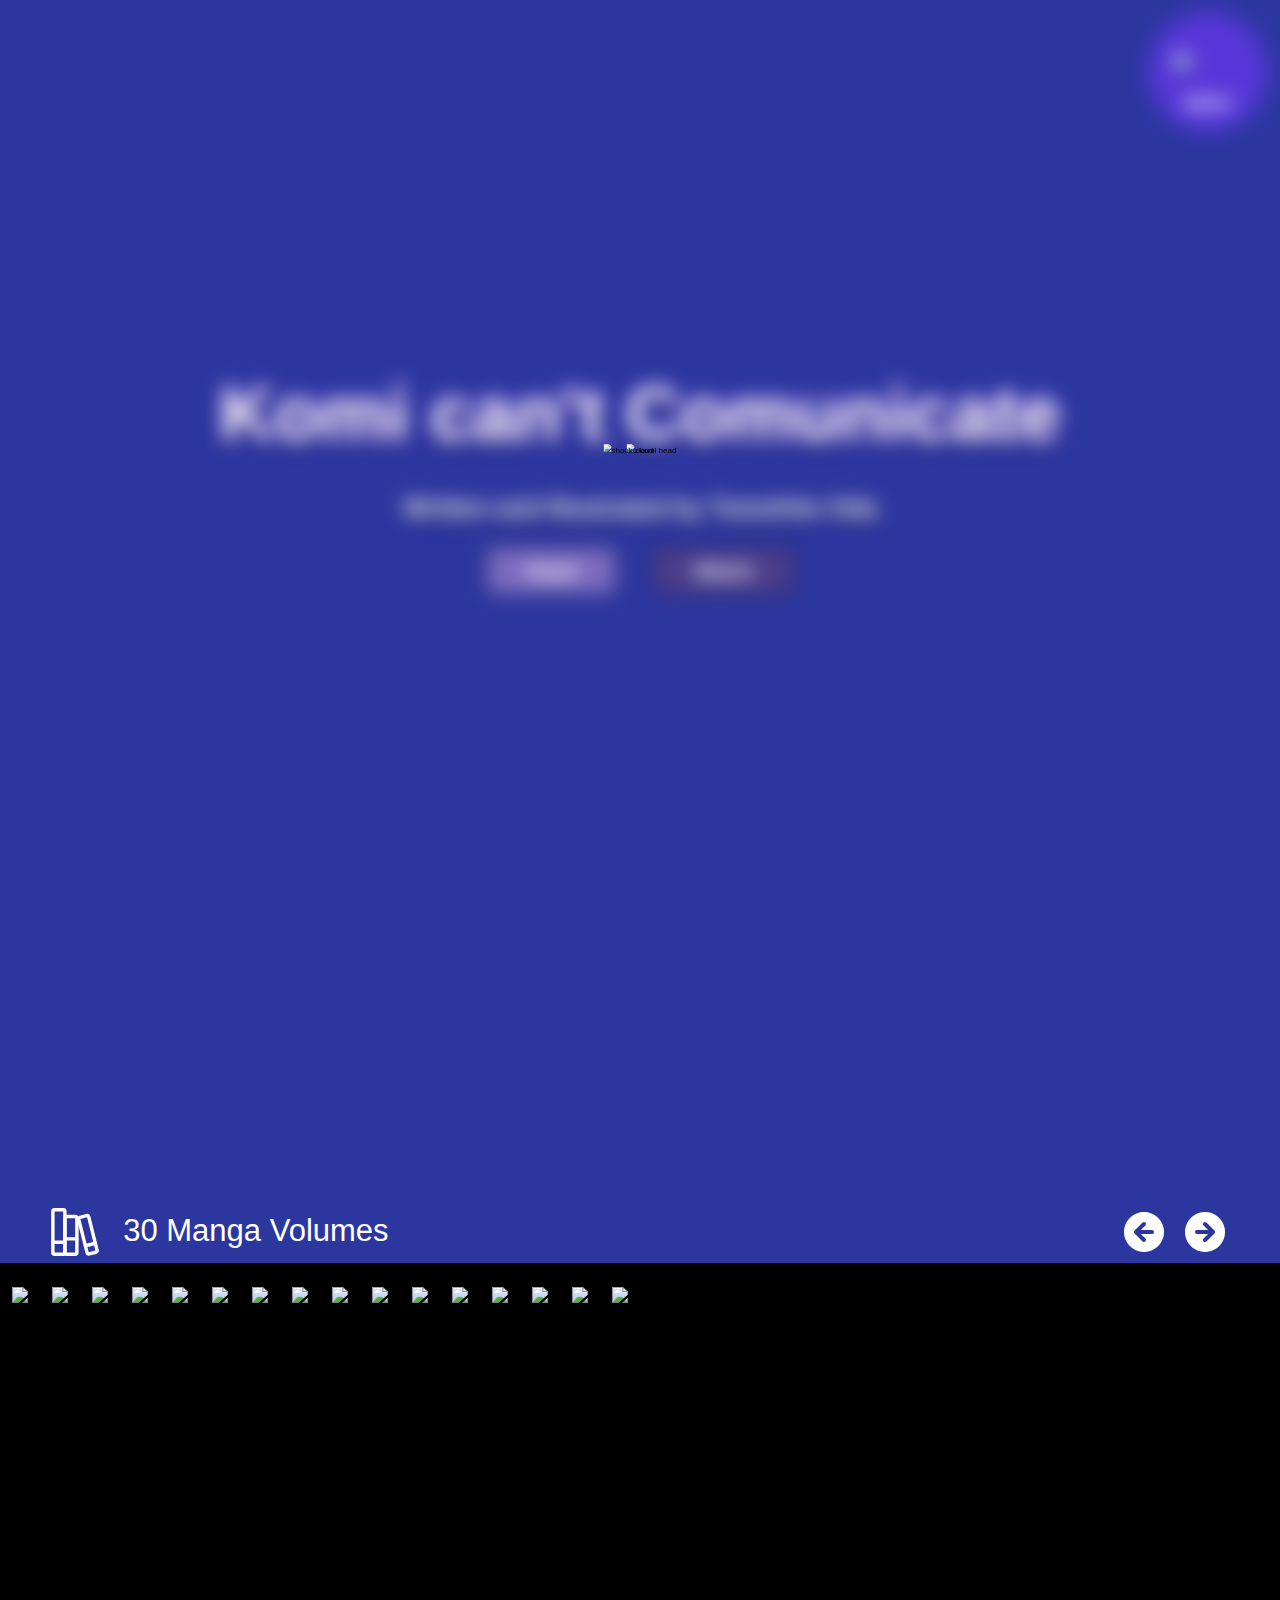
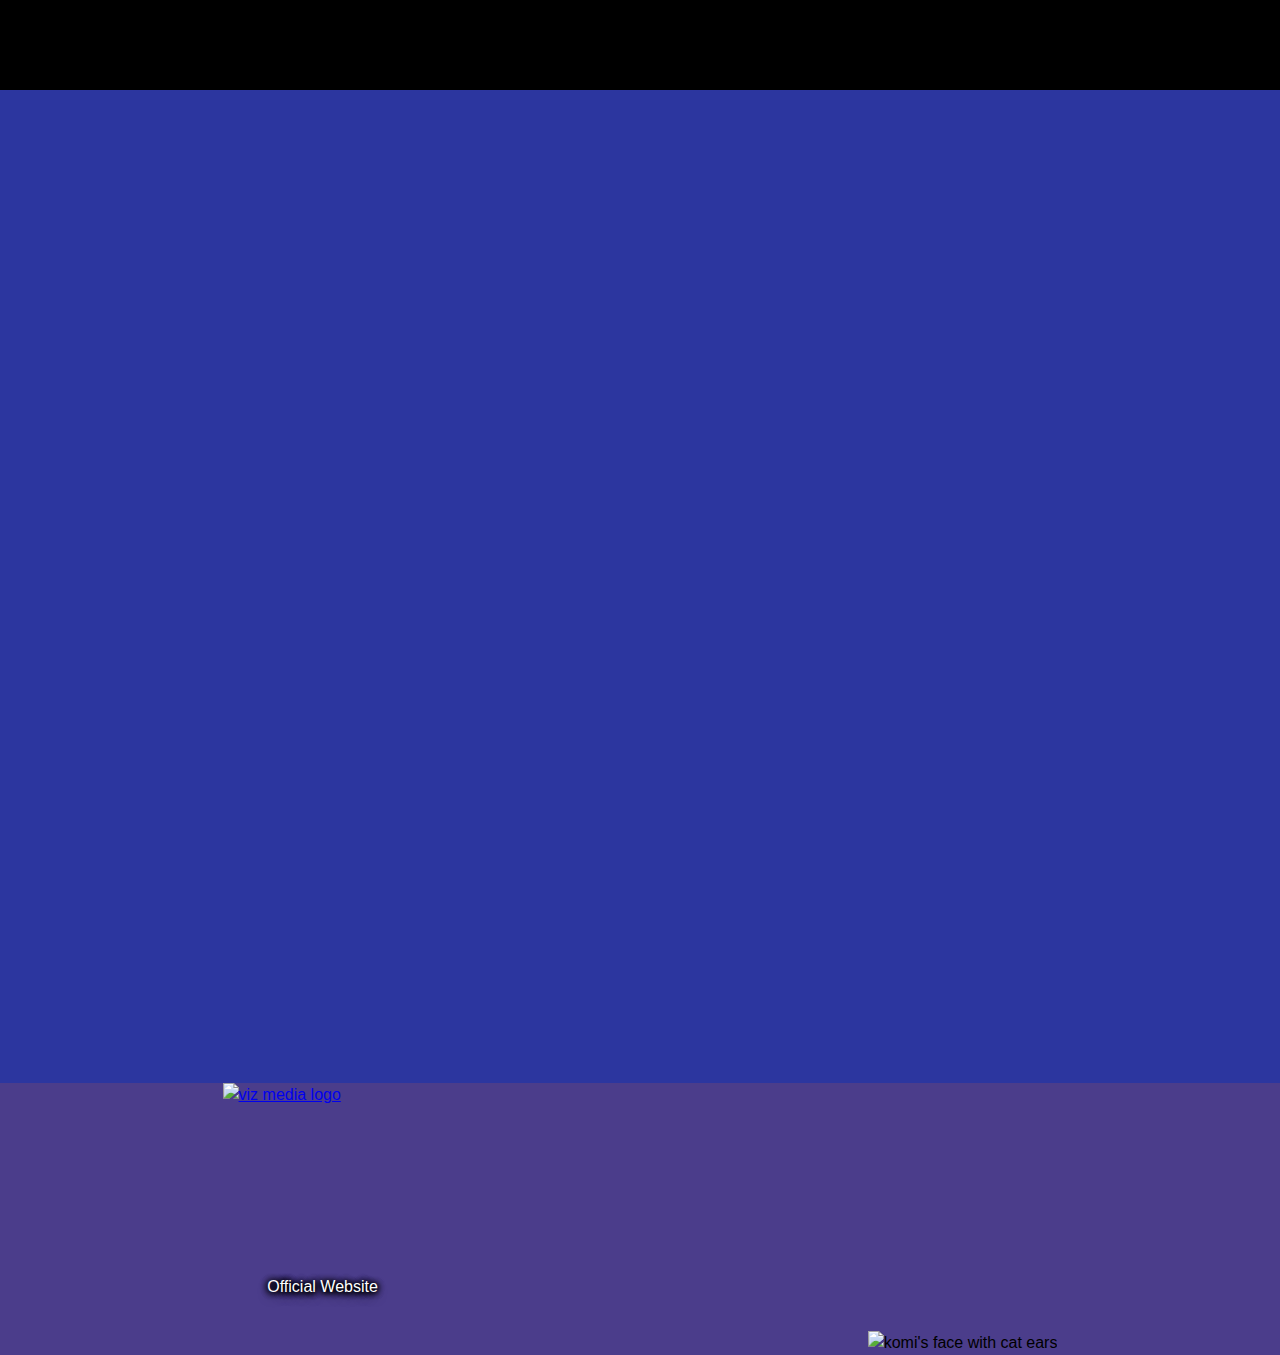
==== index.html @ 03ab451f "Edit files" ====
<!DOCTYPE html><html lang="en"><head><meta charset="UTF-8"><meta name="viewport" content="width=device-width, initial-scale=1.0"><title>Komi Landing Page</title><link rel="stylesheet" href="main.7cc13eba.css"><link href="https://api.fontshare.com/v2/css?f[]=plein@700&f[]=switzer@400&display=swap" rel="stylesheet"><script defer src="nav-menu.e526a01b.js"></script><script defer src="img-carousel.2a112ec5.js"></script><script defer src="video_card.52470e3b.js"></script><script defer src="landing_page.c92befb2.js"></script></head><body> <div class="loader"> <div class="loader__spinner"> <img class="spinner-head" src="komi_cat_ears_head.94c984f8.png" alt="shouko komi head"> <img class="spinner-poof" src="komi_cat_ears_poof.caeef71c.png" alt="cloud"> </div> </div> <header> <nav class="primary-nav"> <button class="nav-btn-icon stacked" aria-label="Menu" aria-controls="primary-navigation"> <div class="komi-face stacked"> <img class="komi-face__poof" src="komi_cat_ears_poof.caeef71c.png"> <img class="komi-face__head" src="komi_cat_ears_head.94c984f8.png"> </div> <p class="ff-accent fw-bold text-neutral-100">MENU</p> <svg xmlns="http://www.w3.org/2000/svg" width="1em" height="1em" viewBox="0 0 256 256"><path fill="currentColor" d="M168.49 104.49L145 128l23.52 23.51a12 12 0 0 1-17 17L128 145l-23.51 23.52a12 12 0 0 1-17-17L111 128l-23.49-23.51a12 12 0 0 1 17-17L128 111l23.51-23.52a12 12 0 0 1 17 17ZM236 128A108 108 0 1 1 128 20a108.12 108.12 0 0 1 108 108Zm-24 0a84 84 0 1 0-84 84a84.09 84.09 0 0 0 84-84Z"></path></svg> </button> <ul id="primary-navigation" class="primary-nav__links"> <li> <a class="ff-accent fs-secondary-heading" href="#">Story</a> </li> <li> <a class="ff-accent fs-secondary-heading" href="#">Characters</a> </li> <li> <a class="ff-accent fs-secondary-heading" href="#">Manga</a> </li> </ul> </nav> </header> <main class="bg-primary-400"> <section aria-label="Hero Section" class="padding-bottom-800"> <div class="hero-section stacked"> <img class="hero-section__bg" src="komi_cant_communicate_CG_visual.74ccc53e.png" alt="Komi can't Communicate Anime Visual"> <div class="hero-section__content"> <h1 class="ff-accent fs-primary-heading fw-bold hero-title text-neutral-100">Komi can't Comunicate</h1> <h3 class="ff-accent fs-third-heading fw-bold hero-subtitle text-neutral-100">Written and Illustrated by Tomohito Oda</h3> <div class="hero-section__cta"> <a class="btn-1_v1 fw-bold" href="https://chapmanganato.com/manga-va953509" target="_blank">Read</a> <a class="btn-1_v2 fw-bold" href="https://aniwatch.to/watch/komi-cant-communicate-17906?ep=83660" target="_blank">Watch</a> </div> </div> </div> </section> <section aria-label="Image Carousel" class="padding-bottom-800"> <div class="img-carousel"> <div class="img-carousel__navigation"> <h2 class="ff-accent fs-secondary-heading left-icon-heading text-neutral-100"> <svg arai-label="Icon of leaning books" style="display:inline;" aria-label="Leaning Books Icon" xmlns="http://www.w3.org/2000/svg" width="1em" height="1em" viewBox="0 0 14 14"><g fill="none" stroke="currentColor" stroke-linecap="round" stroke-linejoin="round"><rect width="3.5" height="13" x=".55" y=".5" rx=".5"></rect><rect width="3.5" height="11" x="4.05" y="2.5" rx=".5"></rect><rect width="3" height="11" x="9.26" y="2.3" rx=".5" transform="rotate(-14.05 10.779 7.795)"></rect><path d="M.55 10h3.5m0-1h3.5m2.5 2l2.88-.72"></path></g></svg> 30 Manga Volumes </h2> <div class="img-carousel__btn-wrapper"> <button class="slide-left-btn"> <svg aria-label="move left" xmlns="http://www.w3.org/2000/svg" width="1em" height="1em" viewBox="0 0 24 24"><g fill="none" stroke-linecap="round" stroke-linejoin="round" stroke-width="1.5"><path fill="currentColor" d="M12 2a10 10 0 0 1 .324 19.995L12 22l-.324-.005A10 10 0 0 1 12 2zm.707 5.293a1 1 0 0 0-1.414 0l-4 4a1.048 1.048 0 0 0-.083.094l-.064.092l-.052.098l-.044.11l-.03.112l-.017.126L7 12l.004.09l.007.058l.025.118l.035.105l.054.113l.043.07l.071.095l.054.058l4 4l.094.083a1 1 0 0 0 1.32-1.497L10.415 13H16l.117-.007A1 1 0 0 0 16 11h-5.586l2.293-2.293l.083-.094a1 1 0 0 0-.083-1.32z"></path></g></svg> </button> <button class="slide-right-btn"> <svg aria-label="move right" xmlns="http://www.w3.org/2000/svg" width="1em" height="1em" viewBox="0 0 24 24"><g fill="none" stroke-linecap="round" stroke-linejoin="round" stroke-width="1.5"><path fill="currentColor" d="m12 2l.324.005a10 10 0 1 1-.648 0L12 2zm.613 5.21a1 1 0 0 0-1.32 1.497L13.584 11H8l-.117.007A1 1 0 0 0 8 13h5.584l-2.291 2.293l-.083.094a1 1 0 0 0 1.497 1.32l4-4l.073-.082l.064-.089l.062-.113l.044-.11l.03-.112l.017-.126L17 12l-.007-.118l-.029-.148l-.035-.105l-.054-.113l-.071-.111a1.008 1.008 0 0 0-.097-.112l-4-4z"></path></g></svg> </button> </div> </div> <div class="img-carousel__track"> <img src="Volume_1.4c6564d5.jpg"> <img src="Volume_2.b190a9dd.jpg"> <img src="Volume_3.4ed3939c.jpg"> <img src="Volume_4.3b1c5c92.jpg"> <img src="Volume_5.56fc3dd8.jpg"> <img src="Volume_6.90c3d5f1.jpg"> <img src="Volume_7.855f28b4.jpg"> <img src="Volume_8.4d3480ac.jpg"> <img src="Volume_9.e1efac79.jpg"> <img src="Volume_10.b249d060.jpg"> <img src="Volume_11.303a6e61.jpg"> <img src="Volume_12.ed5cf94c.jpg"> <img src="Volume_13.f11cd1ee.jpg"> <img src="Volume_14.df233a43.jpg"> <img src="Volume_15.0224e590.jpg"> <img src="Volume_16.5b62abcf.jpg"> </div> </div> </section> <section aria-label="Content and Image" class="padding-bottom-800"> <div class="container content-and-img even-columns"> <img src="manga_panels.ac09091d.png" alt="manga panels"> <div class="content-and-img__content"> <h2 class="ff-accent fs-secondary-heading fw-bold text-neutral-100">A journey to make 100 friends</h2> <p class="text-neutral-100">As Tadano begins his high school career, he discoveres the school beautiful queen Komi. One day, after an encounter with Komi in the classroom, Tadano finds out that despite Komi's cold appearance, she has trouble communicating with other people. After this discovery Tadano embarks on a quest to help achieve Komi's dream of making 100 friends.</p> </div> </div> </section> <section aria-label="Video Popup Cards" class="padding-bottom-800"> <div class="container video-card-wrapper">  <div class="video-card"> <a class="| stacked video-card__card">  <svg class="play-icon" xmlns="http://www.w3.org/2000/svg" viewBox="0 0 16 16"><path fill="currentColor" d="M8 0a8 8 0 1 1 0 16A8 8 0 0 1 8 0ZM1.5 8a6.5 6.5 0 1 0 13 0a6.5 6.5 0 0 0-13 0Zm4.879-2.773l4.264 2.559a.25.25 0 0 1 0 .428l-4.264 2.559A.25.25 0 0 1 6 10.559V5.442a.25.25 0 0 1 .379-.215Z"></path></svg> <img src="komi_trailer_thumbnail.8265d25d.jpg"> </a> <h3 class="ff-accent fs-third-heading fw-bold text-neutral-100">Season 1</h3> <div class="video-card__popup" data-visible="hide"> <div class="popup_wrapper"> <iframe src="https://www.youtube.com/embed/tLdLTSnmnoA?si=MfF5C81jNCK6BV0g&autoplay=1&mute=1" title="YouTube video player" frameborder="0" allow="accelerometer; autoplay; clipboard-write; encrypted-media; gyroscope; picture-in-picture; web-share" allowfullscreen> </iframe>   <button class="video_close_btn"> <svg xmlns="http://www.w3.org/2000/svg" viewBox="0 0 12 12"><path fill="currentColor" d="M2.22 2.22a.749.749 0 0 1 1.06 0L6 4.939L8.72 2.22a.749.749 0 1 1 1.06 1.06L7.061 6L9.78 8.72a.749.749 0 1 1-1.06 1.06L6 7.061L3.28 9.78a.749.749 0 1 1-1.06-1.06L4.939 6L2.22 3.28a.749.749 0 0 1 0-1.06Z"></path></svg> </button> </div> </div> </div> <div class="video-card"> <a class="| stacked video-card__card"> <svg class="play-icon" xmlns="http://www.w3.org/2000/svg" viewBox="0 0 16 16"><path fill="currentColor" d="M8 0a8 8 0 1 1 0 16A8 8 0 0 1 8 0ZM1.5 8a6.5 6.5 0 1 0 13 0a6.5 6.5 0 0 0-13 0Zm4.879-2.773l4.264 2.559a.25.25 0 0 1 0 .428l-4.264 2.559A.25.25 0 0 1 6 10.559V5.442a.25.25 0 0 1 .379-.215Z"></path></svg> <img src="komi_trailer_2_thumbnail.98f7a3a0.jpg"> </a> <h3 class="ff-accent fs-third-heading fw-bold text-neutral-100">Season 2</h3> <div class="video-card__popup" data-visible="hide"> <div class="popup_wrapper"> <iframe src="https://www.youtube.com/embed/7n9JGuR0HrY?si=mzbud2IFEF9Shj_c?&autoplay=1&mute=1" title="YouTube video player" frameborder="0" allow="accelerometer; autoplay; clipboard-write; encrypted-media; gyroscope; picture-in-picture; web-share" allowfullscreen> </iframe> <button class="video_close_btn"> <svg xmlns="http://www.w3.org/2000/svg" viewBox="0 0 12 12"><path fill="currentColor" d="M2.22 2.22a.749.749 0 0 1 1.06 0L6 4.939L8.72 2.22a.749.749 0 1 1 1.06 1.06L7.061 6L9.78 8.72a.749.749 0 1 1-1.06 1.06L6 7.061L3.28 9.78a.749.749 0 1 1-1.06-1.06L4.939 6L2.22 3.28a.749.749 0 0 1 0-1.06Z"></path></svg> </button> </div> </div> </div> </div> </section> <section aria-label="Final Call to Action" class="padding-bottom-800"> <div class="| container final_CTA stacked"> <a class="btn-2 fw-bold text-neutral-900" href="https://chapmanganato.com/manga-va953509" target="_blank">Read</a> <a class="btn-2 fw-bold text-neutral-900" href="https://aniwatch.to/watch/komi-cant-communicate-17906?ep=83660" target="_blank">Watch</a> <img src="Komi-san.wa.Comyushou.desu..600.3530616.ced3597d.jpg"> </div> </section> </main> <footer class="bg-accent-500 primary-footer"> <nav class="footer-nav stacked"> <ul class="footer-nav__links" aria-label="Links to find out more about the anime"> <li> <a href="https://www.viz.com/vizmanga/chapters/komi-cant-communicate" target="_blank" role="button" aria-label="Find out more about the on viz.com"> <img src="viz_logo.cdaa390d.png" alt="viz media logo"> </a> </li> <li> <a href="https://komisan.fandom.com/wiki/Komi-san_wa_Komyushou_Desu_Wiki" target="_blank" role="button" aria-label="Find out more about the anime on Komi can't Communicate wiki"> <img src="komi_wiki_tite_logo.f6406eb6.png" alt=""> </a> </li> <li> <a class="footer-nav__card stacked" href="https://www.komisan-official.com/" target="_blank" role="button" aria-label="Find out more about the on the official website"> <img src="komi_school_window_banner.09a6631c.png" alt=""> <h3>Official Website</h3> </a> </li> </ul> <img class="footer-nav__bg-img" src="komi_cat_ears_half_face.29b8edf2.png" alt="komi's face with cat ears"> </nav> </footer> </body></html>
---- main.7cc13eba.css ----
.bg-accent-300{background-color:#7d6cc1}.bg-accent-400{background-color:#5636d8}.bg-accent-500{background-color:#4b3d8b}.bg-primary-400{background-color:#2c369f}.bg-neutral-100{background-color:#fff}.bg-neutral-900{background-color:#27292b}.text-neutral-100{color:#fff}.text-neutral-900{color:#27292b}.ff-body{font-family:Switzer,sans-serif}.ff-accent{font-family:Plein,sans-serif}body{font-family:Switzer,sans-serif}.fs-primary-heading{font-size:3.062rem}.fs-secondary-heading{font-size:1.562rem}.fs-body-500,.fs-third-heading{font-size:1.25rem}.fs-body-400{font-size:1rem}.fs-body-300{font-size:.812rem}.fw-regular{font-weight:400}.fw-bold{font-weight:700}*,:after,:before{box-sizing:border-box}*{margin:0;padding:0;font:inherit}img,picture,svg,video{display:block;max-width:100%}ol,ul{list-style:none}button{cursor:pointer}html{color-scheme:dark light}body,html{position:relative;min-height:100vh;line-height:1.5}.btn-1_v1{color:#fff;font-size:1.25rem;background-color:#7d6cc1;padding-block:8px;padding-inline:40px;border-radius:8px;border:1px solid #000;text-decoration:none;z-index:1;transition:background-color .2s ease-in}.btn-1_v1:hover{background-color:#5636d8}.btn-1_v2{color:#fff;font-size:1.25rem;background-color:#4b3d8b;padding-block:8px;padding-inline:40px;border-radius:8px;border:1px solid #000;text-decoration:none;z-index:1;transition:background-color .2s ease-in}.btn-1_v2:hover{background-color:#5636d8}.btn-2{background-color:#fff;font-size:clamp(.812rem,4vw,1.25rem);padding-block:clamp(4px,2vw,8px);padding-inline:clamp(18px,6vw,36px);transition:background-color .2s ease-in,color .2s ease-in;text-decoration:none;border-radius:8px;border:1px solid #000}.btn-2:hover{background-color:#27292b;color:#fff}.hero-section{background-color:#2c369f;height:clamp(648px,100vw,1080px);overflow:hidden}.hero-section__bg{align-self:start;z-index:0;transform-origin:top center;transform:translateY(-32px);scale:1.83}.hero-section__content{display:flex;flex-direction:column;align-self:end;align-items:center;text-align:center;row-gap:19px;margin-bottom:128px;z-index:1}.hero-section__content .hero-title{font-size:3.062rem;text-shadow:0 4.74px 10px rgba(0,0,0,.5),-1px 0 6px #5636d8,0 1px 6px #5636d8,1px 0 6px #5636d8,0 1px 6px #5636d8;z-index:1;padding-inline:20px}.hero-section__content .hero-subtitle{font-size:1rem;text-shadow:0 4.74px 10px rgba(0,0,0,.5),-1px 0 6px #2c369f,0 1px 6px #2c369f,1px 0 6px #2c369f,0 1px 6px #2c369f;z-index:1}.hero-section__content .hero-section__cta{display:flex;gap:36px}@media (min-width:32.25em){.hero-section__bg{scale:1.4;transform:translateY(-160px)}.hero-section__content{align-self:center}.hero-section__content .hero-title{font-size:4.75rem}.hero-section__content .hero-subtitle{font-size:1.562rem}}@media (min-width:55.6875em){.hero-section__bg{scale:1.7;transform:translateY(-160px)}}.nav-btn-icon{background-color:#5636d8;border:none;position:fixed;top:0;right:0;margin-top:12px;margin-right:12px;width:96px;height:96px;transition:scale .2s ease-in,background-color .2s ease-in;overflow:hidden;border-radius:50%;z-index:3}.nav-btn-icon svg{position:relative;color:#fff;width:50%;height:50%;bottom:13px;opacity:0;transition:opacity .2s ease-in}.nav-btn-icon p{position:relative;top:27px;font-size:.812rem}.nav-btn-icon:hover{scale:1.1;cursor:pointer}.nav-btn-icon:hover .komi-face{left:3px}.nav-btn-icon:hover .komi-face__head{rotate:.5deg}.nav-btn-icon:hover .komi-face__poof{opacity:1;left:-31px}.komi-face{position:relative;left:0;width:inherit;height:inherit;opacity:1;transition:left .2s ease-in,opacity .2s ease-in}.komi-face__poof{position:relative;top:-9px;left:0;width:13%;opacity:0;transition:left .2s ease-in,opacity .2s ease-out}.komi-face__head{position:relative;top:-12px;rotate:-5deg;width:55%;transition:rotate .2s ease-in}@media (min-width:50em){.nav-btn-icon{width:120px;height:120px}.nav-btn-icon p{top:32px;font-size:1rem}.komi-face__poof{top:-3px}.komi-face__head{rotate:-5deg;transition:scale .2s ease-in;transition:rotate .2s ease-in}.nav-btn-icon:hover .komi-face{left:3px}.nav-btn-icon:hover .komi-face__poof{left:-39px}.nav-btn-icon:hover .komi-face__head{scale:1.05}}body:before{content:"";background-color:#000;position:absolute;width:100%;height:100%;opacity:var(--overlay_opacity,0);z-index:var(--overlay_z-index,-2);transition:opacity .2s ease-in,z-index .2s ease-in}.primary-nav{--menu_mode:"mobile";position:fixed;background-image:url(komi_camera_wallpaper.09493529.jpg);background-position:bottom;background-size:cover;width:70%;height:100%;top:0;right:-70%;z-index:2;transition:right .2s ease-out}.primary-nav:after{content:"";background-color:#000;position:absolute;width:100%;height:100%;opacity:.4}.primary-nav__links{display:grid;grid-template-columns:1fr;grid-template-rows:.3fr repeat(2,max-content);row-gap:20px;justify-items:flex-end;position:absolute;right:0;width:80%;height:100%}.primary-nav__links>li:first-child{align-self:flex-end}.primary-nav__links a{color:#fff;font-size:1.938rem;text-decoration:none;transition:opacity .2s ease-in}.primary-nav__links a:hover{opacity:.7}.primary-nav__links li{margin-right:64px;z-index:2}.primary-nav__links li:after{display:block;content:"";background-color:#fff;position:relative;height:5px;width:100%;top:-5px;z-index:3;transform-origin:center;transform:scaleX(var(--underline-width,0));transition:transform .2s ease-in}@media (min-width:50em){.primary-nav{--menu_mode:"desktop";background-position:0;background-size:cover}.primary-nav__links a{font-size:3.062rem}.primary-nav__links li{margin-right:168px}}.div-test{background-image:url(komi_camera_wallpaper.09493529.jpg);background-color:#fff;width:500px;height:500px}.left-icon-heading{display:inline-flex;column-gap:clamp(4px,5vw,24px);font-size:1.938rem;margin-left:clamp(1px,4vw,64px)}.left-icon-heading svg{font-size:48px}.img-carousel{width:100%}.img-carousel__navigation .slide-left-btn,.img-carousel__navigation .slide-right-btn{display:none}.img-carousel__track{display:flex;background-color:#000;aspect-ratio:1;overflow-x:auto;scroll-snap-type:x mandatory;scroll-behavior:smooth}.img-carousel__track img:last-child{padding-right:24px}.img-carousel__track img{padding-left:24px;padding-block:24px;scroll-snap-align:start}.img-carousel__track img:first-child{padding-left:12px}@media (min-width:37.9375em){.img-carousel__track{aspect-ratio:3}.img-carousel__btn-wrapper{margin-right:clamp(1px,4vw,64px)}.img-carousel__navigation{display:flex;justify-content:space-between}.img-carousel__navigation .slide-left-btn,.img-carousel__navigation .slide-right-btn{display:inline;color:#fff;background:none;font-size:48px;border:none;transition:opacity .2s ease-in}.img-carousel__navigation .slide-left-btn:hover,.img-carousel__navigation .slide-right-btn:hover{cursor:pointer;opacity:.8}.img-carousel__navigation .slide-right-btn{margin-left:8px}.img-carousel__navigation .slide-left-btn:focus,.img-carousel__navigation .slide-right-btn:focus{stroke:#ba55d3}}.content-and-img{row-gap:24px;opacity:0;transition:opacity 2s linear}.content-and-img__content h2{font-size:clamp(1rem,6vw,1.562rem);margin-bottom:16px;text-align:center}@media (min-width:464px){.content-and-img{align-items:center;justify-items:center}.content-and-img__content{order:1;margin-left:clamp(1px,6vw,96px)}.content-and-img__content h2{font-size:clamp(2.438rem,5vw,3.062rem)}.content-and-img__content p{font-size:clamp(1rem,2vw,1.25rem)}.content-and-img img{order:2;width:min(80%,360px)}}@keyframes fadeinSlideUp{0%{transform:translateY(20px)}to{transform:translateY(0)}}.video-card-wrapper{display:grid;grid-template-columns:repeat(auto-fit,minmax(250px,1fr));grid-row-gap:24px;grid-column-gap:24px}.video-card{display:flex;flex-direction:column;align-items:center;position:relative;opacity:0;transition:opacity 2s linear}.video-card .play-icon{color:#fff;width:10%;z-index:1}.video-card .play-icon:hover{cursor:pointer}.video-card .video-card__card{position:relative}.video-card .video-card__card:before{content:"";background-color:#000;position:absolute;width:100%;height:100%;opacity:.2;transition:opacity .2s ease-in}.video-card .video-card__card:hover:before{cursor:pointer;opacity:.4}.video-card__popup[data-visible=hide],.video-card__popup[data-visible=hide]>*{display:none}.video-card__popup[data-visible=show],.video-card__popup[data-visible=show] iframe{display:inline}.video-card__popup .popup_wrapper{position:fixed;aspect-ratio:16/9;width:100%;top:50%;left:50%;transform:translate(-50%,-50%);z-index:3}.video-card__popup iframe{width:100%;height:100%}.video-card__popup .video_close_btn{color:#fff;border:none;background-color:transparent;position:absolute;width:32px;top:-32px;right:2px;opacity:.7;transition:opacity .2s ease-in;z-index:5}.video-card__popup .video_close_btn:hover{opacity:1}@media (min-width:564px){.video-card-wrapper .video-card:first-child{margin-left:24px}.video-card-wrapper .video-card:last-child{margin-right:24px}.video-card__popup .popup_wrapper{width:80%}.video-card__popup .video_close_btn{width:clamp(19px,10vw,32px);top:-clamp(19px,10vw,32px);right:0;transform:translateX(32px)}}@keyframes right_slide_in{0%{transform:translateX(-80px)}to{transform:translateX(0)}}@keyframes left_slide_in{0%{transform:translateX(80px)}to{transform:translateX(0)}}.footer-nav .footer-nav__bg-img{align-self:flex-end}.footer-nav .footer-nav__links{display:flex;flex-direction:column;row-gap:16px;column-gap:16px}.footer-nav .footer-nav__links li{width:200px;aspect-ratio:5/2;position:relative}.footer-nav .footer-nav__links li a img{width:100%;object-fit:fill}.footer-nav .footer-nav__links li a:before{content:"";background-color:#000;position:absolute;width:100%;height:100%;opacity:0;transition:opacity .2s ease-in}.footer-nav .footer-nav__links li:hover a:before{cursor:pointer;opacity:.2}.footer-nav .footer-nav__links .footer-nav__card{color:#fff;text-decoration:none;text-shadow:0 4.74px 10px rgba(0,0,0,.5),-1px 0 6px #000,0 1px 6px #000,1px 0 6px #000,0 1px 6px #000}@media (min-width:50em){.footer-nav{display:flex!important;justify-content:space-around}.footer-nav .footer-nav__links{max-height:400px;flex-wrap:wrap}}.container{width:min(1200px,100% - 40px);margin-inline:auto}.padding-bottom-800{padding-bottom:128px}.even-columns,.stacked{display:grid}.stacked{place-items:center}.stacked>*{grid-column:1/-1;grid-row:1/-1}@media (min-width:464px){.even-columns{grid-auto-flow:column;grid-auto-columns:1fr}}.final_CTA{opacity:0;transition:opacity 1s ease-in}.final_CTA a.btn-2:first-child{transform:translateX(-14px) translateY(10px);rotate:-7deg}.final_CTA a.btn-2:nth-child(2){transform:translateX(-14px) translateY(90px);rotate:-7deg}@media (min-width:34.5625em){.final_CTA a.btn-2:first-child{transform:translateX(-20px) translateY(10px)}.final_CTA a.btn-2:nth-child(2){transform:translateX(-24px) translateY(170px)}}@keyframes scaleUpReveal{0%{transform:scale(.99)}to{transform:scale(1)}}.loader{display:flex;align-items:center;justify-content:center;position:fixed;top:0;left:0;width:100vw;height:100dvh;background-color:transparent;backdrop-filter:blur(10px);opacity:var(--loader-opaicty,1);transition:opacity .2s ease-in;z-index:4}.loader__spinner{display:grid;place-items:center;position:relative;scale:.5}.loader__spinner>*{grid-column:1/-1;grid-row:1/-1}.loader__spinner .spinner-head{order:1;animation:head_nod_up 1.0001s ease-out infinite}.loader__spinner .spinner-poof{order:-1;animation:poof_out 1s ease-out infinite}@keyframes poof_out{0%{opacity:0;transform:translateX(0) translateY(30px)}to{opacity:1;transform:translateX(-240px) translateY(30px)}}@keyframes head_nod_up{0%{rotate:0deg}to{rotate:1deg}}
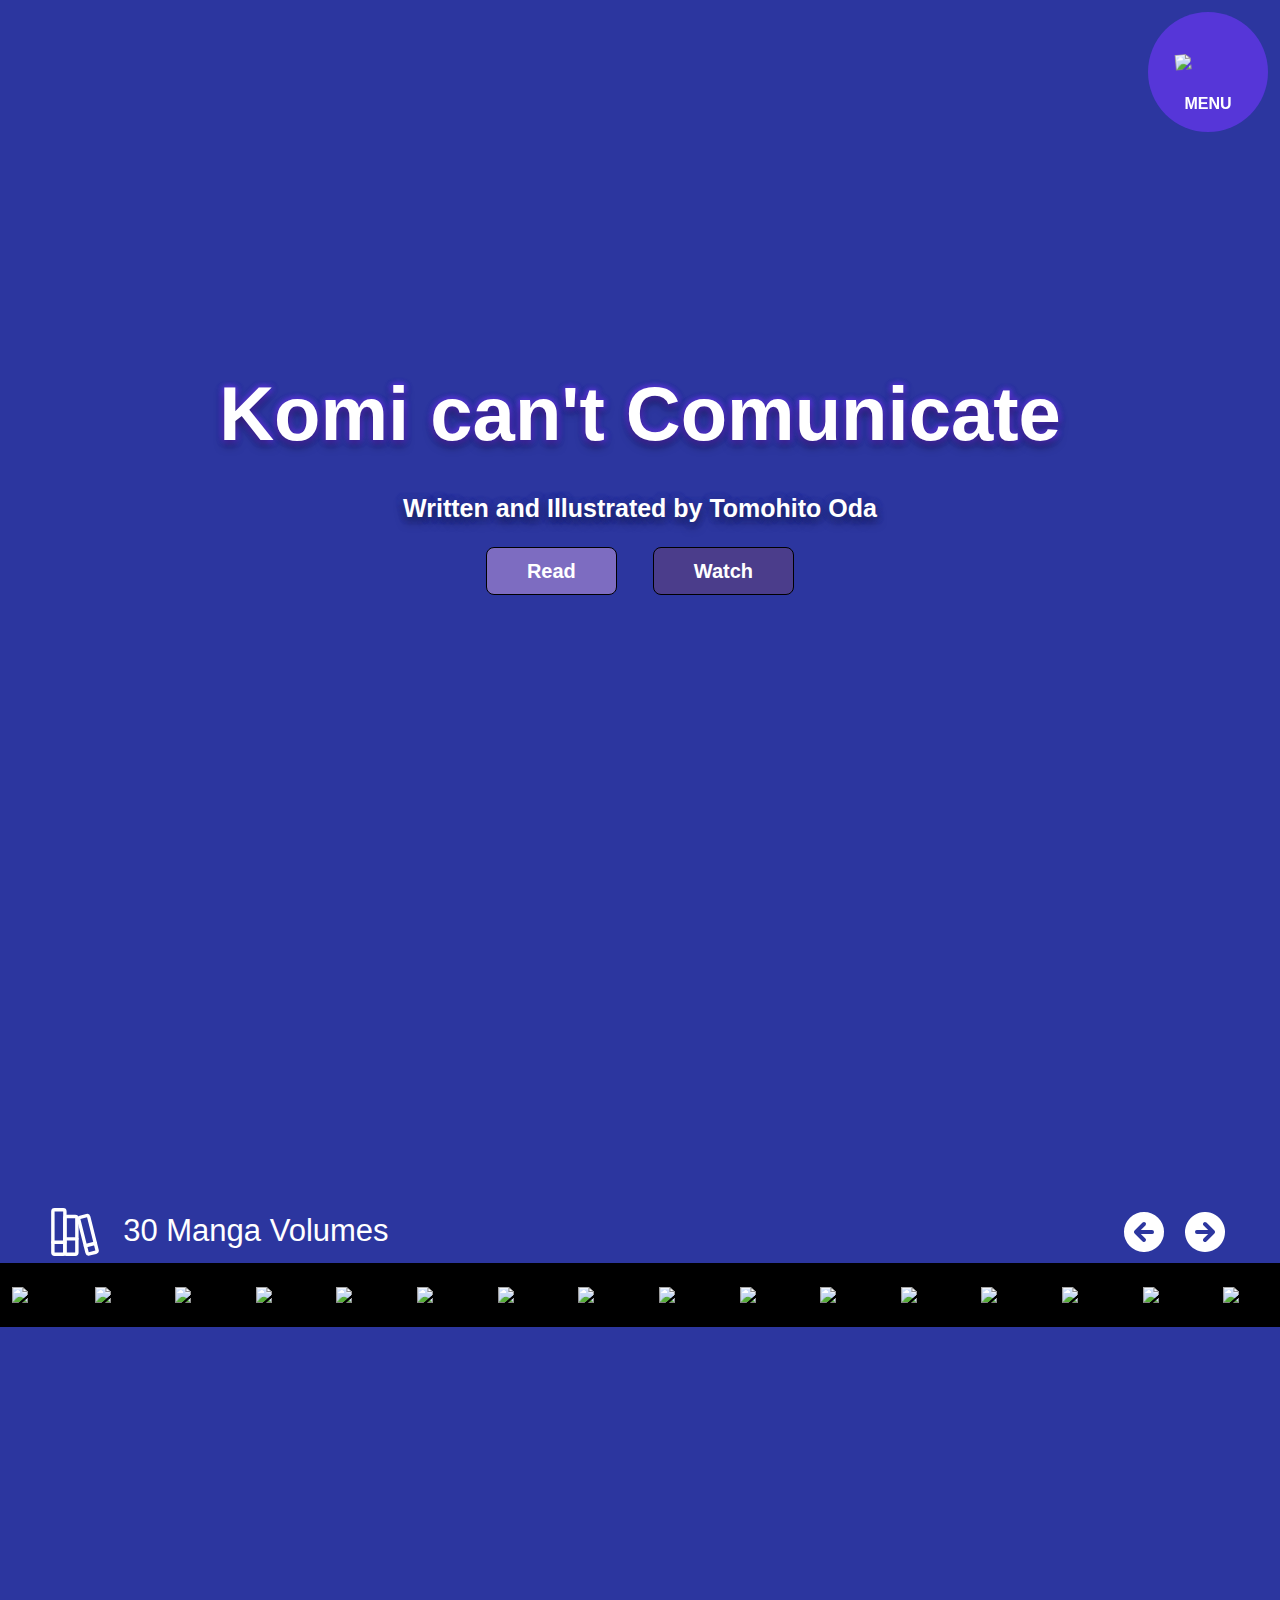
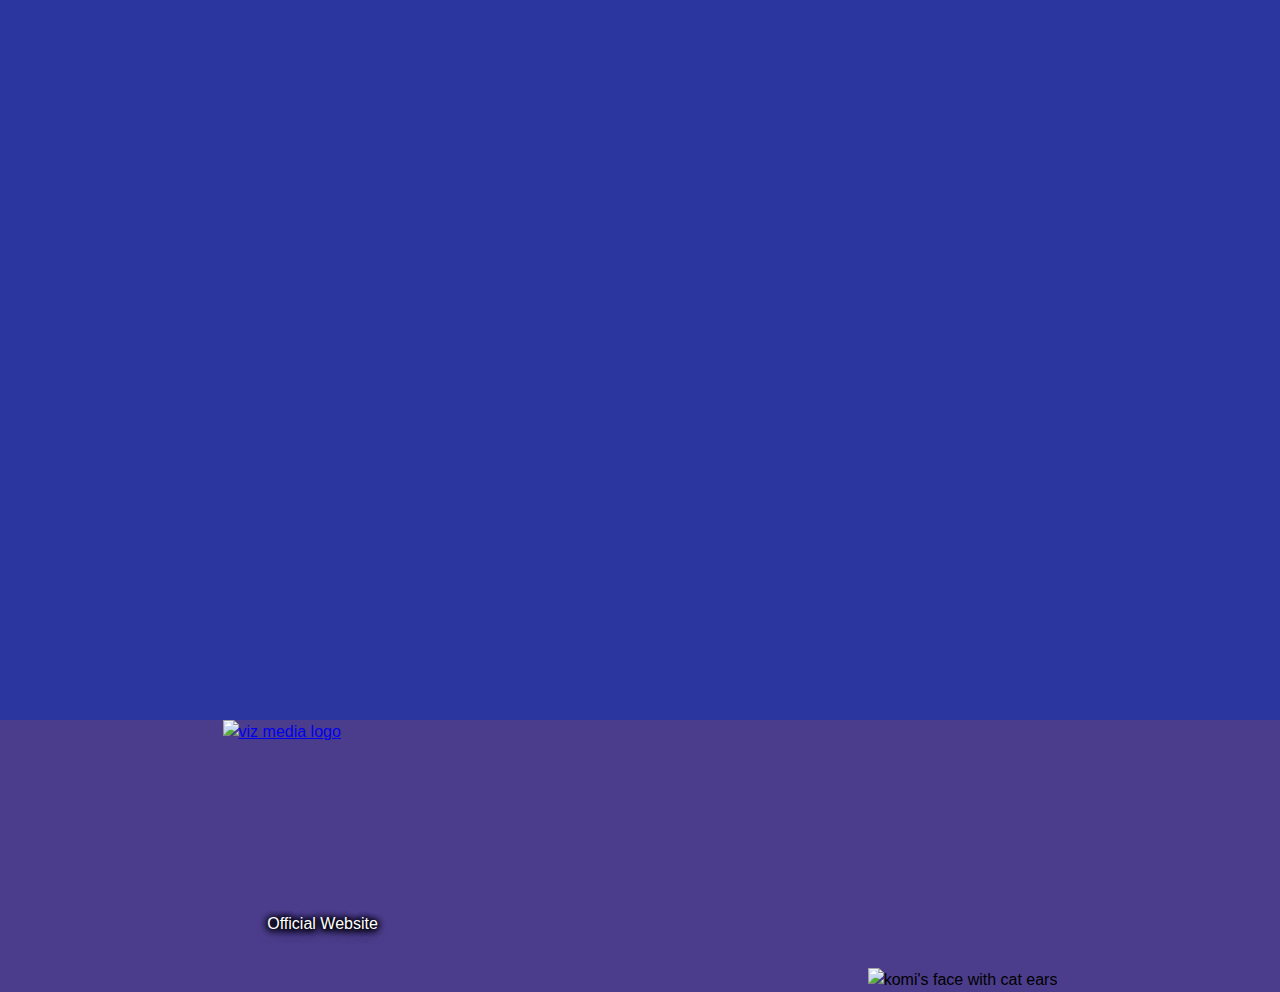
==== commit 997480f9: "Feb 29, 2024 production files" ====
--- a/index.html
+++ b/index.html
@@ -1 +1 @@
-<!DOCTYPE html><html lang="en"><head><meta charset="UTF-8"><meta name="viewport" content="width=device-width, initial-scale=1.0"><title>Komi Landing Page</title><link rel="stylesheet" href="main.7cc13eba.css"><link href="https://api.fontshare.com/v2/css?f[]=plein@700&f[]=switzer@400&display=swap" rel="stylesheet"><script defer src="nav-menu.e526a01b.js"></script><script defer src="img-carousel.2a112ec5.js"></script><script defer src="video_card.52470e3b.js"></script><script defer src="landing_page.c92befb2.js"></script></head><body> <div class="loader"> <div class="loader__spinner"> <img class="spinner-head" src="komi_cat_ears_head.94c984f8.png" alt="shouko komi head"> <img class="spinner-poof" src="komi_cat_ears_poof.caeef71c.png" alt="cloud"> </div> </div> <header> <nav class="primary-nav"> <button class="nav-btn-icon stacked" aria-label="Menu" aria-controls="primary-navigation"> <div class="komi-face stacked"> <img class="komi-face__poof" src="komi_cat_ears_poof.caeef71c.png"> <img class="komi-face__head" src="komi_cat_ears_head.94c984f8.png"> </div> <p class="ff-accent fw-bold text-neutral-100">MENU</p> <svg xmlns="http://www.w3.org/2000/svg" width="1em" height="1em" viewBox="0 0 256 256"><path fill="currentColor" d="M168.49 104.49L145 128l23.52 23.51a12 12 0 0 1-17 17L128 145l-23.51 23.52a12 12 0 0 1-17-17L111 128l-23.49-23.51a12 12 0 0 1 17-17L128 111l23.51-23.52a12 12 0 0 1 17 17ZM236 128A108 108 0 1 1 128 20a108.12 108.12 0 0 1 108 108Zm-24 0a84 84 0 1 0-84 84a84.09 84.09 0 0 0 84-84Z"></path></svg> </button> <ul id="primary-navigation" class="primary-nav__links"> <li> <a class="ff-accent fs-secondary-heading" href="#">Story</a> </li> <li> <a class="ff-accent fs-secondary-heading" href="#">Characters</a> </li> <li> <a class="ff-accent fs-secondary-heading" href="#">Manga</a> </li> </ul> </nav> </header> <main class="bg-primary-400"> <section aria-label="Hero Section" class="padding-bottom-800"> <div class="hero-section stacked"> <img class="hero-section__bg" src="komi_cant_communicate_CG_visual.74ccc53e.png" alt="Komi can't Communicate Anime Visual"> <div class="hero-section__content"> <h1 class="ff-accent fs-primary-heading fw-bold hero-title text-neutral-100">Komi can't Comunicate</h1> <h3 class="ff-accent fs-third-heading fw-bold hero-subtitle text-neutral-100">Written and Illustrated by Tomohito Oda</h3> <div class="hero-section__cta"> <a class="btn-1_v1 fw-bold" href="https://chapmanganato.com/manga-va953509" target="_blank">Read</a> <a class="btn-1_v2 fw-bold" href="https://aniwatch.to/watch/komi-cant-communicate-17906?ep=83660" target="_blank">Watch</a> </div> </div> </div> </section> <section aria-label="Image Carousel" class="padding-bottom-800"> <div class="img-carousel"> <div class="img-carousel__navigation"> <h2 class="ff-accent fs-secondary-heading left-icon-heading text-neutral-100"> <svg arai-label="Icon of leaning books" style="display:inline;" aria-label="Leaning Books Icon" xmlns="http://www.w3.org/2000/svg" width="1em" height="1em" viewBox="0 0 14 14"><g fill="none" stroke="currentColor" stroke-linecap="round" stroke-linejoin="round"><rect width="3.5" height="13" x=".55" y=".5" rx=".5"></rect><rect width="3.5" height="11" x="4.05" y="2.5" rx=".5"></rect><rect width="3" height="11" x="9.26" y="2.3" rx=".5" transform="rotate(-14.05 10.779 7.795)"></rect><path d="M.55 10h3.5m0-1h3.5m2.5 2l2.88-.72"></path></g></svg> 30 Manga Volumes </h2> <div class="img-carousel__btn-wrapper"> <button class="slide-left-btn"> <svg aria-label="move left" xmlns="http://www.w3.org/2000/svg" width="1em" height="1em" viewBox="0 0 24 24"><g fill="none" stroke-linecap="round" stroke-linejoin="round" stroke-width="1.5"><path fill="currentColor" d="M12 2a10 10 0 0 1 .324 19.995L12 22l-.324-.005A10 10 0 0 1 12 2zm.707 5.293a1 1 0 0 0-1.414 0l-4 4a1.048 1.048 0 0 0-.083.094l-.064.092l-.052.098l-.044.11l-.03.112l-.017.126L7 12l.004.09l.007.058l.025.118l.035.105l.054.113l.043.07l.071.095l.054.058l4 4l.094.083a1 1 0 0 0 1.32-1.497L10.415 13H16l.117-.007A1 1 0 0 0 16 11h-5.586l2.293-2.293l.083-.094a1 1 0 0 0-.083-1.32z"></path></g></svg> </button> <button class="slide-right-btn"> <svg aria-label="move right" xmlns="http://www.w3.org/2000/svg" width="1em" height="1em" viewBox="0 0 24 24"><g fill="none" stroke-linecap="round" stroke-linejoin="round" stroke-width="1.5"><path fill="currentColor" d="m12 2l.324.005a10 10 0 1 1-.648 0L12 2zm.613 5.21a1 1 0 0 0-1.32 1.497L13.584 11H8l-.117.007A1 1 0 0 0 8 13h5.584l-2.291 2.293l-.083.094a1 1 0 0 0 1.497 1.32l4-4l.073-.082l.064-.089l.062-.113l.044-.11l.03-.112l.017-.126L17 12l-.007-.118l-.029-.148l-.035-.105l-.054-.113l-.071-.111a1.008 1.008 0 0 0-.097-.112l-4-4z"></path></g></svg> </button> </div> </div> <div class="img-carousel__track"> <img src="Volume_1.4c6564d5.jpg"> <img src="Volume_2.b190a9dd.jpg"> <img src="Volume_3.4ed3939c.jpg"> <img src="Volume_4.3b1c5c92.jpg"> <img src="Volume_5.56fc3dd8.jpg"> <img src="Volume_6.90c3d5f1.jpg"> <img src="Volume_7.855f28b4.jpg"> <img src="Volume_8.4d3480ac.jpg"> <img src="Volume_9.e1efac79.jpg"> <img src="Volume_10.b249d060.jpg"> <img src="Volume_11.303a6e61.jpg"> <img src="Volume_12.ed5cf94c.jpg"> <img src="Volume_13.f11cd1ee.jpg"> <img src="Volume_14.df233a43.jpg"> <img src="Volume_15.0224e590.jpg"> <img src="Volume_16.5b62abcf.jpg"> </div> </div> </section> <section aria-label="Content and Image" class="padding-bottom-800"> <div class="container content-and-img even-columns"> <img src="manga_panels.ac09091d.png" alt="manga panels"> <div class="content-and-img__content"> <h2 class="ff-accent fs-secondary-heading fw-bold text-neutral-100">A journey to make 100 friends</h2> <p class="text-neutral-100">As Tadano begins his high school career, he discoveres the school beautiful queen Komi. One day, after an encounter with Komi in the classroom, Tadano finds out that despite Komi's cold appearance, she has trouble communicating with other people. After this discovery Tadano embarks on a quest to help achieve Komi's dream of making 100 friends.</p> </div> </div> </section> <section aria-label="Video Popup Cards" class="padding-bottom-800"> <div class="container video-card-wrapper">  <div class="video-card"> <a class="| stacked video-card__card">  <svg class="play-icon" xmlns="http://www.w3.org/2000/svg" viewBox="0 0 16 16"><path fill="currentColor" d="M8 0a8 8 0 1 1 0 16A8 8 0 0 1 8 0ZM1.5 8a6.5 6.5 0 1 0 13 0a6.5 6.5 0 0 0-13 0Zm4.879-2.773l4.264 2.559a.25.25 0 0 1 0 .428l-4.264 2.559A.25.25 0 0 1 6 10.559V5.442a.25.25 0 0 1 .379-.215Z"></path></svg> <img src="komi_trailer_thumbnail.8265d25d.jpg"> </a> <h3 class="ff-accent fs-third-heading fw-bold text-neutral-100">Season 1</h3> <div class="video-card__popup" data-visible="hide"> <div class="popup_wrapper"> <iframe src="https://www.youtube.com/embed/tLdLTSnmnoA?si=MfF5C81jNCK6BV0g&autoplay=1&mute=1" title="YouTube video player" frameborder="0" allow="accelerometer; autoplay; clipboard-write; encrypted-media; gyroscope; picture-in-picture; web-share" allowfullscreen> </iframe>   <button class="video_close_btn"> <svg xmlns="http://www.w3.org/2000/svg" viewBox="0 0 12 12"><path fill="currentColor" d="M2.22 2.22a.749.749 0 0 1 1.06 0L6 4.939L8.72 2.22a.749.749 0 1 1 1.06 1.06L7.061 6L9.78 8.72a.749.749 0 1 1-1.06 1.06L6 7.061L3.28 9.78a.749.749 0 1 1-1.06-1.06L4.939 6L2.22 3.28a.749.749 0 0 1 0-1.06Z"></path></svg> </button> </div> </div> </div> <div class="video-card"> <a class="| stacked video-card__card"> <svg class="play-icon" xmlns="http://www.w3.org/2000/svg" viewBox="0 0 16 16"><path fill="currentColor" d="M8 0a8 8 0 1 1 0 16A8 8 0 0 1 8 0ZM1.5 8a6.5 6.5 0 1 0 13 0a6.5 6.5 0 0 0-13 0Zm4.879-2.773l4.264 2.559a.25.25 0 0 1 0 .428l-4.264 2.559A.25.25 0 0 1 6 10.559V5.442a.25.25 0 0 1 .379-.215Z"></path></svg> <img src="komi_trailer_2_thumbnail.98f7a3a0.jpg"> </a> <h3 class="ff-accent fs-third-heading fw-bold text-neutral-100">Season 2</h3> <div class="video-card__popup" data-visible="hide"> <div class="popup_wrapper"> <iframe src="https://www.youtube.com/embed/7n9JGuR0HrY?si=mzbud2IFEF9Shj_c?&autoplay=1&mute=1" title="YouTube video player" frameborder="0" allow="accelerometer; autoplay; clipboard-write; encrypted-media; gyroscope; picture-in-picture; web-share" allowfullscreen> </iframe> <button class="video_close_btn"> <svg xmlns="http://www.w3.org/2000/svg" viewBox="0 0 12 12"><path fill="currentColor" d="M2.22 2.22a.749.749 0 0 1 1.06 0L6 4.939L8.72 2.22a.749.749 0 1 1 1.06 1.06L7.061 6L9.78 8.72a.749.749 0 1 1-1.06 1.06L6 7.061L3.28 9.78a.749.749 0 1 1-1.06-1.06L4.939 6L2.22 3.28a.749.749 0 0 1 0-1.06Z"></path></svg> </button> </div> </div> </div> </div> </section> <section aria-label="Final Call to Action" class="padding-bottom-800"> <div class="| container final_CTA stacked"> <a class="btn-2 fw-bold text-neutral-900" href="https://chapmanganato.com/manga-va953509" target="_blank">Read</a> <a class="btn-2 fw-bold text-neutral-900" href="https://aniwatch.to/watch/komi-cant-communicate-17906?ep=83660" target="_blank">Watch</a> <img src="Komi-san.wa.Comyushou.desu..600.3530616.ced3597d.jpg"> </div> </section> </main> <footer class="bg-accent-500 primary-footer"> <nav class="footer-nav stacked"> <ul class="footer-nav__links" aria-label="Links to find out more about the anime"> <li> <a href="https://www.viz.com/vizmanga/chapters/komi-cant-communicate" target="_blank" role="button" aria-label="Find out more about the on viz.com"> <img src="viz_logo.cdaa390d.png" alt="viz media logo"> </a> </li> <li> <a href="https://komisan.fandom.com/wiki/Komi-san_wa_Komyushou_Desu_Wiki" target="_blank" role="button" aria-label="Find out more about the anime on Komi can't Communicate wiki"> <img src="komi_wiki_tite_logo.f6406eb6.png" alt=""> </a> </li> <li> <a class="footer-nav__card stacked" href="https://www.komisan-official.com/" target="_blank" role="button" aria-label="Find out more about the on the official website"> <img src="komi_school_window_banner.09a6631c.png" alt=""> <h3>Official Website</h3> </a> </li> </ul> <img class="footer-nav__bg-img" src="komi_cat_ears_half_face.29b8edf2.png" alt="komi's face with cat ears"> </nav> </footer> </body></html>+<!DOCTYPE html><html lang="en"><head><meta charset="UTF-8"><meta name="viewport" content="width=device-width, initial-scale=1.0"><title>Komi Landing Page</title><link rel="stylesheet" href="src.a0b3c3d8.css"><link href="https://api.fontshare.com/v2/css?f[]=plein@700&f[]=switzer@400&display=swap" rel="stylesheet"><script defer src="_nav-menu.8675727c.js"></script><script defer src="_img-carousel.b301d90b.js"></script><script defer src="_video_card.19334b77.js"></script><script defer src="_landing_page.c92befb2.js"></script></head><body> <div class="loader"> <div class="loader__spinner"> <img class="spinner-head" src="komi_cat_ears_head.94c984f8.png" alt="shouko komi head"> <img class="spinner-poof" src="komi_cat_ears_poof.caeef71c.png" alt="cloud"> </div> </div> <header> <nav class="primary-nav"> <button class="nav-btn-icon stacked" aria-label="Menu" aria-controls="primary-navigation"> <div class="komi-face stacked"> <img class="komi-face__poof" src="komi_cat_ears_poof.caeef71c.png"> <img class="komi-face__head" src="komi_cat_ears_head.94c984f8.png"> </div> <p class="ff-accent fw-bold text-neutral-100">MENU</p> <svg xmlns="http://www.w3.org/2000/svg" width="1em" height="1em" viewBox="0 0 256 256"><path fill="currentColor" d="M168.49 104.49L145 128l23.52 23.51a12 12 0 0 1-17 17L128 145l-23.51 23.52a12 12 0 0 1-17-17L111 128l-23.49-23.51a12 12 0 0 1 17-17L128 111l23.51-23.52a12 12 0 0 1 17 17ZM236 128A108 108 0 1 1 128 20a108.12 108.12 0 0 1 108 108Zm-24 0a84 84 0 1 0-84 84a84.09 84.09 0 0 0 84-84Z"></path></svg> </button> <ul id="primary-navigation" class="primary-nav__links"> <li> <a class="ff-accent fs-secondary-heading" href="pages\Story_Synopsis\story_synopsis.html">Story</a> </li> <li> <a class="ff-accent fs-secondary-heading" href="pages\Character_Gallery\characters.html">Characters</a> </li> <li> <a class="ff-accent fs-secondary-heading" href="pages\Anime_Reviews\anime_reviews.html">Anime Reviews</a> </li> </ul> </nav> </header> <main class="bg-primary-400"> <section aria-label="Hero Section" class="padding-bottom-800"> <div class="hero-section stacked"> <img class="hero-section__bg" src="komi_cant_communicate_CG_visual.74ccc53e.png" alt="Komi can't Communicate Anime Visual"> <div class="hero-section__content"> <h1 class="ff-accent fs-primary-heading fw-bold hero-title text-neutral-100">Komi can't Comunicate</h1> <h3 class="ff-accent fs-third-heading fw-bold hero-subtitle text-neutral-100">Written and Illustrated by Tomohito Oda</h3> <div class="hero-section__cta"> <a class="btn-1_v1 fw-bold" href="https://chapmanganato.com/manga-va953509" target="_blank">Read</a> <a class="btn-1_v2 fw-bold" href="https://aniwatch.to/watch/komi-cant-communicate-17906?ep=83660" target="_blank">Watch</a> </div> </div> </div> </section> <section aria-label="Image Carousel" class="padding-bottom-800"> <div class="img-carousel"> <div class="img-carousel__navigation"> <h2 class="ff-accent fs-secondary-heading left-icon-heading text-neutral-100"> <svg arai-label="Icon of leaning books" style="display:inline;" aria-label="Leaning Books Icon" xmlns="http://www.w3.org/2000/svg" width="1em" height="1em" viewBox="0 0 14 14"><g fill="none" stroke="currentColor" stroke-linecap="round" stroke-linejoin="round"><rect width="3.5" height="13" x=".55" y=".5" rx=".5"></rect><rect width="3.5" height="11" x="4.05" y="2.5" rx=".5"></rect><rect width="3" height="11" x="9.26" y="2.3" rx=".5" transform="rotate(-14.05 10.779 7.795)"></rect><path d="M.55 10h3.5m0-1h3.5m2.5 2l2.88-.72"></path></g></svg> 30 Manga Volumes </h2> <div class="img-carousel__btn-wrapper"> <button class="slide-left-btn"> <svg aria-label="move left" xmlns="http://www.w3.org/2000/svg" width="1em" height="1em" viewBox="0 0 24 24"><g fill="none" stroke-linecap="round" stroke-linejoin="round" stroke-width="1.5"><path fill="currentColor" d="M12 2a10 10 0 0 1 .324 19.995L12 22l-.324-.005A10 10 0 0 1 12 2zm.707 5.293a1 1 0 0 0-1.414 0l-4 4a1.048 1.048 0 0 0-.083.094l-.064.092l-.052.098l-.044.11l-.03.112l-.017.126L7 12l.004.09l.007.058l.025.118l.035.105l.054.113l.043.07l.071.095l.054.058l4 4l.094.083a1 1 0 0 0 1.32-1.497L10.415 13H16l.117-.007A1 1 0 0 0 16 11h-5.586l2.293-2.293l.083-.094a1 1 0 0 0-.083-1.32z"></path></g></svg> </button> <button class="slide-right-btn"> <svg aria-label="move right" xmlns="http://www.w3.org/2000/svg" width="1em" height="1em" viewBox="0 0 24 24"><g fill="none" stroke-linecap="round" stroke-linejoin="round" stroke-width="1.5"><path fill="currentColor" d="m12 2l.324.005a10 10 0 1 1-.648 0L12 2zm.613 5.21a1 1 0 0 0-1.32 1.497L13.584 11H8l-.117.007A1 1 0 0 0 8 13h5.584l-2.291 2.293l-.083.094a1 1 0 0 0 1.497 1.32l4-4l.073-.082l.064-.089l.062-.113l.044-.11l.03-.112l.017-.126L17 12l-.007-.118l-.029-.148l-.035-.105l-.054-.113l-.071-.111a1.008 1.008 0 0 0-.097-.112l-4-4z"></path></g></svg> </button> </div> </div> <div class="img-carousel__track"> <img src="Volume_1.4c6564d5.jpg"> <img src="Volume_2.b190a9dd.jpg"> <img src="Volume_3.4ed3939c.jpg"> <img src="Volume_4.3b1c5c92.jpg"> <img src="Volume_5.56fc3dd8.jpg"> <img src="Volume_6.90c3d5f1.jpg"> <img src="Volume_7.855f28b4.jpg"> <img src="Volume_8.4d3480ac.jpg"> <img src="Volume_9.e1efac79.jpg"> <img src="Volume_10.b249d060.jpg"> <img src="Volume_11.303a6e61.jpg"> <img src="Volume_12.ed5cf94c.jpg"> <img src="Volume_13.f11cd1ee.jpg"> <img src="Volume_14.df233a43.jpg"> <img src="Volume_15.0224e590.jpg"> <img src="Volume_16.5b62abcf.jpg"> </div> </div> </section> <section aria-label="Content and Image" class="padding-bottom-800"> <div class="container content-and-img even-columns"> <img src="manga_panels.ac09091d.png" alt="manga panels"> <div class="content-and-img__content"> <h2 class="ff-accent fs-secondary-heading fw-bold text-neutral-100">A journey to make 100 friends</h2> <p class="text-neutral-100">As Tadano begins his high school career, he discoveres the school beautiful queen Komi. One day, after an encounter with Komi in the classroom, Tadano finds out that despite Komi's cold appearance, she has trouble communicating with other people. After this discovery Tadano embarks on a quest to help achieve Komi's dream of making 100 friends.</p> </div> </div> </section> <section aria-label="Video Popup Cards" class="padding-bottom-800"> <div class="container video-card-wrapper">  <div class="video-card"> <a class="| stacked video-card__card">  <svg class="play-icon" xmlns="http://www.w3.org/2000/svg" viewBox="0 0 16 16"><path fill="currentColor" d="M8 0a8 8 0 1 1 0 16A8 8 0 0 1 8 0ZM1.5 8a6.5 6.5 0 1 0 13 0a6.5 6.5 0 0 0-13 0Zm4.879-2.773l4.264 2.559a.25.25 0 0 1 0 .428l-4.264 2.559A.25.25 0 0 1 6 10.559V5.442a.25.25 0 0 1 .379-.215Z"></path></svg> <img src="komi_trailer_thumbnail.8265d25d.jpg"> </a> <h3 class="ff-accent fs-third-heading fw-bold text-neutral-100">Season 1</h3> <div class="video-card__popup" data-visible="hide"> <div class="popup_wrapper"> <iframe src="https://www.youtube.com/embed/tLdLTSnmnoA?si=MfF5C81jNCK6BV0g&autoplay=1&mute=1;start=0" title="YouTube video player" frameborder="0" allow="accelerometer; autoplay; clipboard-write; encrypted-media; gyroscope; picture-in-picture; web-share" allowfullscreen> </iframe>   <button class="video_close_btn"> <svg xmlns="http://www.w3.org/2000/svg" viewBox="0 0 12 12"><path fill="currentColor" d="M2.22 2.22a.749.749 0 0 1 1.06 0L6 4.939L8.72 2.22a.749.749 0 1 1 1.06 1.06L7.061 6L9.78 8.72a.749.749 0 1 1-1.06 1.06L6 7.061L3.28 9.78a.749.749 0 1 1-1.06-1.06L4.939 6L2.22 3.28a.749.749 0 0 1 0-1.06Z"></path></svg> </button> </div> </div> </div> <div class="video-card"> <a class="| stacked video-card__card"> <svg class="play-icon" xmlns="http://www.w3.org/2000/svg" viewBox="0 0 16 16"><path fill="currentColor" d="M8 0a8 8 0 1 1 0 16A8 8 0 0 1 8 0ZM1.5 8a6.5 6.5 0 1 0 13 0a6.5 6.5 0 0 0-13 0Zm4.879-2.773l4.264 2.559a.25.25 0 0 1 0 .428l-4.264 2.559A.25.25 0 0 1 6 10.559V5.442a.25.25 0 0 1 .379-.215Z"></path></svg> <img src="komi_trailer_2_thumbnail.98f7a3a0.jpg"> </a> <h3 class="ff-accent fs-third-heading fw-bold text-neutral-100">Season 2</h3> <div class="video-card__popup" data-visible="hide"> <div class="popup_wrapper"> <iframe src="https://www.youtube.com/embed/7n9JGuR0HrY?si=mzbud2IFEF9Shj_c?&autoplay=1&mute=1;start=0" title="YouTube video player" frameborder="0" allow="accelerometer; autoplay; clipboard-write; encrypted-media; gyroscope; picture-in-picture; web-share" allowfullscreen> </iframe> <button class="video_close_btn"> <svg xmlns="http://www.w3.org/2000/svg" viewBox="0 0 12 12"><path fill="currentColor" d="M2.22 2.22a.749.749 0 0 1 1.06 0L6 4.939L8.72 2.22a.749.749 0 1 1 1.06 1.06L7.061 6L9.78 8.72a.749.749 0 1 1-1.06 1.06L6 7.061L3.28 9.78a.749.749 0 1 1-1.06-1.06L4.939 6L2.22 3.28a.749.749 0 0 1 0-1.06Z"></path></svg> </button> </div> </div> </div> </div> </section> <section aria-label="Final Call to Action" class="padding-bottom-800"> <div class="| container final_CTA stacked"> <a class="btn-2 fw-bold text-neutral-900" href="https://chapmanganato.com/manga-va953509" target="_blank">Read</a> <a class="btn-2 fw-bold text-neutral-900" href="https://aniwatch.to/watch/komi-cant-communicate-17906?ep=83660" target="_blank">Watch</a> <img src="Komi-san.wa.Comyushou.desu..600.3530616.ced3597d.jpg"> </div> </section> </main> <footer class="bg-accent-500 primary-footer"> <nav class="footer-nav stacked"> <ul class="footer-nav__links" aria-label="Links to find out more about the anime"> <li> <a href="https://www.viz.com/vizmanga/chapters/komi-cant-communicate" target="_blank" role="button" aria-label="Find out more about the on viz.com"> <img src="viz_logo.cdaa390d.png" alt="viz media logo"> </a> </li> <li> <a href="https://komisan.fandom.com/wiki/Komi-san_wa_Komyushou_Desu_Wiki" target="_blank" role="button" aria-label="Find out more about the anime on Komi can't Communicate wiki"> <img src="komi_wiki_tite_logo.f6406eb6.png" alt=""> </a> </li> <li> <a class="footer-nav__card stacked" href="https://www.komisan-official.com/" target="_blank" role="button" aria-label="Find out more about the on the official website"> <img src="komi_school_window_banner.09a6631c.png" alt=""> <h3>Official Website</h3> </a> </li> </ul> <img class="footer-nav__bg-img" src="komi_cat_ears_half_face.29b8edf2.png" alt="komi's face with cat ears"> </nav> </footer> </body></html>--- a/src.a0b3c3d8.css
+++ b/src.a0b3c3d8.css
@@ -0,0 +1 @@
+.bg-accent-300{background-color:#7d6cc1}.bg-accent-400{background-color:#5636d8}.bg-accent-500{background-color:#4b3d8b}.bg-primary-400{background-color:#2c369f}.bg-neutral-100{background-color:#fff}.bg-neutral-900{background-color:#27292b}.text-neutral-100{color:#fff}.text-neutral-900{color:#27292b}.ff-body{font-family:Switzer,sans-serif}.ff-accent{font-family:Plein,sans-serif}body{font-family:Switzer,sans-serif}.fs-primary-heading{font-size:3.062rem}.fs-secondary-heading{font-size:1.562rem}.fs-body-500,.fs-third-heading{font-size:1.25rem}.fs-body-400{font-size:1rem}.fs-body-300{font-size:.812rem}.fw-regular{font-weight:400}.fw-bold{font-weight:700}*,:after,:before{box-sizing:border-box}*{margin:0;padding:0;font:inherit}img,picture,svg,video{display:block;max-width:100%}ol,ul{list-style:none}button{cursor:pointer}html{color-scheme:dark light}body,html{position:relative;min-height:100vh;line-height:1.5}.container{width:min(1200px,100% - 40px);margin-inline:auto}.padding-bottom-800{padding-bottom:128px}.even-columns{display:grid}.middle-of-screen{display:flex;justify-content:center;align-items:center}.stacked{display:grid;place-items:center}.stacked>*{grid-column:1/-1;grid-row:1/-1}@media (min-width:464px){.even-columns{grid-auto-flow:column;grid-auto-columns:1fr}}.btn-1_v1{color:#fff;font-size:1.25rem;background-color:#7d6cc1;padding-block:8px;padding-inline:40px;border-radius:8px;border:1px solid #000;text-decoration:none;z-index:1;transition:background-color .2s ease-in}.btn-1_v1:hover{background-color:#5636d8}.btn-1_v2{color:#fff;font-size:1.25rem;background-color:#4b3d8b;padding-block:8px;padding-inline:40px;border-radius:8px;border:1px solid #000;text-decoration:none;z-index:1;transition:background-color .2s ease-in}.btn-1_v2:hover{background-color:#5636d8}.btn-2{background-color:#fff;font-size:clamp(.812rem,4vw,1.25rem);padding-block:clamp(4px,2vw,8px);padding-inline:clamp(18px,6vw,36px);transition:background-color .2s ease-in,color .2s ease-in;text-decoration:none;border-radius:8px;border:1px solid #000}.btn-2:hover{background-color:#27292b;color:#fff}.hero-section{background-color:#2c369f;height:clamp(648px,100vw,1080px);overflow:hidden}.hero-section__bg{align-self:start;z-index:0;transform-origin:top center;transform:translateY(-32px);scale:1.83}.hero-section__content{display:flex;flex-direction:column;align-self:end;align-items:center;text-align:center;row-gap:19px;margin-bottom:128px;z-index:0}.hero-section__content .hero-title{font-size:3.062rem;text-shadow:0 4.74px 10px rgba(0,0,0,.5),-1px 0 6px #5636d8,0 1px 6px #5636d8,1px 0 6px #5636d8,0 1px 6px #5636d8;padding-inline:20px}.hero-section__content .hero-subtitle{font-size:1rem;text-shadow:0 4.74px 10px rgba(0,0,0,.5),-1px 0 6px #2c369f,0 1px 6px #2c369f,1px 0 6px #2c369f,0 1px 6px #2c369f}.hero-section__content .hero-section__cta{display:flex;gap:36px}@media (min-width:32.25em){.hero-section__bg{scale:1.4;transform:translateY(-160px)}.hero-section__content{align-self:center}.hero-section__content .hero-title{font-size:4.75rem}.hero-section__content .hero-subtitle{font-size:1.562rem}}@media (min-width:55.6875em){.hero-section__bg{scale:1.7;transform:translateY(-160px)}}.nav-btn-icon{background-color:#5636d8;border:none;position:fixed;top:0;right:0;margin-top:12px;margin-right:12px;width:96px;height:96px;transition:scale .2s ease-in,background-color .2s ease-in;overflow:hidden;border-radius:50%;z-index:1}.nav-btn-icon svg{position:relative;color:#fff;width:50%;height:50%;bottom:13px;opacity:0;transition:opacity .2s ease-in}.nav-btn-icon p{position:relative;top:27px;font-size:.812rem}.nav-btn-icon:hover{scale:1.1;cursor:pointer}.nav-btn-icon:hover .komi-face{left:3px}.nav-btn-icon:hover .komi-face__head{rotate:.5deg}.nav-btn-icon:hover .komi-face__poof{opacity:1;left:-31px}.komi-face{position:relative;left:0;width:inherit;height:inherit;opacity:1;transition:left .2s ease-in,opacity .2s ease-in}.komi-face__poof{position:relative;top:-9px;left:0;width:13%;opacity:0;transition:left .2s ease-in,opacity .2s ease-out}.komi-face__head{position:relative;top:-12px;rotate:-5deg;width:55%;transition:rotate .2s ease-in}@media (min-width:50em){.nav-btn-icon{width:120px;height:120px}.nav-btn-icon p{top:32px;font-size:1rem}.komi-face__poof{top:-3px}.komi-face__head{rotate:-5deg;transition:scale .2s ease-in;transition:rotate .2s ease-in}.nav-btn-icon:hover .komi-face{left:3px}.nav-btn-icon:hover .komi-face__poof{left:-39px}.nav-btn-icon:hover .komi-face__head{scale:1.05}}.primary-nav{--menu_mode:"mobile";position:fixed;background-image:url(komi_camera_wallpaper.09493529.jpg);background-position:bottom;background-size:cover;width:70%;height:100%;top:0;right:-70%;z-index:2;transition:right .2s ease-out}.primary-nav:after{content:"";background-color:#000;position:absolute;width:100%;height:100%;opacity:.4;transition:opacity .2s ease-in}.primary-nav__links{display:grid;grid-template-columns:1fr;grid-template-rows:.3fr repeat(2,max-content);row-gap:20px;justify-items:flex-start;position:absolute;right:0;width:80%;height:100%}.primary-nav__links>li:first-child{align-self:flex-end}.primary-nav__links a{color:#fff;font-size:1.938rem;text-decoration:none;transition:opacity .2s ease-in}.primary-nav__links a:hover{opacity:.7}.primary-nav__links li{margin-right:64px;z-index:2}.primary-nav__links li:after{display:none;content:""}@media (min-width:50em){.primary-nav{--menu_mode:"desktop";background-position:0;background-size:cover}.primary-nav__links a{font-size:3.062rem}.primary-nav__links li{margin-right:168px}.primary-nav__links li:after{display:block;content:"";background-color:#fff;position:relative;height:5px;width:100%;top:-5px;z-index:3;transform-origin:center;transform:scaleX(var(--underline-width,0));transition:transform .2s ease-in}}@media (min-width:925px){.primary-nav__links{justify-items:flex-end}}.left-icon-heading{display:inline-flex;column-gap:clamp(4px,5vw,24px);font-size:1.938rem;margin-left:clamp(1px,4vw,64px)}.left-icon-heading svg{font-size:48px}.img-carousel{width:100vw}.img-carousel__navigation .slide-left-btn,.img-carousel__navigation .slide-right-btn{display:none}.img-carousel__track{display:flex;background-color:#000;overflow-x:auto;scroll-snap-type:x mandatory;scroll-behavior:smooth}.img-carousel__track img:last-child{padding-right:24px}.img-carousel__track img{max-width:90%;padding-block:24px;padding-inline:24px;scroll-snap-align:start}.img-carousel__track img:first-child{padding-left:12px}@media (min-width:37.9375em){.img-carousel__track img{aspect-ratio:0;width:20vw;max-width:20%}.img-carousel__btn-wrapper{margin-right:clamp(1px,4vw,64px)}.img-carousel__navigation{display:flex;justify-content:space-between;max-width:1360px;margin-inline:auto}.img-carousel__navigation .slide-left-btn,.img-carousel__navigation .slide-right-btn{display:inline;color:#fff;background:none;font-size:48px;border:none;transition:opacity .2s ease-in}.img-carousel__navigation .slide-left-btn:hover,.img-carousel__navigation .slide-right-btn:hover{cursor:pointer;opacity:.8}.img-carousel__navigation .slide-right-btn{margin-left:8px}.img-carousel__navigation .slide-left-btn:focus,.img-carousel__navigation .slide-right-btn:focus{stroke:#ba55d3}}.content-and-img{row-gap:24px;opacity:0;transition:opacity 2s linear}.content-and-img__content h2{font-size:clamp(1rem,6vw,1.562rem);margin-bottom:16px;text-align:center}@media (min-width:464px){.content-and-img{align-items:center;justify-items:center}.content-and-img__content{order:1;margin-left:clamp(1px,6vw,96px)}.content-and-img__content h2{font-size:clamp(2.438rem,5vw,3.062rem)}.content-and-img__content p{font-size:clamp(1rem,2vw,1.25rem)}.content-and-img img{order:2;width:min(80%,360px)}}@keyframes fadeinSlideUp{0%{transform:translateY(20px)}to{transform:translateY(0)}}.video-card-wrapper{display:grid;grid-template-columns:repeat(auto-fit,minmax(250px,1fr));grid-row-gap:24px;grid-column-gap:24px}.video-card{display:flex;flex-direction:column;align-items:center;position:relative;opacity:0;transition:opacity 2s linear}.video-card .play-icon{color:#fff;width:10%;z-index:0}.video-card .play-icon:hover{cursor:pointer}.video-card .video-card__card{position:relative}.video-card .video-card__card:before{content:"";background-color:#000;position:absolute;width:100%;height:100%;opacity:.2;transition:opacity .2s ease-in}.video-card .video-card__card:hover:before{cursor:pointer;opacity:.4}.video-card__popup[data-visible=hide],.video-card__popup[data-visible=hide]>*{display:none}.video-card__popup[data-visible=show],.video-card__popup[data-visible=show] iframe{display:inline}.video-card__popup .popup_wrapper{position:fixed;aspect-ratio:16/9;width:100%;top:50%;left:50%;transform:translate(-50%,-50%);z-index:3}.video-card__popup iframe{width:100%;height:100%}.video-card__popup .video_close_btn{color:#fff;border:none;background-color:transparent;position:absolute;width:32px;top:-32px;right:2px;opacity:.7;transition:opacity .2s ease-in;z-index:5}.video-card__popup .video_close_btn:hover{opacity:1}@media (min-width:564px){.video-card-wrapper .video-card:first-child{margin-left:24px}.video-card-wrapper .video-card:last-child{margin-right:24px}.video-card__popup .popup_wrapper{width:80%}.video-card__popup .video_close_btn{width:clamp(19px,10vw,32px);top:-clamp(19px,10vw,32px);right:0;transform:translateX(32px)}}@keyframes right_slide_in{0%{transform:translateX(-80px)}to{transform:translateX(0)}}@keyframes left_slide_in{0%{transform:translateX(80px)}to{transform:translateX(0)}}.footer-nav{max-width:1341px;margin-inline:auto}.footer-nav .footer-nav__bg-img{align-self:flex-end}.footer-nav .footer-nav__links{display:flex;flex-direction:column;row-gap:16px;column-gap:16px}.footer-nav .footer-nav__links li{width:200px;aspect-ratio:5/2;position:relative}.footer-nav .footer-nav__links li a img{width:100%;object-fit:fill}.footer-nav .footer-nav__links li a:before{content:"";background-color:#000;position:absolute;width:100%;height:100%;opacity:0;transition:opacity .2s ease-in}.footer-nav .footer-nav__links li:hover a:before{cursor:pointer;opacity:.2}.footer-nav .footer-nav__links .footer-nav__card{color:#fff;text-decoration:none;text-shadow:0 4.74px 10px rgba(0,0,0,.5),-1px 0 6px #000,0 1px 6px #000,1px 0 6px #000,0 1px 6px #000}@media (min-width:50em){.footer-nav{display:flex!important;justify-content:space-around}.footer-nav .footer-nav__links{max-height:400px;flex-wrap:wrap}}.final_CTA{opacity:0;transition:opacity 1s ease-in}.final_CTA a.btn-2:first-child{transform:translateX(-14px) translateY(10px);rotate:-7deg}.final_CTA a.btn-2:nth-child(2){transform:translateX(-14px) translateY(90px);rotate:-7deg}@media (min-width:34.5625em){.final_CTA a.btn-2:first-child{transform:translateX(-20px) translateY(10px)}.final_CTA a.btn-2:nth-child(2){transform:translateX(-24px) translateY(170px)}}@keyframes scaleUpReveal{0%{transform:scale(.99)}to{transform:scale(1)}}body{display:flex;flex-direction:column}body:before{content:"";background-color:#000;position:absolute;width:100%;height:100%;opacity:var(--overlay_opacity,0);z-index:var(--overlay_z-index,-2);transition:opacity .2s ease-in,z-index .2s ease-in}.loader{display:flex;align-items:center;justify-content:center;position:fixed;top:0;left:0;width:100vw;height:100dvh;background-color:transparent;-webkit-backdrop-filter:blur(10px);backdrop-filter:blur(10px);opacity:var(--loader-opaicty,1);transition:opacity .2s ease-in;z-index:4}.loader__spinner{display:grid;place-items:center;position:relative;width:50vw}.loader__spinner>*{grid-column:1/-1;grid-row:1/-1}.loader__spinner .spinner-head{order:1;animation:head_nod_up 1.0001s ease-out infinite}.loader__spinner .spinner-poof{order:-1;animation:poof_out 1s ease-out infinite}@media (min-width:50em){.loader__spinner{width:20vw}}@keyframes poof_out{0%{opacity:0;transform:translateX(0) translateY(30px)}to{opacity:1;transform:translateX(-240px) translateY(30px)}}@keyframes head_nod_up{0%{rotate:0deg}to{rotate:1deg}}.pfp-card-gallery{display:grid;grid-template-columns:repeat(auto-fit,minmax(max(160px,(100% - 32px)/5),1fr));grid-gap:8px;width:95dvw;margin-block:8px}.pfp-card-gallery>*{aspect-ratio:1/1}.pfp-card{background-color:#4b3d8b;display:flex;flex-direction:column;align-items:center;row-gap:8px;height:100%;transition:background-color .15s ease-out;z-index:1}.pfp-card:hover{cursor:pointer}.pfp-card:hover .pfp-card__pic img{scale:1.05}.pfp-card:hover{background-color:#7d6cc1}.pfp-card__pic{width:80%;height:90%;margin-top:8px;border-radius:8px;overflow:hidden}.pfp-card__pic img{object-fit:cover;width:100%;height:100%;transition:scale .15s ease-out}.pfp-card__name{color:#fff;font-size:clamp(1rem,2vw,1.562rem);margin-bottom:8px}.pfp-card__info-card{background-color:#7d6cc1;display:flex;justify-content:center;position:fixed;top:50dvh;left:50%;width:100%;height:465px;z-index:2;transform:translate(-50%,-50%);transition:opacity .2s ease-in;opacity:0}.pfp-card__info-card[data-visible=hide]{display:none}.pfp-card__info-card[data-visble=show]{display:block}.pfp-card__info-card .pfp-card__info-card__wrapper{display:flex;flex-direction:column;align-items:center;row-gap:1rem;width:90%;max-width:1304px}.pfp-card__info-card .pfp-card__info-card__wrapper .info-card__close-btn{color:#fff;background-color:transparent;position:fixed;width:40px;top:-40px;right:4px;opacity:.7;border:none;transition:opacity .2s ease-in;z-index:3}.pfp-card__info-card .pfp-card__info-card__wrapper .info-card__close-btn svg{color:#fff;width:100%;height:100%}.pfp-card__info-card .pfp-card__info-card__wrapper .info-card__close-btn:hover{opacity:1}.pfp-card__info-card .pfp-card__info-card__wrapper .info-card__header{display:flex;column-gap:8px;width:100%;height:32%;margin-top:1rem}.pfp-card__info-card .pfp-card__info-card__wrapper .info-card__header>div.info-card__header_pfp{flex-grow:1;flex-shrink:1;flex-basis:50%}.pfp-card__info-card .pfp-card__info-card__wrapper .info-card__header>div.info-card__header_pfp img{width:100%;height:100%;object-fit:cover;border-radius:6px}.pfp-card__info-card .pfp-card__info-card__wrapper .info-card__header>div.info-card__header_content{flex-grow:1;flex-shrink:1;flex-basis:70%;position:relative;display:flex;flex-direction:column;row-gap:4px;overflow-y:auto}.pfp-card__info-card .pfp-card__info-card__wrapper .info-card__header>div.info-card__header_content h1{color:#fff;flex-grow:0;font-size:clamp(1rem,3vw,1.938rem)}.pfp-card__info-card .pfp-card__info-card__wrapper .info-card__header>div.info-card__header_content .info-card__header_list-viewbox{flex-grow:3;overflow-y:scroll}.pfp-card__info-card .pfp-card__info-card__wrapper .info-card__header>div.info-card__header_content .info-card__header_list-viewbox:before{content:"";box-shadow:inset 0 30px 30px -24px #fff;width:100%;height:32px;position:absolute;transition:opacity .2s ease-in;opacity:.6;z-index:1;opacity:var(--top-scroll-shadow-opacity,.6)}.pfp-card__info-card .pfp-card__info-card__wrapper .info-card__header>div.info-card__header_content .info-card__header_list-viewbox:after{content:"";box-shadow:inset 0 -30px 30px -24px #fff;width:100%;height:32px;position:absolute;transition:opacity .2s ease-in;opacity:.6;z-index:1;opacity:var(--bottom-scroll-shadow-opacity,.6);bottom:0}.pfp-card__info-card .pfp-card__info-card__wrapper .info-card__header>div.info-card__header_content .info-card__header_list-viewbox ul.info-card__header_list{flex-grow:1;font-size:clamp(.812rem,2vw,1rem);list-style-type:none}.pfp-card__info-card .pfp-card__info-card__wrapper .info-card__header>div.info-card__header_content .info-card__header_list-viewbox ul.info-card__header_list li{color:#fff;position:relative;padding-left:12px}.pfp-card__info-card .pfp-card__info-card__wrapper .info-card__header>div.info-card__header_content .info-card__header_list-viewbox ul.info-card__header_list li:before{content:"";background-color:#fff;position:absolute;width:5px;height:5px;top:0;transform:translateY(100%) translateX(-8px);border-radius:50px}.pfp-card__info-card .pfp-card__info-card__wrapper .info-card__pictures{display:grid;grid-template-columns:repeat(auto-fit,minmax(120px,1fr));column-gap:46px;row-gap:24px;width:95%;height:58%;overflow-y:auto}.pfp-card__info-card .pfp-card__info-card__wrapper .info-card__pictures>li{position:relative;width:100%;height:100px;object-fit:contain}.pfp-card__info-card .pfp-card__info-card__wrapper .info-card__pictures>li:before{content:"";background-color:#000;position:absolute;width:100%;height:100%;opacity:.1;transition:opacity .2s ease-in}.pfp-card__info-card .pfp-card__info-card__wrapper .info-card__pictures>li:hover:before{cursor:pointer;content:"";background-color:#000;position:absolute;width:100%;height:100%;opacity:.4;transition:opacity .2s ease-in}.pfp-card__info-card .pfp-card__info-card__wrapper .info-card__pictures>li img{width:100%;height:100%;object-fit:contain}.pfp-card__info-card .info-card__picture-slider{background-color:#7d6cc1;display:grid;place-items:center;position:absolute;width:100%;height:100%;top:0;z-index:3;transition:opacity .2s ease-in;opacity:0}.pfp-card__info-card .info-card__picture-slider[data-visible=hide]{display:none}.pfp-card__info-card .info-card__picture-slider[data-visble=show]{display:block}.pfp-card__info-card .info-card__picture-slider .picture-slider__close-btn{background-color:transparent;position:absolute;width:40px;top:4px;right:4px;border:none}.pfp-card__info-card .info-card__picture-slider .picture-slider__close-btn svg{color:#fff;width:100%;height:100%}.pfp-card__info-card .info-card__picture-slider .picture-slider__close-btn:hover{opacity:1}.pfp-card__info-card .info-card__picture-slider .picture-slider__container{display:flex;flex-direction:column;align-items:center;justify-content:center;row-gap:16px;width:100vw;max-width:1300px;height:90%}.pfp-card__info-card .info-card__picture-slider .picture-slider__container .picture-slider__view-box{background-color:rgba(0,0,0,.2);max-width:90%;min-height:70%;max-height:352px;aspect-ratio:16/9}.pfp-card__info-card .info-card__picture-slider .picture-slider__container .picture-slider__view-box img{width:100%;height:100%;object-fit:scale-down}.pfp-card__info-card .info-card__picture-slider .picture-slider__container .picture-slider__nav{position:relative;width:75%;max-width:526px;height:91px;height:clamp(64px,10vw,91px)}.pfp-card__info-card .info-card__picture-slider .picture-slider__container .picture-slider__nav .picture-slider__nav-track-container{height:100%}.pfp-card__info-card .info-card__picture-slider .picture-slider__container .picture-slider__nav .picture-slider__nav-track-container .picture-slider__nav-track{background-color:#2c369f;display:flex;height:100%;padding-block:6px;overflow-x:auto;scroll-behavior:smooth;scroll-snap-type:x mandatory}.pfp-card__info-card .info-card__picture-slider .picture-slider__container .picture-slider__nav .picture-slider__nav-track-container .picture-slider__nav-track .picture-slider__nav-item{background-color:transparent;flex-shrink:0;position:relative;max-width:20%;width:20vw;height:100%;padding-inline:6px;aspect-ratio:16/9;scroll-snap-align:end}.pfp-card__info-card .info-card__picture-slider .picture-slider__container .picture-slider__nav .picture-slider__nav-track-container .picture-slider__nav-track .picture-slider__nav-item img{width:100%;height:100%;object-fit:contain}.pfp-card__info-card .info-card__picture-slider .picture-slider__container .picture-slider__nav .picture-slider__nav-track-container .picture-slider__nav-track .picture-slider__nav-item:before{content:"";background-color:#000;position:absolute;width:100%;height:100%;opacity:0;transition:opacity .2s ease-in;left:0}.pfp-card__info-card .info-card__picture-slider .picture-slider__container .picture-slider__nav .picture-slider__nav-track-container .picture-slider__nav-track .picture-slider__nav-item:hover:before{cursor:pointer;content:"";background-color:#000;position:absolute;width:100%;height:100%;opacity:.3;transition:opacity .2s ease-in}.pfp-card__info-card .info-card__picture-slider .picture-slider__container .picture-slider__nav .picture-slider__nav-track-container .picture-slider__nav-track .picture-slider__nav-item.active{border:1px solid #fff}.pfp-card__info-card .info-card__picture-slider .picture-slider__container .picture-slider__nav .picture-slider__nav-left-btn,.pfp-card__info-card .info-card__picture-slider .picture-slider__container .picture-slider__nav .picture-slider__nav-right-btn{display:grid;place-items:center;background-color:transparent;color:#fff;position:absolute;border:none;opacity:.9}.pfp-card__info-card .info-card__picture-slider .picture-slider__container .picture-slider__nav .picture-slider__nav-left-btn svg,.pfp-card__info-card .info-card__picture-slider .picture-slider__container .picture-slider__nav .picture-slider__nav-right-btn svg{width:32px;height:32px}.pfp-card__info-card .info-card__picture-slider .picture-slider__container .picture-slider__nav .picture-slider__nav-left-btn{top:50%;transform:translateX(calc(-100% - 4px)) translateY(-50%)}.pfp-card__info-card .info-card__picture-slider .picture-slider__container .picture-slider__nav .picture-slider__nav-right-btn{top:50%;right:0;transform:translateX(calc(100% + 4px)) translateY(-50%)}@media (min-width:29rem){.pfp-card__info-card{height:600px}.pfp-card__info-card .pfp-card__info-card__wrapper .info-card__header{height:40%}.pfp-card__info-card .pfp-card__info-card__wrapper .info-card__header>div.info-card__header_pfp{flex-basis:30%}.pfp-card__info-card .pfp-card__info-card__wrapper .info-card__pictures{height:60%}}@media (min-width:930px){.pfp-card__info-card{height:560px}.pfp-card__info-card .pfp-card__info-card__wrapper .info-card__header{height:40%}.pfp-card__info-card .pfp-card__info-card__wrapper .info-card__header>div.info-card__header_pfp{flex-basis:15%}.pfp-card__info-card .pfp-card__info-card__wrapper .info-card__pictures{column-gap:46px;row-gap:16px;padding-inline:2rem;height:55%}.pfp-card__info-card .info-card__picture-slider .picture-slider__container .picture-slider__view-box{margin-top:8px;height:75%}}@media (min-width:1000px){.pfp-card__name{font-size:2vw}}@keyframes btn_press_animation{0%{opacity:.9}20%{opacity:.2}to{opacity:.9}}.splScrn-container,.splScrn-container .splScrn-group{display:flex;flex-direction:column;row-gap:24px}.splScrn-container .splScrn-group{transition:opacity .2s ease-in}.splScrn-container .splScrn-group__img{height:100dvh;opacity:1}.splScrn-container .splScrn-group__img img{object-fit:cover;object-position:center;width:100%;height:100%}.splScrn-container .splScrn-group__content-wrap{grid-column-start:2;width:100vw;transition:opacity .2s ease-in}.splScrn-container .splScrn-group__content-wrap .splScrn-group__content{display:flex;flex-direction:column;row-gap:16px;margin-inline:16px}.splScrn-container .splScrn-group__content-wrap .splScrn-group__content h1{color:#fff;font-size:1.562rem}.splScrn-container .splScrn-group__content-wrap .splScrn-group__content p{color:#fff;font-size:1rem}@media (min-width:39.5em){.splScrn-container .splScrn-group{display:grid;grid-template-columns:50vw 50vw}.splScrn-container .splScrn-group__img{position:fixed;top:0;height:100dvh;width:50vw;transition:opacity .2s ease-in}.splScrn-container .splScrn-group__content-wrap{width:50vw;min-height:100dvh;height:fit-content;width:100%}.splScrn-container .splScrn-group__content-wrap .splScrn-group__content{row-gap:16px;margin-block:64px;margin-inline:clamp(32px,5vw,64px)}.splScrn-container .splScrn-group__content-wrap .splScrn-group__content h1{font-size:clamp(1.562rem,3vw,2.438rem)}.splScrn-container .splScrn-group__content-wrap .splScrn-group__content p{font-size:clamp(1.25rem,2vw,1.562rem)}}@media (min-width:1426px){body{display:flex;justify-content:center}.splScrn-container .splScrn-group__img{max-width:40vw;right:50%}.splScrn-container .splScrn-group__content-wrap{max-width:100ch}.splScrn-container .splScrn-group__content-wrap .splScrn-group__content h1{font-size:clamp(2.438rem,3vw,3.812rem)}.splScrn-container .splScrn-group__content-wrap .splScrn-group__content p{font-size:clamp(1.938rem,2vw,2.438rem)}}.review_wrapper{row-gap:16px;width:95vw;margin-inline:auto;margin-block:16px}.review,.review_wrapper{display:flex;flex-direction:column}.review{background-color:#000;position:relative}.review__header{display:flex;align-items:center;column-gap:16px;margin-inline:16px;margin-block:16px;z-index:0}.review__header .review__username{color:#fff;font-size:clamp(1.25rem,3vw,1.938rem)}.review__header .review__pfp{background-color:#000;width:clamp(48px,6vw,56px);height:clamp(48px,6vw,56px);border-radius:30px;border:1px solid #fff;overflow:hidden;object-fit:cover}.review__header .review__pfp .pfp__img{color:#fff;width:100%;height:100%}.review__content{display:grid;transition:grid-template-rows .25s ease-out}.review__content p{color:#fff;font-size:1rem;margin-inline:16px;padding-bottom:16px;overflow:hidden}.review__collapse-btn{color:#fff;display:flex;align-items:center;align-self:start;margin-left:16px;margin-block:16px;border:none;background:none}.review__collapse-btn[data-btn-state=expand] .collapse__icon{rotate:180deg}.review__collapse-btn .collapse__icon{font-size:24px}@media (min-width:726px){.review_wrapper{row-gap:32px;width:85vw}.review__header{column-gap:16px;margin-inline:16px;margin-block:16px}.review__content p{font-size:1rem;margin-inline:16px;padding-bottom:16px}.review__collapse-btn{margin-left:16px;margin-block:16px}.review__collapse-btn .collapse__icon{font-size:24px}}@media (min-width:888px){.review_wrapper{row-gap:32px;width:80vw;max-width:1334px}.review__header{column-gap:16px;margin-inline:16px;margin-block:16px}.review__content p{font-size:1.25rem;margin-inline:16px;padding-bottom:16px}.review__collapse-btn{margin-left:16px;margin-block:16px}.review__collapse-btn .collapse__icon{font-size:24px}}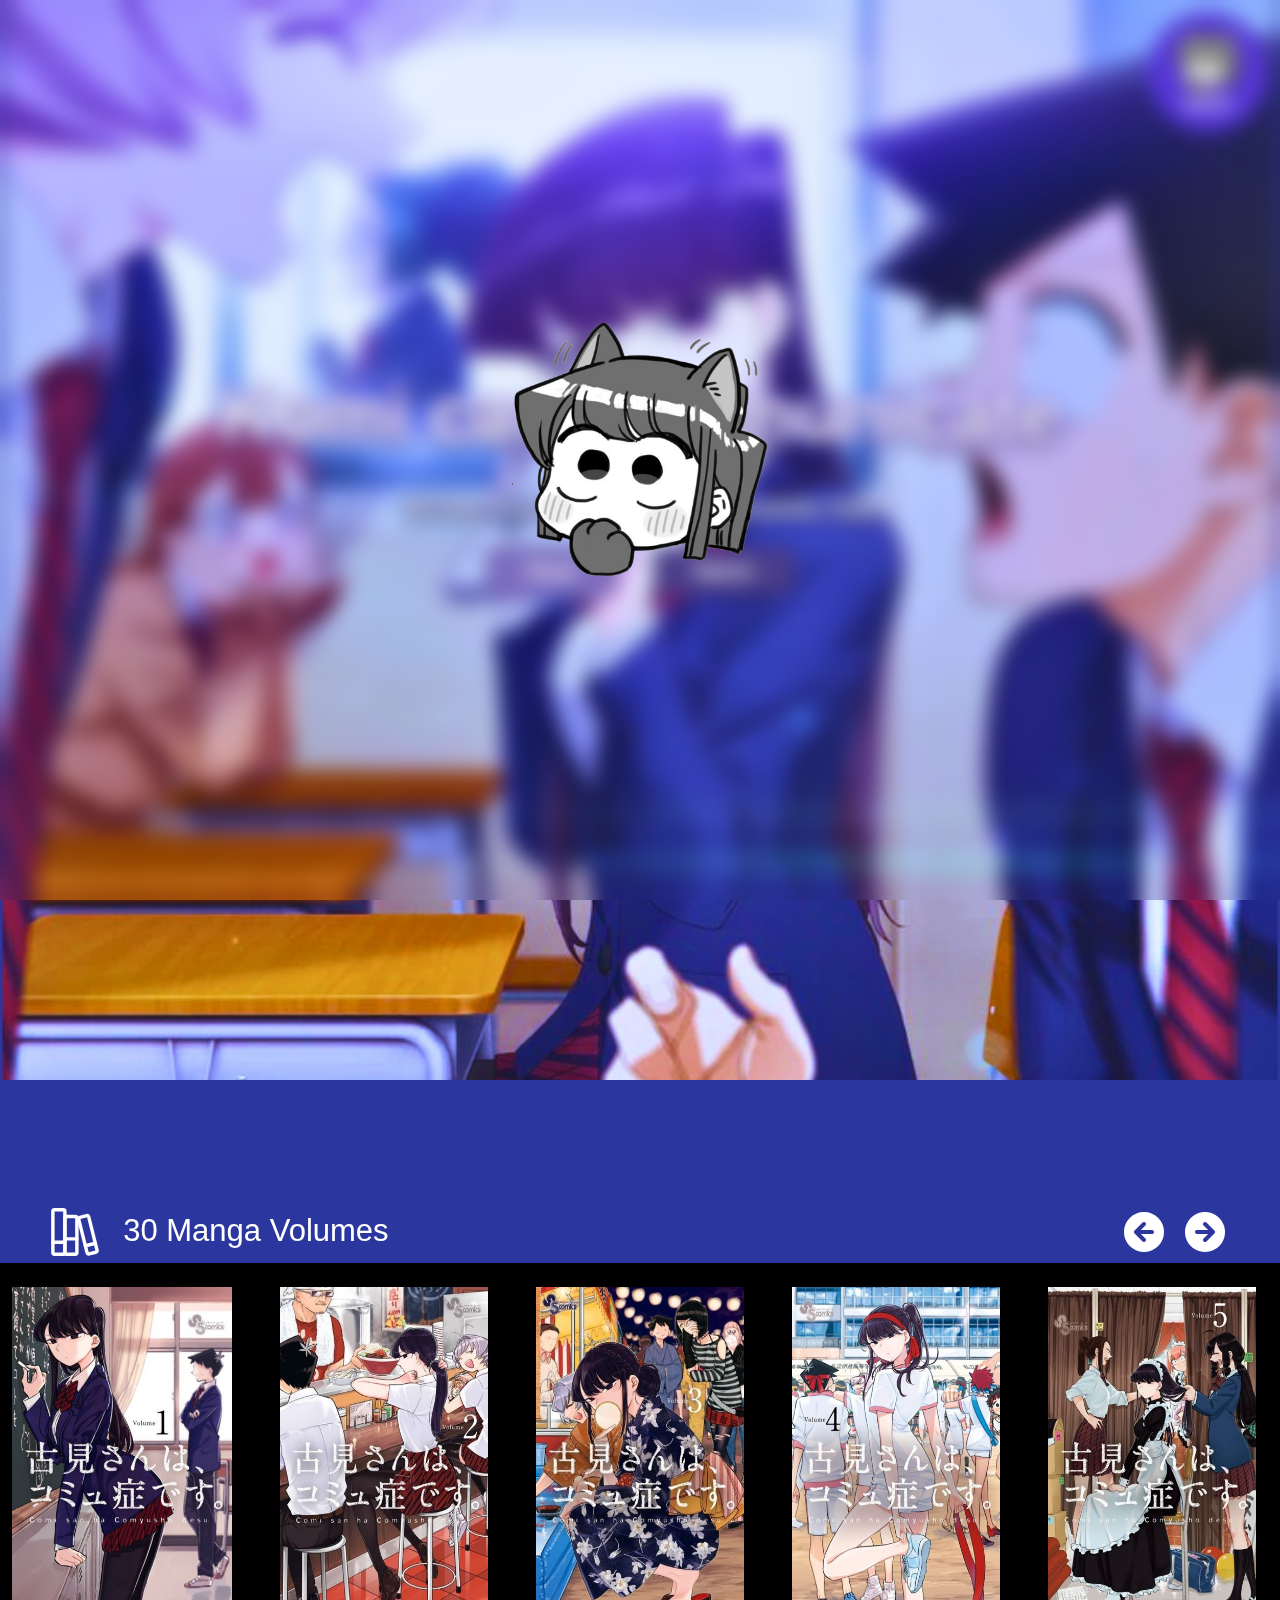
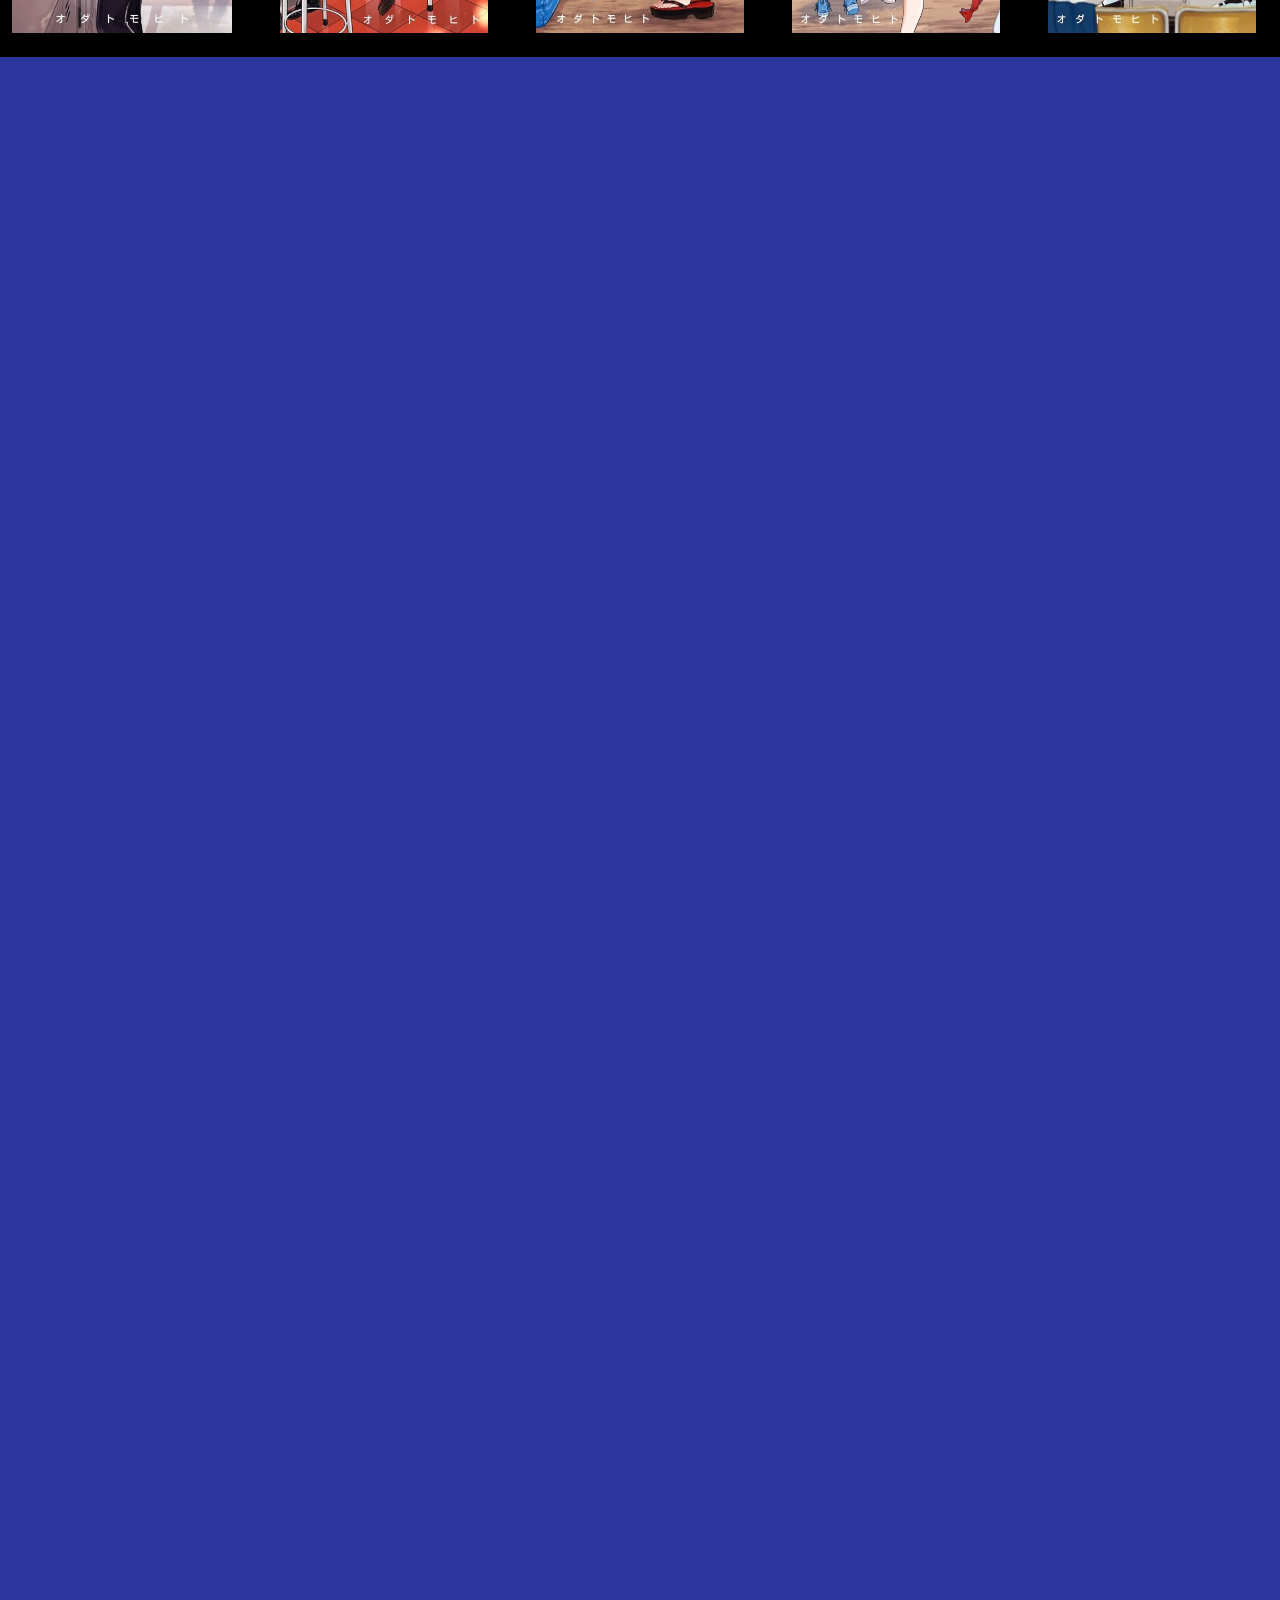
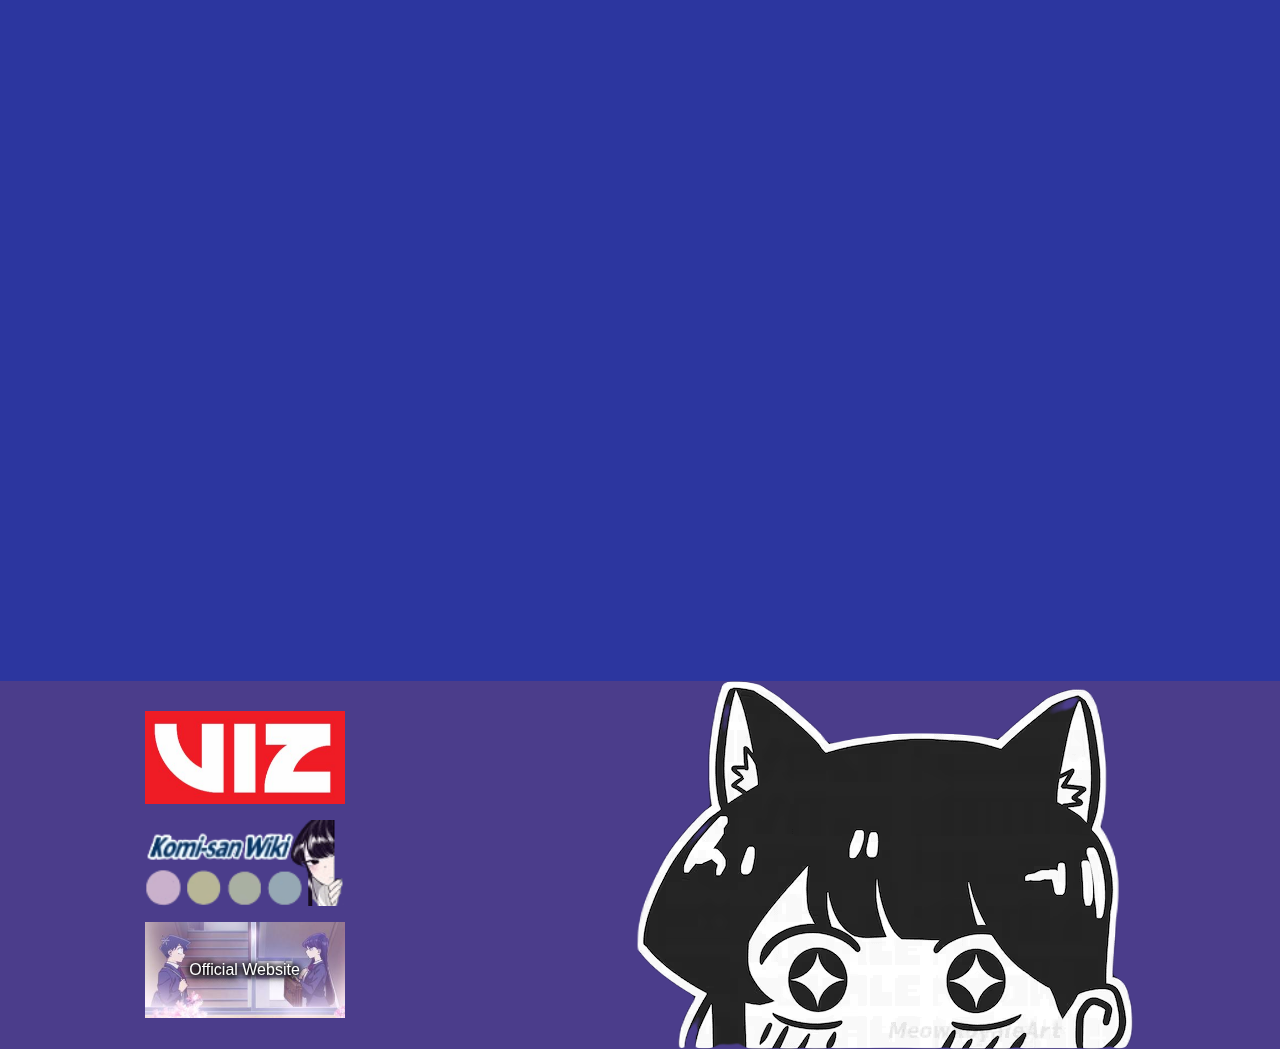
==== commit a282abd2: "Update index.html" ====
--- a/index.html
+++ b/index.html
@@ -1 +1 @@
-<!DOCTYPE html><html lang="en"><head><meta charset="UTF-8"><meta name="viewport" content="width=device-width, initial-scale=1.0"><title>Komi Landing Page</title><link rel="stylesheet" href="src.a0b3c3d8.css"><link href="https://api.fontshare.com/v2/css?f[]=plein@700&f[]=switzer@400&display=swap" rel="stylesheet"><script defer src="_nav-menu.8675727c.js"></script><script defer src="_img-carousel.b301d90b.js"></script><script defer src="_video_card.19334b77.js"></script><script defer src="_landing_page.c92befb2.js"></script></head><body> <div class="loader"> <div class="loader__spinner"> <img class="spinner-head" src="komi_cat_ears_head.94c984f8.png" alt="shouko komi head"> <img class="spinner-poof" src="komi_cat_ears_poof.caeef71c.png" alt="cloud"> </div> </div> <header> <nav class="primary-nav"> <button class="nav-btn-icon stacked" aria-label="Menu" aria-controls="primary-navigation"> <div class="komi-face stacked"> <img class="komi-face__poof" src="komi_cat_ears_poof.caeef71c.png"> <img class="komi-face__head" src="komi_cat_ears_head.94c984f8.png"> </div> <p class="ff-accent fw-bold text-neutral-100">MENU</p> <svg xmlns="http://www.w3.org/2000/svg" width="1em" height="1em" viewBox="0 0 256 256"><path fill="currentColor" d="M168.49 104.49L145 128l23.52 23.51a12 12 0 0 1-17 17L128 145l-23.51 23.52a12 12 0 0 1-17-17L111 128l-23.49-23.51a12 12 0 0 1 17-17L128 111l23.51-23.52a12 12 0 0 1 17 17ZM236 128A108 108 0 1 1 128 20a108.12 108.12 0 0 1 108 108Zm-24 0a84 84 0 1 0-84 84a84.09 84.09 0 0 0 84-84Z"></path></svg> </button> <ul id="primary-navigation" class="primary-nav__links"> <li> <a class="ff-accent fs-secondary-heading" href="pages\Story_Synopsis\story_synopsis.html">Story</a> </li> <li> <a class="ff-accent fs-secondary-heading" href="pages\Character_Gallery\characters.html">Characters</a> </li> <li> <a class="ff-accent fs-secondary-heading" href="pages\Anime_Reviews\anime_reviews.html">Anime Reviews</a> </li> </ul> </nav> </header> <main class="bg-primary-400"> <section aria-label="Hero Section" class="padding-bottom-800"> <div class="hero-section stacked"> <img class="hero-section__bg" src="komi_cant_communicate_CG_visual.74ccc53e.png" alt="Komi can't Communicate Anime Visual"> <div class="hero-section__content"> <h1 class="ff-accent fs-primary-heading fw-bold hero-title text-neutral-100">Komi can't Comunicate</h1> <h3 class="ff-accent fs-third-heading fw-bold hero-subtitle text-neutral-100">Written and Illustrated by Tomohito Oda</h3> <div class="hero-section__cta"> <a class="btn-1_v1 fw-bold" href="https://chapmanganato.com/manga-va953509" target="_blank">Read</a> <a class="btn-1_v2 fw-bold" href="https://aniwatch.to/watch/komi-cant-communicate-17906?ep=83660" target="_blank">Watch</a> </div> </div> </div> </section> <section aria-label="Image Carousel" class="padding-bottom-800"> <div class="img-carousel"> <div class="img-carousel__navigation"> <h2 class="ff-accent fs-secondary-heading left-icon-heading text-neutral-100"> <svg arai-label="Icon of leaning books" style="display:inline;" aria-label="Leaning Books Icon" xmlns="http://www.w3.org/2000/svg" width="1em" height="1em" viewBox="0 0 14 14"><g fill="none" stroke="currentColor" stroke-linecap="round" stroke-linejoin="round"><rect width="3.5" height="13" x=".55" y=".5" rx=".5"></rect><rect width="3.5" height="11" x="4.05" y="2.5" rx=".5"></rect><rect width="3" height="11" x="9.26" y="2.3" rx=".5" transform="rotate(-14.05 10.779 7.795)"></rect><path d="M.55 10h3.5m0-1h3.5m2.5 2l2.88-.72"></path></g></svg> 30 Manga Volumes </h2> <div class="img-carousel__btn-wrapper"> <button class="slide-left-btn"> <svg aria-label="move left" xmlns="http://www.w3.org/2000/svg" width="1em" height="1em" viewBox="0 0 24 24"><g fill="none" stroke-linecap="round" stroke-linejoin="round" stroke-width="1.5"><path fill="currentColor" d="M12 2a10 10 0 0 1 .324 19.995L12 22l-.324-.005A10 10 0 0 1 12 2zm.707 5.293a1 1 0 0 0-1.414 0l-4 4a1.048 1.048 0 0 0-.083.094l-.064.092l-.052.098l-.044.11l-.03.112l-.017.126L7 12l.004.09l.007.058l.025.118l.035.105l.054.113l.043.07l.071.095l.054.058l4 4l.094.083a1 1 0 0 0 1.32-1.497L10.415 13H16l.117-.007A1 1 0 0 0 16 11h-5.586l2.293-2.293l.083-.094a1 1 0 0 0-.083-1.32z"></path></g></svg> </button> <button class="slide-right-btn"> <svg aria-label="move right" xmlns="http://www.w3.org/2000/svg" width="1em" height="1em" viewBox="0 0 24 24"><g fill="none" stroke-linecap="round" stroke-linejoin="round" stroke-width="1.5"><path fill="currentColor" d="m12 2l.324.005a10 10 0 1 1-.648 0L12 2zm.613 5.21a1 1 0 0 0-1.32 1.497L13.584 11H8l-.117.007A1 1 0 0 0 8 13h5.584l-2.291 2.293l-.083.094a1 1 0 0 0 1.497 1.32l4-4l.073-.082l.064-.089l.062-.113l.044-.11l.03-.112l.017-.126L17 12l-.007-.118l-.029-.148l-.035-.105l-.054-.113l-.071-.111a1.008 1.008 0 0 0-.097-.112l-4-4z"></path></g></svg> </button> </div> </div> <div class="img-carousel__track"> <img src="Volume_1.4c6564d5.jpg"> <img src="Volume_2.b190a9dd.jpg"> <img src="Volume_3.4ed3939c.jpg"> <img src="Volume_4.3b1c5c92.jpg"> <img src="Volume_5.56fc3dd8.jpg"> <img src="Volume_6.90c3d5f1.jpg"> <img src="Volume_7.855f28b4.jpg"> <img src="Volume_8.4d3480ac.jpg"> <img src="Volume_9.e1efac79.jpg"> <img src="Volume_10.b249d060.jpg"> <img src="Volume_11.303a6e61.jpg"> <img src="Volume_12.ed5cf94c.jpg"> <img src="Volume_13.f11cd1ee.jpg"> <img src="Volume_14.df233a43.jpg"> <img src="Volume_15.0224e590.jpg"> <img src="Volume_16.5b62abcf.jpg"> </div> </div> </section> <section aria-label="Content and Image" class="padding-bottom-800"> <div class="container content-and-img even-columns"> <img src="manga_panels.ac09091d.png" alt="manga panels"> <div class="content-and-img__content"> <h2 class="ff-accent fs-secondary-heading fw-bold text-neutral-100">A journey to make 100 friends</h2> <p class="text-neutral-100">As Tadano begins his high school career, he discoveres the school beautiful queen Komi. One day, after an encounter with Komi in the classroom, Tadano finds out that despite Komi's cold appearance, she has trouble communicating with other people. After this discovery Tadano embarks on a quest to help achieve Komi's dream of making 100 friends.</p> </div> </div> </section> <section aria-label="Video Popup Cards" class="padding-bottom-800"> <div class="container video-card-wrapper">  <div class="video-card"> <a class="| stacked video-card__card">  <svg class="play-icon" xmlns="http://www.w3.org/2000/svg" viewBox="0 0 16 16"><path fill="currentColor" d="M8 0a8 8 0 1 1 0 16A8 8 0 0 1 8 0ZM1.5 8a6.5 6.5 0 1 0 13 0a6.5 6.5 0 0 0-13 0Zm4.879-2.773l4.264 2.559a.25.25 0 0 1 0 .428l-4.264 2.559A.25.25 0 0 1 6 10.559V5.442a.25.25 0 0 1 .379-.215Z"></path></svg> <img src="komi_trailer_thumbnail.8265d25d.jpg"> </a> <h3 class="ff-accent fs-third-heading fw-bold text-neutral-100">Season 1</h3> <div class="video-card__popup" data-visible="hide"> <div class="popup_wrapper"> <iframe src="https://www.youtube.com/embed/tLdLTSnmnoA?si=MfF5C81jNCK6BV0g&autoplay=1&mute=1;start=0" title="YouTube video player" frameborder="0" allow="accelerometer; autoplay; clipboard-write; encrypted-media; gyroscope; picture-in-picture; web-share" allowfullscreen> </iframe>   <button class="video_close_btn"> <svg xmlns="http://www.w3.org/2000/svg" viewBox="0 0 12 12"><path fill="currentColor" d="M2.22 2.22a.749.749 0 0 1 1.06 0L6 4.939L8.72 2.22a.749.749 0 1 1 1.06 1.06L7.061 6L9.78 8.72a.749.749 0 1 1-1.06 1.06L6 7.061L3.28 9.78a.749.749 0 1 1-1.06-1.06L4.939 6L2.22 3.28a.749.749 0 0 1 0-1.06Z"></path></svg> </button> </div> </div> </div> <div class="video-card"> <a class="| stacked video-card__card"> <svg class="play-icon" xmlns="http://www.w3.org/2000/svg" viewBox="0 0 16 16"><path fill="currentColor" d="M8 0a8 8 0 1 1 0 16A8 8 0 0 1 8 0ZM1.5 8a6.5 6.5 0 1 0 13 0a6.5 6.5 0 0 0-13 0Zm4.879-2.773l4.264 2.559a.25.25 0 0 1 0 .428l-4.264 2.559A.25.25 0 0 1 6 10.559V5.442a.25.25 0 0 1 .379-.215Z"></path></svg> <img src="komi_trailer_2_thumbnail.98f7a3a0.jpg"> </a> <h3 class="ff-accent fs-third-heading fw-bold text-neutral-100">Season 2</h3> <div class="video-card__popup" data-visible="hide"> <div class="popup_wrapper"> <iframe src="https://www.youtube.com/embed/7n9JGuR0HrY?si=mzbud2IFEF9Shj_c?&autoplay=1&mute=1;start=0" title="YouTube video player" frameborder="0" allow="accelerometer; autoplay; clipboard-write; encrypted-media; gyroscope; picture-in-picture; web-share" allowfullscreen> </iframe> <button class="video_close_btn"> <svg xmlns="http://www.w3.org/2000/svg" viewBox="0 0 12 12"><path fill="currentColor" d="M2.22 2.22a.749.749 0 0 1 1.06 0L6 4.939L8.72 2.22a.749.749 0 1 1 1.06 1.06L7.061 6L9.78 8.72a.749.749 0 1 1-1.06 1.06L6 7.061L3.28 9.78a.749.749 0 1 1-1.06-1.06L4.939 6L2.22 3.28a.749.749 0 0 1 0-1.06Z"></path></svg> </button> </div> </div> </div> </div> </section> <section aria-label="Final Call to Action" class="padding-bottom-800"> <div class="| container final_CTA stacked"> <a class="btn-2 fw-bold text-neutral-900" href="https://chapmanganato.com/manga-va953509" target="_blank">Read</a> <a class="btn-2 fw-bold text-neutral-900" href="https://aniwatch.to/watch/komi-cant-communicate-17906?ep=83660" target="_blank">Watch</a> <img src="Komi-san.wa.Comyushou.desu..600.3530616.ced3597d.jpg"> </div> </section> </main> <footer class="bg-accent-500 primary-footer"> <nav class="footer-nav stacked"> <ul class="footer-nav__links" aria-label="Links to find out more about the anime"> <li> <a href="https://www.viz.com/vizmanga/chapters/komi-cant-communicate" target="_blank" role="button" aria-label="Find out more about the on viz.com"> <img src="viz_logo.cdaa390d.png" alt="viz media logo"> </a> </li> <li> <a href="https://komisan.fandom.com/wiki/Komi-san_wa_Komyushou_Desu_Wiki" target="_blank" role="button" aria-label="Find out more about the anime on Komi can't Communicate wiki"> <img src="komi_wiki_tite_logo.f6406eb6.png" alt=""> </a> </li> <li> <a class="footer-nav__card stacked" href="https://www.komisan-official.com/" target="_blank" role="button" aria-label="Find out more about the on the official website"> <img src="komi_school_window_banner.09a6631c.png" alt=""> <h3>Official Website</h3> </a> </li> </ul> <img class="footer-nav__bg-img" src="komi_cat_ears_half_face.29b8edf2.png" alt="komi's face with cat ears"> </nav> </footer> </body></html>+<!DOCTYPE html><html lang="en"><head><meta charset="UTF-8"><meta name="viewport" content="width=device-width, initial-scale=1.0"><title>Komi Landing Page</title><link rel="stylesheet" href="src.a0b3c3d8.css"><link href="https://api.fontshare.com/v2/css?f[]=plein@700&f[]=switzer@400&display=swap" rel="stylesheet"><script defer src="_nav-menu.8675727c.js"></script><script defer src="_img-carousel.b301d90b.js"></script><script defer src="_video_card.19334b77.js"></script><script defer src="landing_page.js"></script></head><body> <div class="loader"> <div class="loader__spinner"> <img class="spinner-head" src="komi_cat_ears_head.94c984f8.png" alt="shouko komi head"> <img class="spinner-poof" src="komi_cat_ears_poof.caeef71c.png" alt="cloud"> </div> </div> <header> <nav class="primary-nav"> <button class="nav-btn-icon stacked" aria-label="Menu" aria-controls="primary-navigation"> <div class="komi-face stacked"> <img class="komi-face__poof" src="komi_cat_ears_poof.caeef71c.png"> <img class="komi-face__head" src="komi_cat_ears_head.94c984f8.png"> </div> <p class="ff-accent fw-bold text-neutral-100">MENU</p> <svg xmlns="http://www.w3.org/2000/svg" width="1em" height="1em" viewBox="0 0 256 256"><path fill="currentColor" d="M168.49 104.49L145 128l23.52 23.51a12 12 0 0 1-17 17L128 145l-23.51 23.52a12 12 0 0 1-17-17L111 128l-23.49-23.51a12 12 0 0 1 17-17L128 111l23.51-23.52a12 12 0 0 1 17 17ZM236 128A108 108 0 1 1 128 20a108.12 108.12 0 0 1 108 108Zm-24 0a84 84 0 1 0-84 84a84.09 84.09 0 0 0 84-84Z"></path></svg> </button> <ul id="primary-navigation" class="primary-nav__links"> <li> <a class="ff-accent fs-secondary-heading" href="pages\Story_Synopsis\story_synopsis.html">Story</a> </li> <li> <a class="ff-accent fs-secondary-heading" href="pages\Character_Gallery\characters.html">Characters</a> </li> <li> <a class="ff-accent fs-secondary-heading" href="pages\Anime_Reviews\anime_reviews.html">Anime Reviews</a> </li> </ul> </nav> </header> <main class="bg-primary-400"> <section aria-label="Hero Section" class="padding-bottom-800"> <div class="hero-section stacked"> <img class="hero-section__bg" src="komi_cant_communicate_CG_visual.74ccc53e.png" alt="Komi can't Communicate Anime Visual"> <div class="hero-section__content"> <h1 class="ff-accent fs-primary-heading fw-bold hero-title text-neutral-100">Komi can't Comunicate</h1> <h3 class="ff-accent fs-third-heading fw-bold hero-subtitle text-neutral-100">Written and Illustrated by Tomohito Oda</h3> <div class="hero-section__cta"> <a class="btn-1_v1 fw-bold" href="https://chapmanganato.com/manga-va953509" target="_blank">Read</a> <a class="btn-1_v2 fw-bold" href="https://aniwatch.to/watch/komi-cant-communicate-17906?ep=83660" target="_blank">Watch</a> </div> </div> </div> </section> <section aria-label="Image Carousel" class="padding-bottom-800"> <div class="img-carousel"> <div class="img-carousel__navigation"> <h2 class="ff-accent fs-secondary-heading left-icon-heading text-neutral-100"> <svg arai-label="Icon of leaning books" style="display:inline;" aria-label="Leaning Books Icon" xmlns="http://www.w3.org/2000/svg" width="1em" height="1em" viewBox="0 0 14 14"><g fill="none" stroke="currentColor" stroke-linecap="round" stroke-linejoin="round"><rect width="3.5" height="13" x=".55" y=".5" rx=".5"></rect><rect width="3.5" height="11" x="4.05" y="2.5" rx=".5"></rect><rect width="3" height="11" x="9.26" y="2.3" rx=".5" transform="rotate(-14.05 10.779 7.795)"></rect><path d="M.55 10h3.5m0-1h3.5m2.5 2l2.88-.72"></path></g></svg> 30 Manga Volumes </h2> <div class="img-carousel__btn-wrapper"> <button class="slide-left-btn"> <svg aria-label="move left" xmlns="http://www.w3.org/2000/svg" width="1em" height="1em" viewBox="0 0 24 24"><g fill="none" stroke-linecap="round" stroke-linejoin="round" stroke-width="1.5"><path fill="currentColor" d="M12 2a10 10 0 0 1 .324 19.995L12 22l-.324-.005A10 10 0 0 1 12 2zm.707 5.293a1 1 0 0 0-1.414 0l-4 4a1.048 1.048 0 0 0-.083.094l-.064.092l-.052.098l-.044.11l-.03.112l-.017.126L7 12l.004.09l.007.058l.025.118l.035.105l.054.113l.043.07l.071.095l.054.058l4 4l.094.083a1 1 0 0 0 1.32-1.497L10.415 13H16l.117-.007A1 1 0 0 0 16 11h-5.586l2.293-2.293l.083-.094a1 1 0 0 0-.083-1.32z"></path></g></svg> </button> <button class="slide-right-btn"> <svg aria-label="move right" xmlns="http://www.w3.org/2000/svg" width="1em" height="1em" viewBox="0 0 24 24"><g fill="none" stroke-linecap="round" stroke-linejoin="round" stroke-width="1.5"><path fill="currentColor" d="m12 2l.324.005a10 10 0 1 1-.648 0L12 2zm.613 5.21a1 1 0 0 0-1.32 1.497L13.584 11H8l-.117.007A1 1 0 0 0 8 13h5.584l-2.291 2.293l-.083.094a1 1 0 0 0 1.497 1.32l4-4l.073-.082l.064-.089l.062-.113l.044-.11l.03-.112l.017-.126L17 12l-.007-.118l-.029-.148l-.035-.105l-.054-.113l-.071-.111a1.008 1.008 0 0 0-.097-.112l-4-4z"></path></g></svg> </button> </div> </div> <div class="img-carousel__track"> <img src="Volume_1.4c6564d5.jpg"> <img src="Volume_2.b190a9dd.jpg"> <img src="Volume_3.4ed3939c.jpg"> <img src="Volume_4.3b1c5c92.jpg"> <img src="Volume_5.56fc3dd8.jpg"> <img src="Volume_6.90c3d5f1.jpg"> <img src="Volume_7.855f28b4.jpg"> <img src="Volume_8.4d3480ac.jpg"> <img src="Volume_9.e1efac79.jpg"> <img src="Volume_10.b249d060.jpg"> <img src="Volume_11.303a6e61.jpg"> <img src="Volume_12.ed5cf94c.jpg"> <img src="Volume_13.f11cd1ee.jpg"> <img src="Volume_14.df233a43.jpg"> <img src="Volume_15.0224e590.jpg"> <img src="Volume_16.5b62abcf.jpg"> </div> </div> </section> <section aria-label="Content and Image" class="padding-bottom-800"> <div class="container content-and-img even-columns"> <img src="manga_panels.ac09091d.png" alt="manga panels"> <div class="content-and-img__content"> <h2 class="ff-accent fs-secondary-heading fw-bold text-neutral-100">A journey to make 100 friends</h2> <p class="text-neutral-100">As Tadano begins his high school career, he discoveres the school beautiful queen Komi. One day, after an encounter with Komi in the classroom, Tadano finds out that despite Komi's cold appearance, she has trouble communicating with other people. After this discovery Tadano embarks on a quest to help achieve Komi's dream of making 100 friends.</p> </div> </div> </section> <section aria-label="Video Popup Cards" class="padding-bottom-800"> <div class="container video-card-wrapper">  <div class="video-card"> <a class="| stacked video-card__card">  <svg class="play-icon" xmlns="http://www.w3.org/2000/svg" viewBox="0 0 16 16"><path fill="currentColor" d="M8 0a8 8 0 1 1 0 16A8 8 0 0 1 8 0ZM1.5 8a6.5 6.5 0 1 0 13 0a6.5 6.5 0 0 0-13 0Zm4.879-2.773l4.264 2.559a.25.25 0 0 1 0 .428l-4.264 2.559A.25.25 0 0 1 6 10.559V5.442a.25.25 0 0 1 .379-.215Z"></path></svg> <img src="komi_trailer_thumbnail.8265d25d.jpg"> </a> <h3 class="ff-accent fs-third-heading fw-bold text-neutral-100">Season 1</h3> <div class="video-card__popup" data-visible="hide"> <div class="popup_wrapper"> <iframe src="https://www.youtube.com/embed/tLdLTSnmnoA?si=MfF5C81jNCK6BV0g&autoplay=1&mute=1;start=0" title="YouTube video player" frameborder="0" allow="accelerometer; autoplay; clipboard-write; encrypted-media; gyroscope; picture-in-picture; web-share" allowfullscreen> </iframe>   <button class="video_close_btn"> <svg xmlns="http://www.w3.org/2000/svg" viewBox="0 0 12 12"><path fill="currentColor" d="M2.22 2.22a.749.749 0 0 1 1.06 0L6 4.939L8.72 2.22a.749.749 0 1 1 1.06 1.06L7.061 6L9.78 8.72a.749.749 0 1 1-1.06 1.06L6 7.061L3.28 9.78a.749.749 0 1 1-1.06-1.06L4.939 6L2.22 3.28a.749.749 0 0 1 0-1.06Z"></path></svg> </button> </div> </div> </div> <div class="video-card"> <a class="| stacked video-card__card"> <svg class="play-icon" xmlns="http://www.w3.org/2000/svg" viewBox="0 0 16 16"><path fill="currentColor" d="M8 0a8 8 0 1 1 0 16A8 8 0 0 1 8 0ZM1.5 8a6.5 6.5 0 1 0 13 0a6.5 6.5 0 0 0-13 0Zm4.879-2.773l4.264 2.559a.25.25 0 0 1 0 .428l-4.264 2.559A.25.25 0 0 1 6 10.559V5.442a.25.25 0 0 1 .379-.215Z"></path></svg> <img src="komi_trailer_2_thumbnail.98f7a3a0.jpg"> </a> <h3 class="ff-accent fs-third-heading fw-bold text-neutral-100">Season 2</h3> <div class="video-card__popup" data-visible="hide"> <div class="popup_wrapper"> <iframe src="https://www.youtube.com/embed/7n9JGuR0HrY?si=mzbud2IFEF9Shj_c?&autoplay=1&mute=1;start=0" title="YouTube video player" frameborder="0" allow="accelerometer; autoplay; clipboard-write; encrypted-media; gyroscope; picture-in-picture; web-share" allowfullscreen> </iframe> <button class="video_close_btn"> <svg xmlns="http://www.w3.org/2000/svg" viewBox="0 0 12 12"><path fill="currentColor" d="M2.22 2.22a.749.749 0 0 1 1.06 0L6 4.939L8.72 2.22a.749.749 0 1 1 1.06 1.06L7.061 6L9.78 8.72a.749.749 0 1 1-1.06 1.06L6 7.061L3.28 9.78a.749.749 0 1 1-1.06-1.06L4.939 6L2.22 3.28a.749.749 0 0 1 0-1.06Z"></path></svg> </button> </div> </div> </div> </div> </section> <section aria-label="Final Call to Action" class="padding-bottom-800"> <div class="| container final_CTA stacked"> <a class="btn-2 fw-bold text-neutral-900" href="https://chapmanganato.com/manga-va953509" target="_blank">Read</a> <a class="btn-2 fw-bold text-neutral-900" href="https://aniwatch.to/watch/komi-cant-communicate-17906?ep=83660" target="_blank">Watch</a> <img src="Komi-san.wa.Comyushou.desu..600.3530616.ced3597d.jpg"> </div> </section> </main> <footer class="bg-accent-500 primary-footer"> <nav class="footer-nav stacked"> <ul class="footer-nav__links" aria-label="Links to find out more about the anime"> <li> <a href="https://www.viz.com/vizmanga/chapters/komi-cant-communicate" target="_blank" role="button" aria-label="Find out more about the on viz.com"> <img src="viz_logo.cdaa390d.png" alt="viz media logo"> </a> </li> <li> <a href="https://komisan.fandom.com/wiki/Komi-san_wa_Komyushou_Desu_Wiki" target="_blank" role="button" aria-label="Find out more about the anime on Komi can't Communicate wiki"> <img src="komi_wiki_tite_logo.f6406eb6.png" alt=""> </a> </li> <li> <a class="footer-nav__card stacked" href="https://www.komisan-official.com/" target="_blank" role="button" aria-label="Find out more about the on the official website"> <img src="komi_school_window_banner.09a6631c.png" alt=""> <h3>Official Website</h3> </a> </li> </ul> <img class="footer-nav__bg-img" src="komi_cat_ears_half_face.29b8edf2.png" alt="komi's face with cat ears"> </nav> </footer> </body></html>
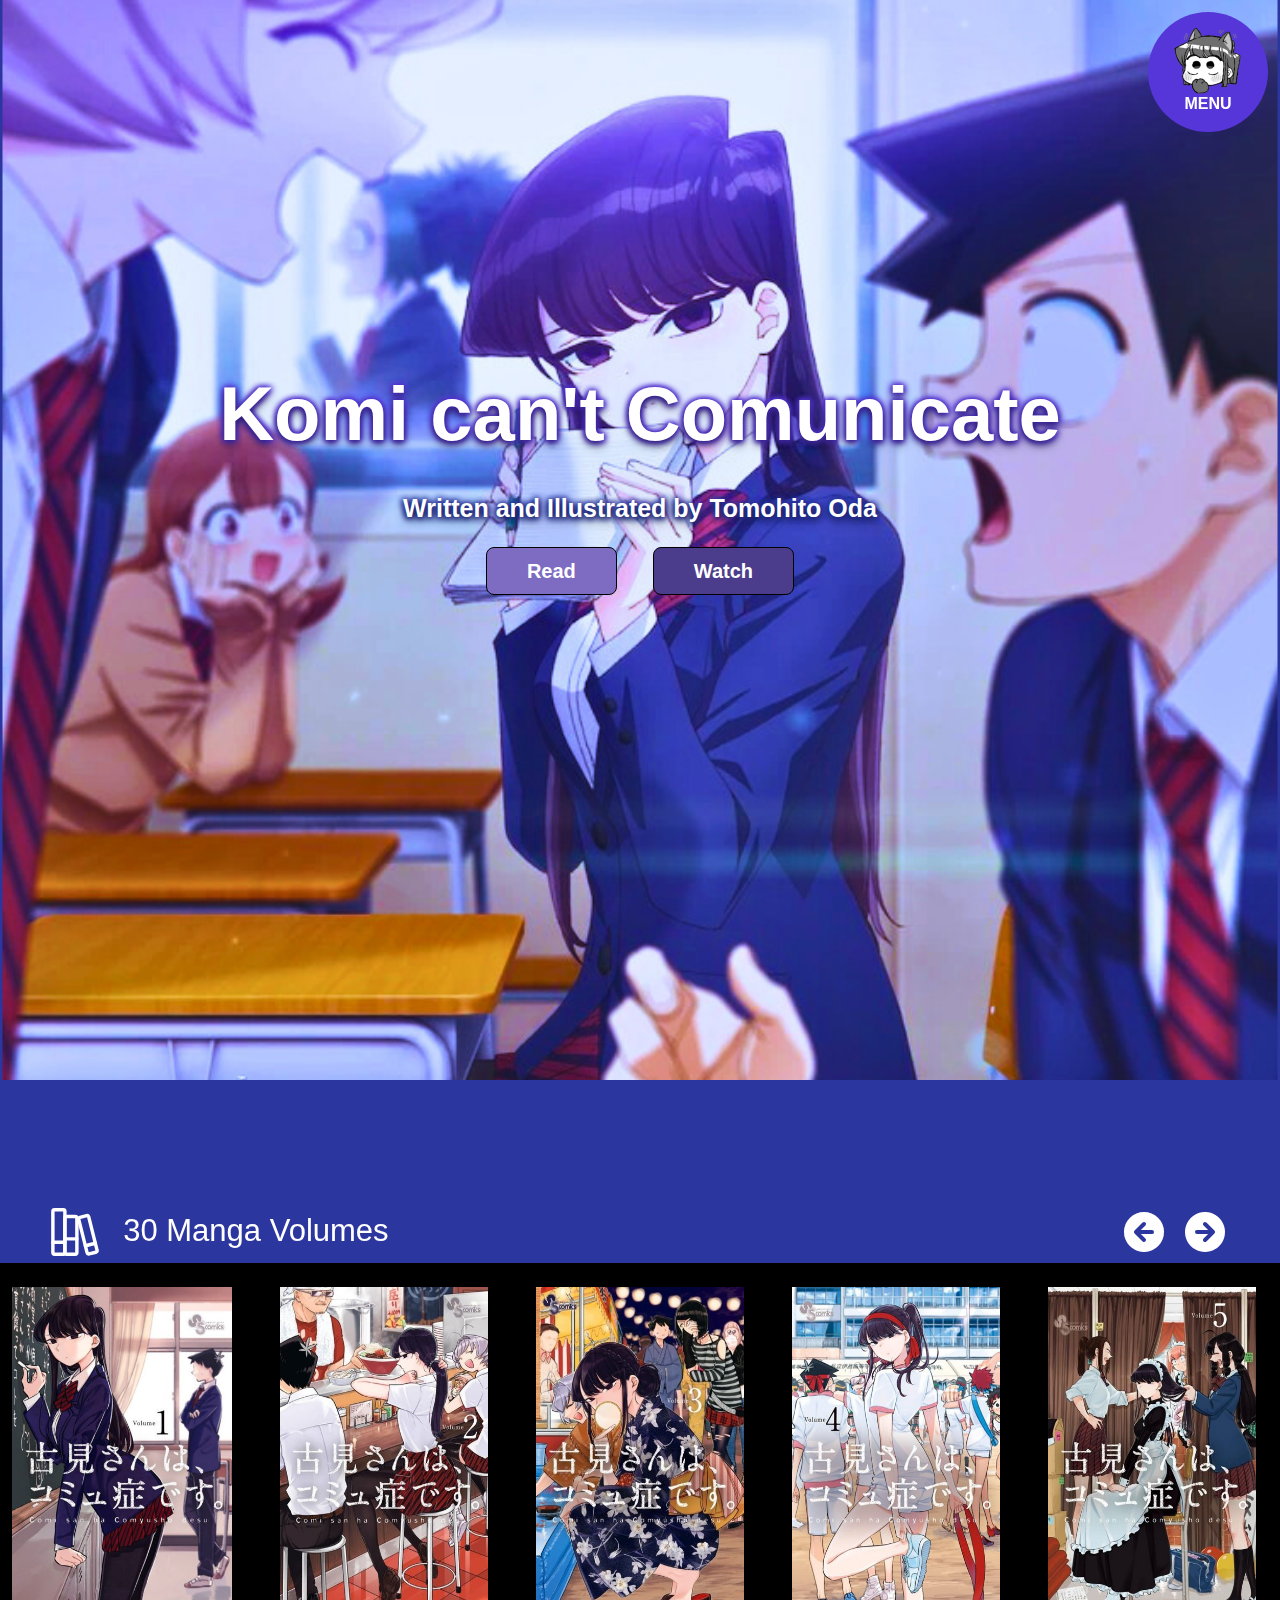
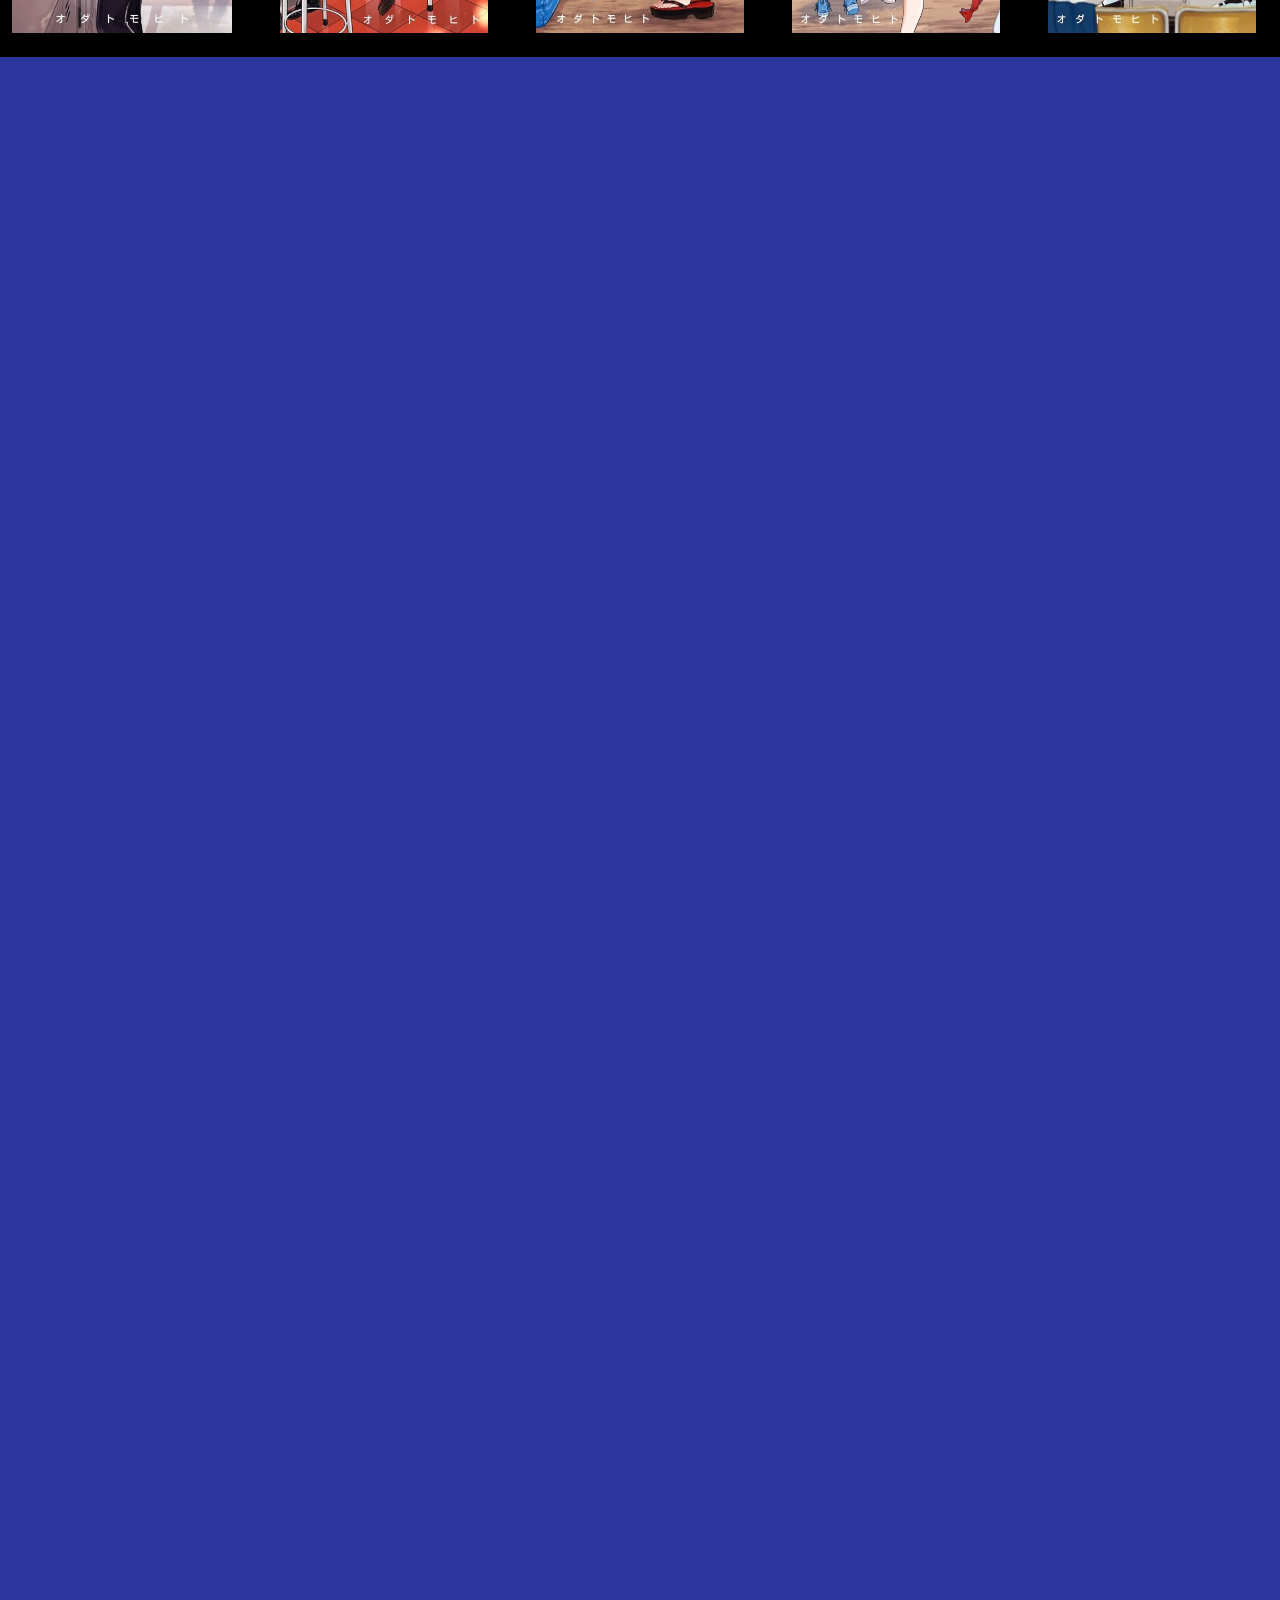
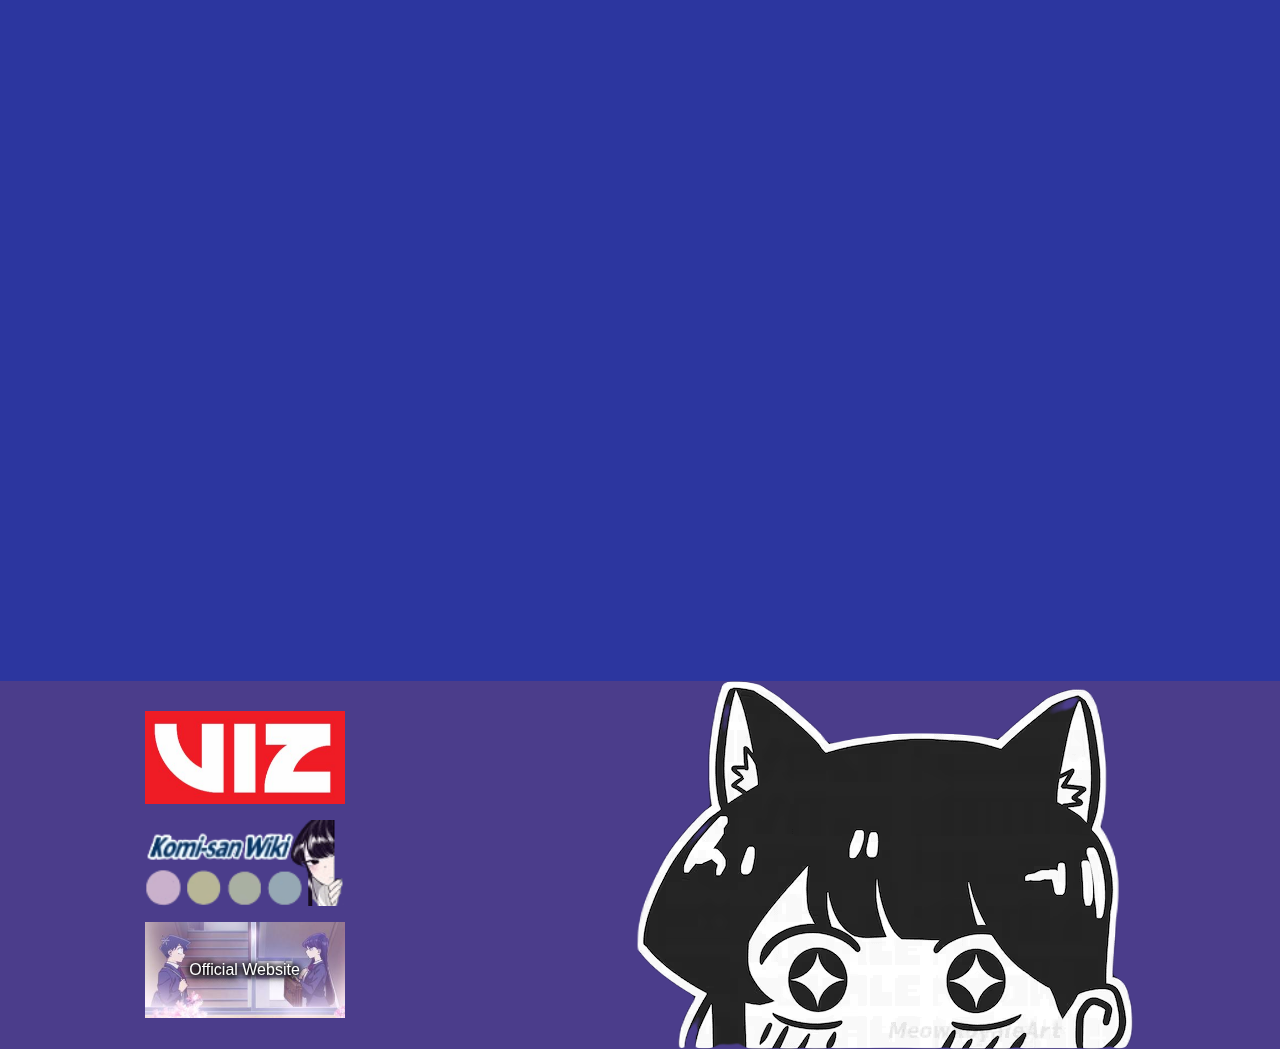
==== commit 4c595ec0: "Update index.html" ====
--- a/index.html
+++ b/index.html
@@ -1 +1 @@
-<!DOCTYPE html><html lang="en"><head><meta charset="UTF-8"><meta name="viewport" content="width=device-width, initial-scale=1.0"><title>Komi Landing Page</title><link rel="stylesheet" href="src.a0b3c3d8.css"><link href="https://api.fontshare.com/v2/css?f[]=plein@700&f[]=switzer@400&display=swap" rel="stylesheet"><script defer src="_nav-menu.8675727c.js"></script><script defer src="_img-carousel.b301d90b.js"></script><script defer src="_video_card.19334b77.js"></script><script defer src="landing_page.js"></script></head><body> <div class="loader"> <div class="loader__spinner"> <img class="spinner-head" src="komi_cat_ears_head.94c984f8.png" alt="shouko komi head"> <img class="spinner-poof" src="komi_cat_ears_poof.caeef71c.png" alt="cloud"> </div> </div> <header> <nav class="primary-nav"> <button class="nav-btn-icon stacked" aria-label="Menu" aria-controls="primary-navigation"> <div class="komi-face stacked"> <img class="komi-face__poof" src="komi_cat_ears_poof.caeef71c.png"> <img class="komi-face__head" src="komi_cat_ears_head.94c984f8.png"> </div> <p class="ff-accent fw-bold text-neutral-100">MENU</p> <svg xmlns="http://www.w3.org/2000/svg" width="1em" height="1em" viewBox="0 0 256 256"><path fill="currentColor" d="M168.49 104.49L145 128l23.52 23.51a12 12 0 0 1-17 17L128 145l-23.51 23.52a12 12 0 0 1-17-17L111 128l-23.49-23.51a12 12 0 0 1 17-17L128 111l23.51-23.52a12 12 0 0 1 17 17ZM236 128A108 108 0 1 1 128 20a108.12 108.12 0 0 1 108 108Zm-24 0a84 84 0 1 0-84 84a84.09 84.09 0 0 0 84-84Z"></path></svg> </button> <ul id="primary-navigation" class="primary-nav__links"> <li> <a class="ff-accent fs-secondary-heading" href="pages\Story_Synopsis\story_synopsis.html">Story</a> </li> <li> <a class="ff-accent fs-secondary-heading" href="pages\Character_Gallery\characters.html">Characters</a> </li> <li> <a class="ff-accent fs-secondary-heading" href="pages\Anime_Reviews\anime_reviews.html">Anime Reviews</a> </li> </ul> </nav> </header> <main class="bg-primary-400"> <section aria-label="Hero Section" class="padding-bottom-800"> <div class="hero-section stacked"> <img class="hero-section__bg" src="komi_cant_communicate_CG_visual.74ccc53e.png" alt="Komi can't Communicate Anime Visual"> <div class="hero-section__content"> <h1 class="ff-accent fs-primary-heading fw-bold hero-title text-neutral-100">Komi can't Comunicate</h1> <h3 class="ff-accent fs-third-heading fw-bold hero-subtitle text-neutral-100">Written and Illustrated by Tomohito Oda</h3> <div class="hero-section__cta"> <a class="btn-1_v1 fw-bold" href="https://chapmanganato.com/manga-va953509" target="_blank">Read</a> <a class="btn-1_v2 fw-bold" href="https://aniwatch.to/watch/komi-cant-communicate-17906?ep=83660" target="_blank">Watch</a> </div> </div> </div> </section> <section aria-label="Image Carousel" class="padding-bottom-800"> <div class="img-carousel"> <div class="img-carousel__navigation"> <h2 class="ff-accent fs-secondary-heading left-icon-heading text-neutral-100"> <svg arai-label="Icon of leaning books" style="display:inline;" aria-label="Leaning Books Icon" xmlns="http://www.w3.org/2000/svg" width="1em" height="1em" viewBox="0 0 14 14"><g fill="none" stroke="currentColor" stroke-linecap="round" stroke-linejoin="round"><rect width="3.5" height="13" x=".55" y=".5" rx=".5"></rect><rect width="3.5" height="11" x="4.05" y="2.5" rx=".5"></rect><rect width="3" height="11" x="9.26" y="2.3" rx=".5" transform="rotate(-14.05 10.779 7.795)"></rect><path d="M.55 10h3.5m0-1h3.5m2.5 2l2.88-.72"></path></g></svg> 30 Manga Volumes </h2> <div class="img-carousel__btn-wrapper"> <button class="slide-left-btn"> <svg aria-label="move left" xmlns="http://www.w3.org/2000/svg" width="1em" height="1em" viewBox="0 0 24 24"><g fill="none" stroke-linecap="round" stroke-linejoin="round" stroke-width="1.5"><path fill="currentColor" d="M12 2a10 10 0 0 1 .324 19.995L12 22l-.324-.005A10 10 0 0 1 12 2zm.707 5.293a1 1 0 0 0-1.414 0l-4 4a1.048 1.048 0 0 0-.083.094l-.064.092l-.052.098l-.044.11l-.03.112l-.017.126L7 12l.004.09l.007.058l.025.118l.035.105l.054.113l.043.07l.071.095l.054.058l4 4l.094.083a1 1 0 0 0 1.32-1.497L10.415 13H16l.117-.007A1 1 0 0 0 16 11h-5.586l2.293-2.293l.083-.094a1 1 0 0 0-.083-1.32z"></path></g></svg> </button> <button class="slide-right-btn"> <svg aria-label="move right" xmlns="http://www.w3.org/2000/svg" width="1em" height="1em" viewBox="0 0 24 24"><g fill="none" stroke-linecap="round" stroke-linejoin="round" stroke-width="1.5"><path fill="currentColor" d="m12 2l.324.005a10 10 0 1 1-.648 0L12 2zm.613 5.21a1 1 0 0 0-1.32 1.497L13.584 11H8l-.117.007A1 1 0 0 0 8 13h5.584l-2.291 2.293l-.083.094a1 1 0 0 0 1.497 1.32l4-4l.073-.082l.064-.089l.062-.113l.044-.11l.03-.112l.017-.126L17 12l-.007-.118l-.029-.148l-.035-.105l-.054-.113l-.071-.111a1.008 1.008 0 0 0-.097-.112l-4-4z"></path></g></svg> </button> </div> </div> <div class="img-carousel__track"> <img src="Volume_1.4c6564d5.jpg"> <img src="Volume_2.b190a9dd.jpg"> <img src="Volume_3.4ed3939c.jpg"> <img src="Volume_4.3b1c5c92.jpg"> <img src="Volume_5.56fc3dd8.jpg"> <img src="Volume_6.90c3d5f1.jpg"> <img src="Volume_7.855f28b4.jpg"> <img src="Volume_8.4d3480ac.jpg"> <img src="Volume_9.e1efac79.jpg"> <img src="Volume_10.b249d060.jpg"> <img src="Volume_11.303a6e61.jpg"> <img src="Volume_12.ed5cf94c.jpg"> <img src="Volume_13.f11cd1ee.jpg"> <img src="Volume_14.df233a43.jpg"> <img src="Volume_15.0224e590.jpg"> <img src="Volume_16.5b62abcf.jpg"> </div> </div> </section> <section aria-label="Content and Image" class="padding-bottom-800"> <div class="container content-and-img even-columns"> <img src="manga_panels.ac09091d.png" alt="manga panels"> <div class="content-and-img__content"> <h2 class="ff-accent fs-secondary-heading fw-bold text-neutral-100">A journey to make 100 friends</h2> <p class="text-neutral-100">As Tadano begins his high school career, he discoveres the school beautiful queen Komi. One day, after an encounter with Komi in the classroom, Tadano finds out that despite Komi's cold appearance, she has trouble communicating with other people. After this discovery Tadano embarks on a quest to help achieve Komi's dream of making 100 friends.</p> </div> </div> </section> <section aria-label="Video Popup Cards" class="padding-bottom-800"> <div class="container video-card-wrapper">  <div class="video-card"> <a class="| stacked video-card__card">  <svg class="play-icon" xmlns="http://www.w3.org/2000/svg" viewBox="0 0 16 16"><path fill="currentColor" d="M8 0a8 8 0 1 1 0 16A8 8 0 0 1 8 0ZM1.5 8a6.5 6.5 0 1 0 13 0a6.5 6.5 0 0 0-13 0Zm4.879-2.773l4.264 2.559a.25.25 0 0 1 0 .428l-4.264 2.559A.25.25 0 0 1 6 10.559V5.442a.25.25 0 0 1 .379-.215Z"></path></svg> <img src="komi_trailer_thumbnail.8265d25d.jpg"> </a> <h3 class="ff-accent fs-third-heading fw-bold text-neutral-100">Season 1</h3> <div class="video-card__popup" data-visible="hide"> <div class="popup_wrapper"> <iframe src="https://www.youtube.com/embed/tLdLTSnmnoA?si=MfF5C81jNCK6BV0g&autoplay=1&mute=1;start=0" title="YouTube video player" frameborder="0" allow="accelerometer; autoplay; clipboard-write; encrypted-media; gyroscope; picture-in-picture; web-share" allowfullscreen> </iframe>   <button class="video_close_btn"> <svg xmlns="http://www.w3.org/2000/svg" viewBox="0 0 12 12"><path fill="currentColor" d="M2.22 2.22a.749.749 0 0 1 1.06 0L6 4.939L8.72 2.22a.749.749 0 1 1 1.06 1.06L7.061 6L9.78 8.72a.749.749 0 1 1-1.06 1.06L6 7.061L3.28 9.78a.749.749 0 1 1-1.06-1.06L4.939 6L2.22 3.28a.749.749 0 0 1 0-1.06Z"></path></svg> </button> </div> </div> </div> <div class="video-card"> <a class="| stacked video-card__card"> <svg class="play-icon" xmlns="http://www.w3.org/2000/svg" viewBox="0 0 16 16"><path fill="currentColor" d="M8 0a8 8 0 1 1 0 16A8 8 0 0 1 8 0ZM1.5 8a6.5 6.5 0 1 0 13 0a6.5 6.5 0 0 0-13 0Zm4.879-2.773l4.264 2.559a.25.25 0 0 1 0 .428l-4.264 2.559A.25.25 0 0 1 6 10.559V5.442a.25.25 0 0 1 .379-.215Z"></path></svg> <img src="komi_trailer_2_thumbnail.98f7a3a0.jpg"> </a> <h3 class="ff-accent fs-third-heading fw-bold text-neutral-100">Season 2</h3> <div class="video-card__popup" data-visible="hide"> <div class="popup_wrapper"> <iframe src="https://www.youtube.com/embed/7n9JGuR0HrY?si=mzbud2IFEF9Shj_c?&autoplay=1&mute=1;start=0" title="YouTube video player" frameborder="0" allow="accelerometer; autoplay; clipboard-write; encrypted-media; gyroscope; picture-in-picture; web-share" allowfullscreen> </iframe> <button class="video_close_btn"> <svg xmlns="http://www.w3.org/2000/svg" viewBox="0 0 12 12"><path fill="currentColor" d="M2.22 2.22a.749.749 0 0 1 1.06 0L6 4.939L8.72 2.22a.749.749 0 1 1 1.06 1.06L7.061 6L9.78 8.72a.749.749 0 1 1-1.06 1.06L6 7.061L3.28 9.78a.749.749 0 1 1-1.06-1.06L4.939 6L2.22 3.28a.749.749 0 0 1 0-1.06Z"></path></svg> </button> </div> </div> </div> </div> </section> <section aria-label="Final Call to Action" class="padding-bottom-800"> <div class="| container final_CTA stacked"> <a class="btn-2 fw-bold text-neutral-900" href="https://chapmanganato.com/manga-va953509" target="_blank">Read</a> <a class="btn-2 fw-bold text-neutral-900" href="https://aniwatch.to/watch/komi-cant-communicate-17906?ep=83660" target="_blank">Watch</a> <img src="Komi-san.wa.Comyushou.desu..600.3530616.ced3597d.jpg"> </div> </section> </main> <footer class="bg-accent-500 primary-footer"> <nav class="footer-nav stacked"> <ul class="footer-nav__links" aria-label="Links to find out more about the anime"> <li> <a href="https://www.viz.com/vizmanga/chapters/komi-cant-communicate" target="_blank" role="button" aria-label="Find out more about the on viz.com"> <img src="viz_logo.cdaa390d.png" alt="viz media logo"> </a> </li> <li> <a href="https://komisan.fandom.com/wiki/Komi-san_wa_Komyushou_Desu_Wiki" target="_blank" role="button" aria-label="Find out more about the anime on Komi can't Communicate wiki"> <img src="komi_wiki_tite_logo.f6406eb6.png" alt=""> </a> </li> <li> <a class="footer-nav__card stacked" href="https://www.komisan-official.com/" target="_blank" role="button" aria-label="Find out more about the on the official website"> <img src="komi_school_window_banner.09a6631c.png" alt=""> <h3>Official Website</h3> </a> </li> </ul> <img class="footer-nav__bg-img" src="komi_cat_ears_half_face.29b8edf2.png" alt="komi's face with cat ears"> </nav> </footer> </body></html>
+<!DOCTYPE html><html lang="en"><head><meta charset="UTF-8"><meta name="viewport" content="width=device-width, initial-scale=1.0"><title>Komi Landing Page</title><link rel="stylesheet" href="src.a0b3c3d8.css"><link href="https://api.fontshare.com/v2/css?f[]=plein@700&f[]=switzer@400&display=swap" rel="stylesheet"><script defer src="nav-menu.js"></script><script defer src="img-carousel.js"></script><script defer src="video_card.js"></script><script defer src="landing_page.js"></script></head><body> <div class="loader"> <div class="loader__spinner"> <img class="spinner-head" src="komi_cat_ears_head.94c984f8.png" alt="shouko komi head"> <img class="spinner-poof" src="komi_cat_ears_poof.caeef71c.png" alt="cloud"> </div> </div> <header> <nav class="primary-nav"> <button class="nav-btn-icon stacked" aria-label="Menu" aria-controls="primary-navigation"> <div class="komi-face stacked"> <img class="komi-face__poof" src="komi_cat_ears_poof.caeef71c.png"> <img class="komi-face__head" src="komi_cat_ears_head.94c984f8.png"> </div> <p class="ff-accent fw-bold text-neutral-100">MENU</p> <svg xmlns="http://www.w3.org/2000/svg" width="1em" height="1em" viewBox="0 0 256 256"><path fill="currentColor" d="M168.49 104.49L145 128l23.52 23.51a12 12 0 0 1-17 17L128 145l-23.51 23.52a12 12 0 0 1-17-17L111 128l-23.49-23.51a12 12 0 0 1 17-17L128 111l23.51-23.52a12 12 0 0 1 17 17ZM236 128A108 108 0 1 1 128 20a108.12 108.12 0 0 1 108 108Zm-24 0a84 84 0 1 0-84 84a84.09 84.09 0 0 0 84-84Z"></path></svg> </button> <ul id="primary-navigation" class="primary-nav__links"> <li> <a class="ff-accent fs-secondary-heading" href="pages\Story_Synopsis\story_synopsis.html">Story</a> </li> <li> <a class="ff-accent fs-secondary-heading" href="pages\Character_Gallery\characters.html">Characters</a> </li> <li> <a class="ff-accent fs-secondary-heading" href="pages\Anime_Reviews\anime_reviews.html">Anime Reviews</a> </li> </ul> </nav> </header> <main class="bg-primary-400"> <section aria-label="Hero Section" class="padding-bottom-800"> <div class="hero-section stacked"> <img class="hero-section__bg" src="komi_cant_communicate_CG_visual.74ccc53e.png" alt="Komi can't Communicate Anime Visual"> <div class="hero-section__content"> <h1 class="ff-accent fs-primary-heading fw-bold hero-title text-neutral-100">Komi can't Comunicate</h1> <h3 class="ff-accent fs-third-heading fw-bold hero-subtitle text-neutral-100">Written and Illustrated by Tomohito Oda</h3> <div class="hero-section__cta"> <a class="btn-1_v1 fw-bold" href="https://chapmanganato.com/manga-va953509" target="_blank">Read</a> <a class="btn-1_v2 fw-bold" href="https://aniwatch.to/watch/komi-cant-communicate-17906?ep=83660" target="_blank">Watch</a> </div> </div> </div> </section> <section aria-label="Image Carousel" class="padding-bottom-800"> <div class="img-carousel"> <div class="img-carousel__navigation"> <h2 class="ff-accent fs-secondary-heading left-icon-heading text-neutral-100"> <svg arai-label="Icon of leaning books" style="display:inline;" aria-label="Leaning Books Icon" xmlns="http://www.w3.org/2000/svg" width="1em" height="1em" viewBox="0 0 14 14"><g fill="none" stroke="currentColor" stroke-linecap="round" stroke-linejoin="round"><rect width="3.5" height="13" x=".55" y=".5" rx=".5"></rect><rect width="3.5" height="11" x="4.05" y="2.5" rx=".5"></rect><rect width="3" height="11" x="9.26" y="2.3" rx=".5" transform="rotate(-14.05 10.779 7.795)"></rect><path d="M.55 10h3.5m0-1h3.5m2.5 2l2.88-.72"></path></g></svg> 30 Manga Volumes </h2> <div class="img-carousel__btn-wrapper"> <button class="slide-left-btn"> <svg aria-label="move left" xmlns="http://www.w3.org/2000/svg" width="1em" height="1em" viewBox="0 0 24 24"><g fill="none" stroke-linecap="round" stroke-linejoin="round" stroke-width="1.5"><path fill="currentColor" d="M12 2a10 10 0 0 1 .324 19.995L12 22l-.324-.005A10 10 0 0 1 12 2zm.707 5.293a1 1 0 0 0-1.414 0l-4 4a1.048 1.048 0 0 0-.083.094l-.064.092l-.052.098l-.044.11l-.03.112l-.017.126L7 12l.004.09l.007.058l.025.118l.035.105l.054.113l.043.07l.071.095l.054.058l4 4l.094.083a1 1 0 0 0 1.32-1.497L10.415 13H16l.117-.007A1 1 0 0 0 16 11h-5.586l2.293-2.293l.083-.094a1 1 0 0 0-.083-1.32z"></path></g></svg> </button> <button class="slide-right-btn"> <svg aria-label="move right" xmlns="http://www.w3.org/2000/svg" width="1em" height="1em" viewBox="0 0 24 24"><g fill="none" stroke-linecap="round" stroke-linejoin="round" stroke-width="1.5"><path fill="currentColor" d="m12 2l.324.005a10 10 0 1 1-.648 0L12 2zm.613 5.21a1 1 0 0 0-1.32 1.497L13.584 11H8l-.117.007A1 1 0 0 0 8 13h5.584l-2.291 2.293l-.083.094a1 1 0 0 0 1.497 1.32l4-4l.073-.082l.064-.089l.062-.113l.044-.11l.03-.112l.017-.126L17 12l-.007-.118l-.029-.148l-.035-.105l-.054-.113l-.071-.111a1.008 1.008 0 0 0-.097-.112l-4-4z"></path></g></svg> </button> </div> </div> <div class="img-carousel__track"> <img src="Volume_1.4c6564d5.jpg"> <img src="Volume_2.b190a9dd.jpg"> <img src="Volume_3.4ed3939c.jpg"> <img src="Volume_4.3b1c5c92.jpg"> <img src="Volume_5.56fc3dd8.jpg"> <img src="Volume_6.90c3d5f1.jpg"> <img src="Volume_7.855f28b4.jpg"> <img src="Volume_8.4d3480ac.jpg"> <img src="Volume_9.e1efac79.jpg"> <img src="Volume_10.b249d060.jpg"> <img src="Volume_11.303a6e61.jpg"> <img src="Volume_12.ed5cf94c.jpg"> <img src="Volume_13.f11cd1ee.jpg"> <img src="Volume_14.df233a43.jpg"> <img src="Volume_15.0224e590.jpg"> <img src="Volume_16.5b62abcf.jpg"> </div> </div> </section> <section aria-label="Content and Image" class="padding-bottom-800"> <div class="container content-and-img even-columns"> <img src="manga_panels.ac09091d.png" alt="manga panels"> <div class="content-and-img__content"> <h2 class="ff-accent fs-secondary-heading fw-bold text-neutral-100">A journey to make 100 friends</h2> <p class="text-neutral-100">As Tadano begins his high school career, he discoveres the school beautiful queen Komi. One day, after an encounter with Komi in the classroom, Tadano finds out that despite Komi's cold appearance, she has trouble communicating with other people. After this discovery Tadano embarks on a quest to help achieve Komi's dream of making 100 friends.</p> </div> </div> </section> <section aria-label="Video Popup Cards" class="padding-bottom-800"> <div class="container video-card-wrapper">  <div class="video-card"> <a class="| stacked video-card__card">  <svg class="play-icon" xmlns="http://www.w3.org/2000/svg" viewBox="0 0 16 16"><path fill="currentColor" d="M8 0a8 8 0 1 1 0 16A8 8 0 0 1 8 0ZM1.5 8a6.5 6.5 0 1 0 13 0a6.5 6.5 0 0 0-13 0Zm4.879-2.773l4.264 2.559a.25.25 0 0 1 0 .428l-4.264 2.559A.25.25 0 0 1 6 10.559V5.442a.25.25 0 0 1 .379-.215Z"></path></svg> <img src="komi_trailer_thumbnail.8265d25d.jpg"> </a> <h3 class="ff-accent fs-third-heading fw-bold text-neutral-100">Season 1</h3> <div class="video-card__popup" data-visible="hide"> <div class="popup_wrapper"> <iframe src="https://www.youtube.com/embed/tLdLTSnmnoA?si=MfF5C81jNCK6BV0g&autoplay=1&mute=1;start=0" title="YouTube video player" frameborder="0" allow="accelerometer; autoplay; clipboard-write; encrypted-media; gyroscope; picture-in-picture; web-share" allowfullscreen> </iframe>   <button class="video_close_btn"> <svg xmlns="http://www.w3.org/2000/svg" viewBox="0 0 12 12"><path fill="currentColor" d="M2.22 2.22a.749.749 0 0 1 1.06 0L6 4.939L8.72 2.22a.749.749 0 1 1 1.06 1.06L7.061 6L9.78 8.72a.749.749 0 1 1-1.06 1.06L6 7.061L3.28 9.78a.749.749 0 1 1-1.06-1.06L4.939 6L2.22 3.28a.749.749 0 0 1 0-1.06Z"></path></svg> </button> </div> </div> </div> <div class="video-card"> <a class="| stacked video-card__card"> <svg class="play-icon" xmlns="http://www.w3.org/2000/svg" viewBox="0 0 16 16"><path fill="currentColor" d="M8 0a8 8 0 1 1 0 16A8 8 0 0 1 8 0ZM1.5 8a6.5 6.5 0 1 0 13 0a6.5 6.5 0 0 0-13 0Zm4.879-2.773l4.264 2.559a.25.25 0 0 1 0 .428l-4.264 2.559A.25.25 0 0 1 6 10.559V5.442a.25.25 0 0 1 .379-.215Z"></path></svg> <img src="komi_trailer_2_thumbnail.98f7a3a0.jpg"> </a> <h3 class="ff-accent fs-third-heading fw-bold text-neutral-100">Season 2</h3> <div class="video-card__popup" data-visible="hide"> <div class="popup_wrapper"> <iframe src="https://www.youtube.com/embed/7n9JGuR0HrY?si=mzbud2IFEF9Shj_c?&autoplay=1&mute=1;start=0" title="YouTube video player" frameborder="0" allow="accelerometer; autoplay; clipboard-write; encrypted-media; gyroscope; picture-in-picture; web-share" allowfullscreen> </iframe> <button class="video_close_btn"> <svg xmlns="http://www.w3.org/2000/svg" viewBox="0 0 12 12"><path fill="currentColor" d="M2.22 2.22a.749.749 0 0 1 1.06 0L6 4.939L8.72 2.22a.749.749 0 1 1 1.06 1.06L7.061 6L9.78 8.72a.749.749 0 1 1-1.06 1.06L6 7.061L3.28 9.78a.749.749 0 1 1-1.06-1.06L4.939 6L2.22 3.28a.749.749 0 0 1 0-1.06Z"></path></svg> </button> </div> </div> </div> </div> </section> <section aria-label="Final Call to Action" class="padding-bottom-800"> <div class="| container final_CTA stacked"> <a class="btn-2 fw-bold text-neutral-900" href="https://chapmanganato.com/manga-va953509" target="_blank">Read</a> <a class="btn-2 fw-bold text-neutral-900" href="https://aniwatch.to/watch/komi-cant-communicate-17906?ep=83660" target="_blank">Watch</a> <img src="Komi-san.wa.Comyushou.desu..600.3530616.ced3597d.jpg"> </div> </section> </main> <footer class="bg-accent-500 primary-footer"> <nav class="footer-nav stacked"> <ul class="footer-nav__links" aria-label="Links to find out more about the anime"> <li> <a href="https://www.viz.com/vizmanga/chapters/komi-cant-communicate" target="_blank" role="button" aria-label="Find out more about the on viz.com"> <img src="viz_logo.cdaa390d.png" alt="viz media logo"> </a> </li> <li> <a href="https://komisan.fandom.com/wiki/Komi-san_wa_Komyushou_Desu_Wiki" target="_blank" role="button" aria-label="Find out more about the anime on Komi can't Communicate wiki"> <img src="komi_wiki_tite_logo.f6406eb6.png" alt=""> </a> </li> <li> <a class="footer-nav__card stacked" href="https://www.komisan-official.com/" target="_blank" role="button" aria-label="Find out more about the on the official website"> <img src="komi_school_window_banner.09a6631c.png" alt=""> <h3>Official Website</h3> </a> </li> </ul> <img class="footer-nav__bg-img" src="komi_cat_ears_half_face.29b8edf2.png" alt="komi's face with cat ears"> </nav> </footer> </body></html>
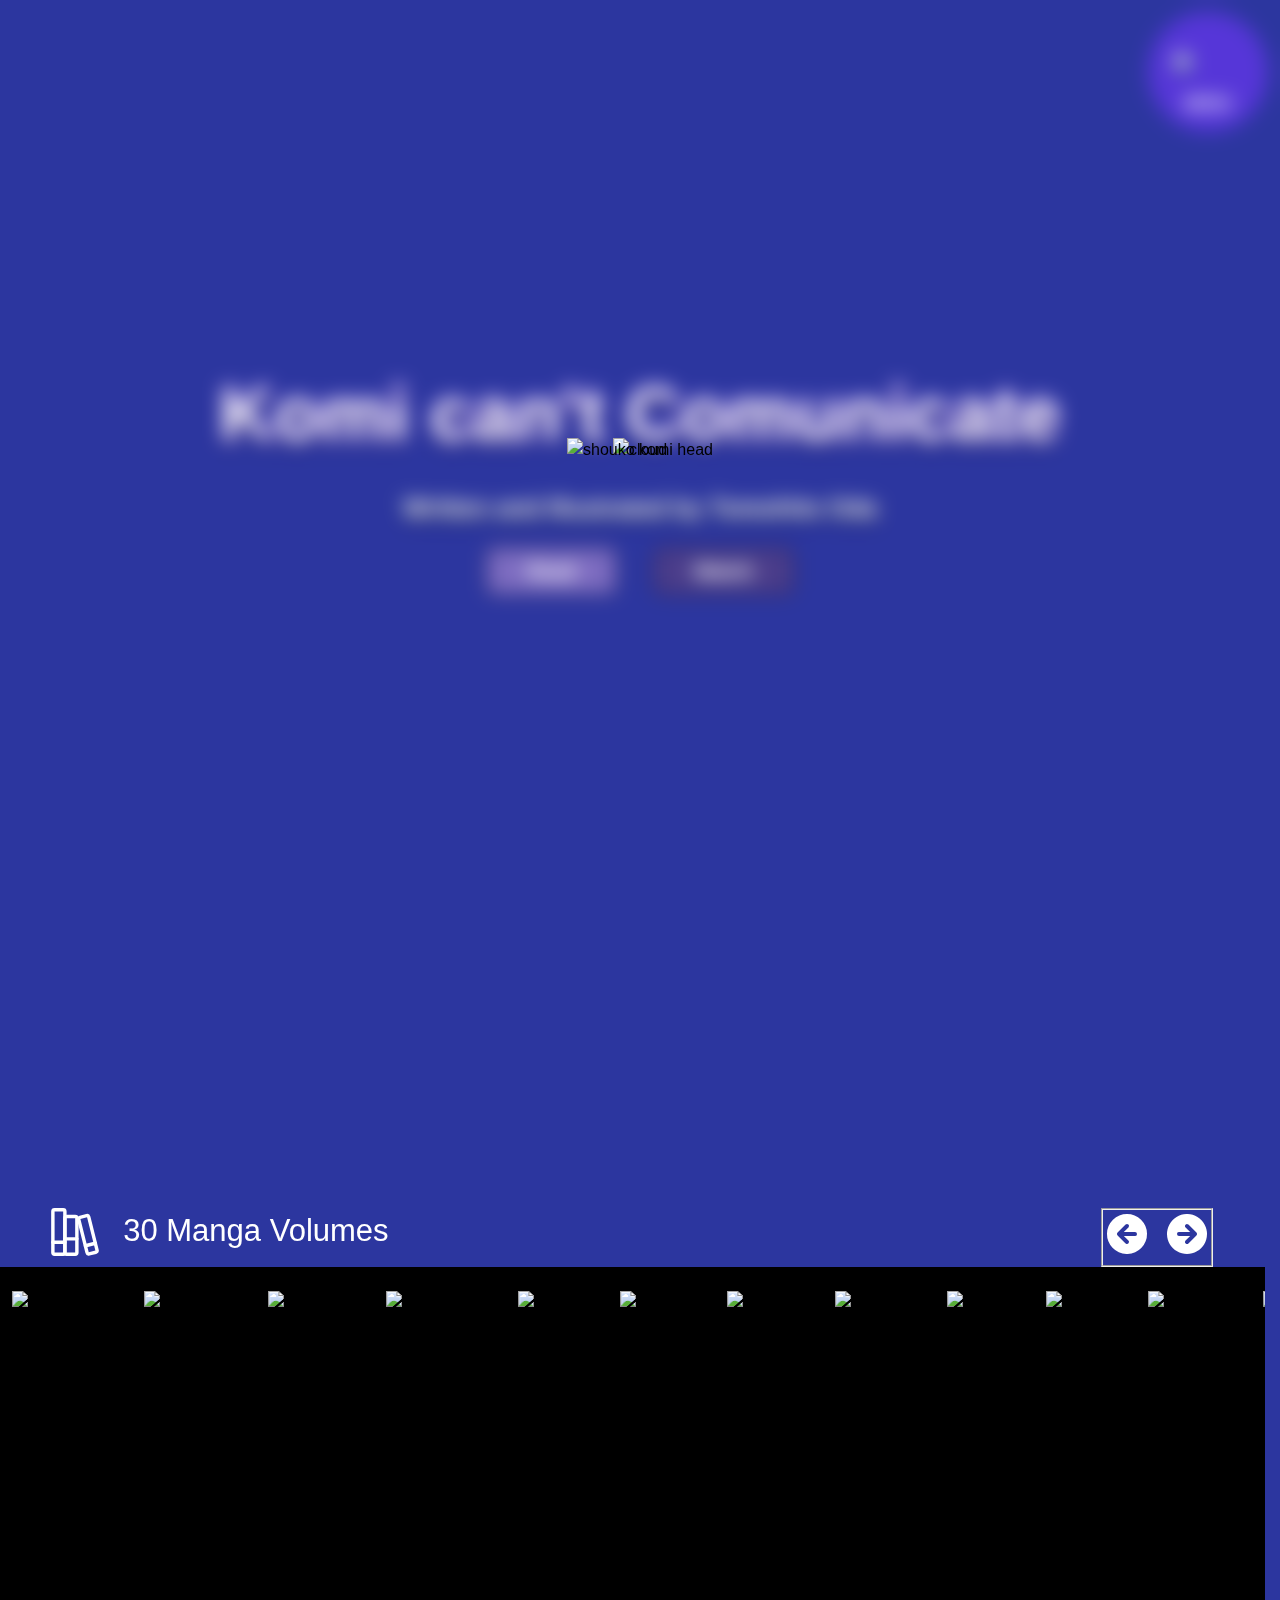
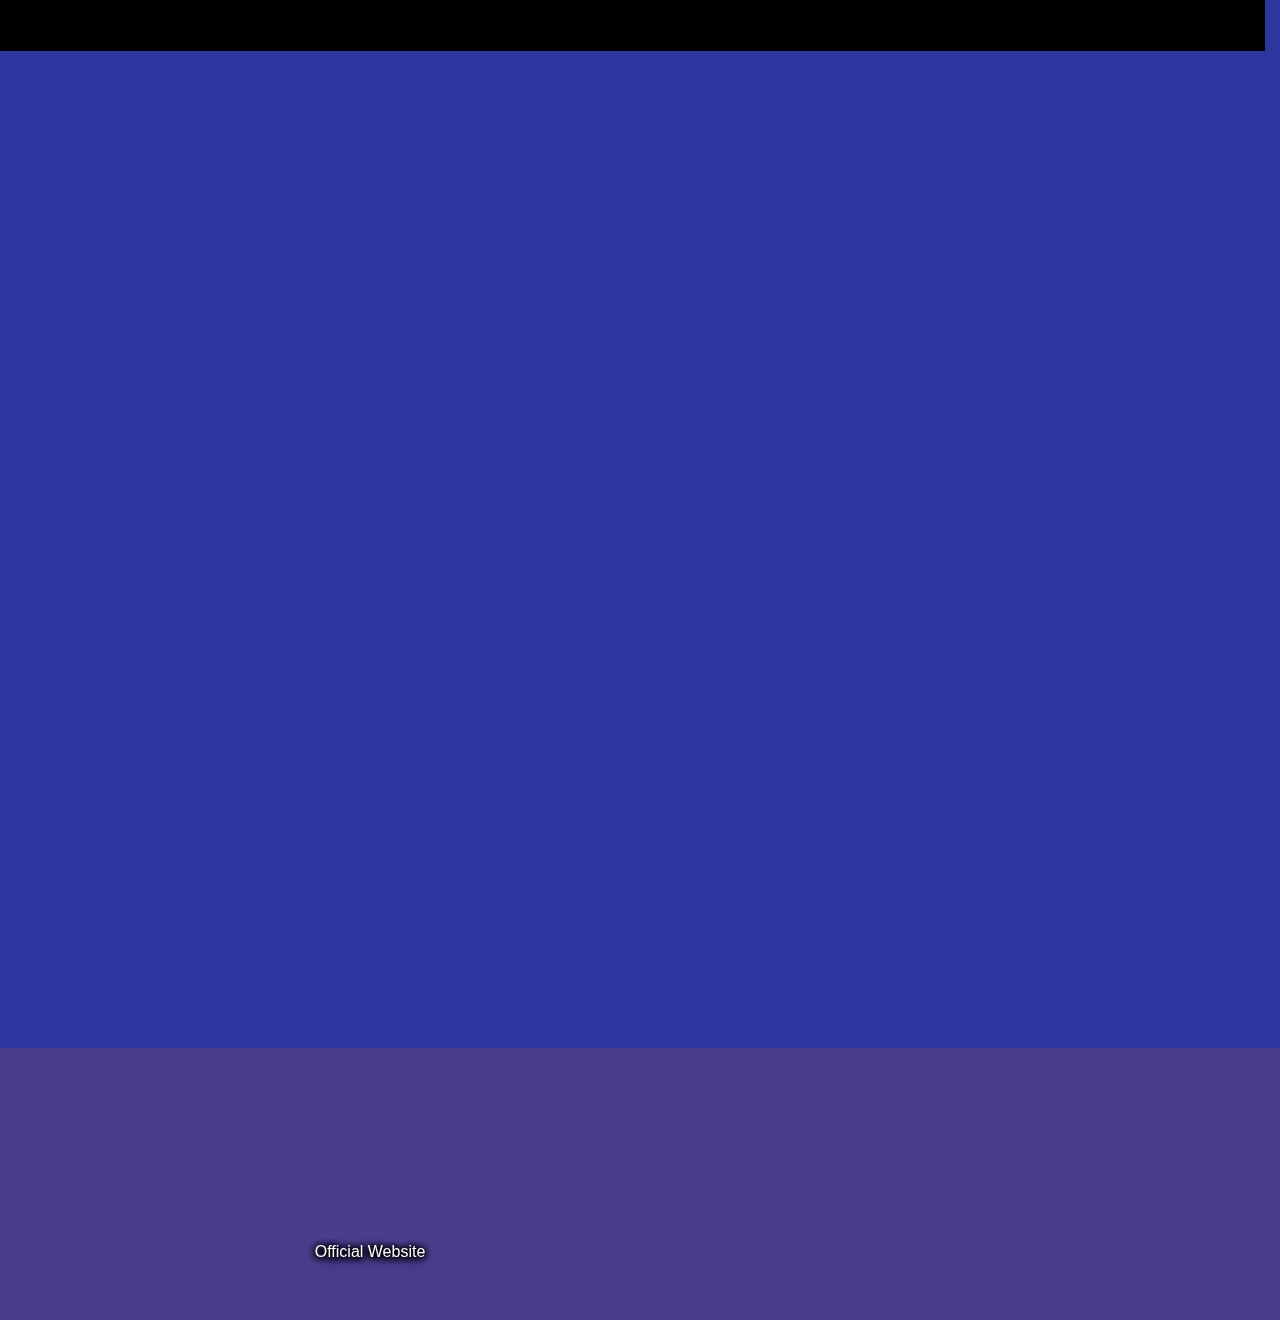
==== commit e949bf82: "Edited my website to be 95% accessible" ====
--- a/index.html
+++ b/index.html
@@ -1 +1 @@
-<!DOCTYPE html><html lang="en"><head><meta charset="UTF-8"><meta name="viewport" content="width=device-width, initial-scale=1.0"><title>Komi Landing Page</title><link rel="stylesheet" href="src.a0b3c3d8.css"><link href="https://api.fontshare.com/v2/css?f[]=plein@700&f[]=switzer@400&display=swap" rel="stylesheet"><script defer src="nav-menu.js"></script><script defer src="img-carousel.js"></script><script defer src="video_card.js"></script><script defer src="landing_page.js"></script></head><body> <div class="loader"> <div class="loader__spinner"> <img class="spinner-head" src="komi_cat_ears_head.94c984f8.png" alt="shouko komi head"> <img class="spinner-poof" src="komi_cat_ears_poof.caeef71c.png" alt="cloud"> </div> </div> <header> <nav class="primary-nav"> <button class="nav-btn-icon stacked" aria-label="Menu" aria-controls="primary-navigation"> <div class="komi-face stacked"> <img class="komi-face__poof" src="komi_cat_ears_poof.caeef71c.png"> <img class="komi-face__head" src="komi_cat_ears_head.94c984f8.png"> </div> <p class="ff-accent fw-bold text-neutral-100">MENU</p> <svg xmlns="http://www.w3.org/2000/svg" width="1em" height="1em" viewBox="0 0 256 256"><path fill="currentColor" d="M168.49 104.49L145 128l23.52 23.51a12 12 0 0 1-17 17L128 145l-23.51 23.52a12 12 0 0 1-17-17L111 128l-23.49-23.51a12 12 0 0 1 17-17L128 111l23.51-23.52a12 12 0 0 1 17 17ZM236 128A108 108 0 1 1 128 20a108.12 108.12 0 0 1 108 108Zm-24 0a84 84 0 1 0-84 84a84.09 84.09 0 0 0 84-84Z"></path></svg> </button> <ul id="primary-navigation" class="primary-nav__links"> <li> <a class="ff-accent fs-secondary-heading" href="pages\Story_Synopsis\story_synopsis.html">Story</a> </li> <li> <a class="ff-accent fs-secondary-heading" href="pages\Character_Gallery\characters.html">Characters</a> </li> <li> <a class="ff-accent fs-secondary-heading" href="pages\Anime_Reviews\anime_reviews.html">Anime Reviews</a> </li> </ul> </nav> </header> <main class="bg-primary-400"> <section aria-label="Hero Section" class="padding-bottom-800"> <div class="hero-section stacked"> <img class="hero-section__bg" src="komi_cant_communicate_CG_visual.74ccc53e.png" alt="Komi can't Communicate Anime Visual"> <div class="hero-section__content"> <h1 class="ff-accent fs-primary-heading fw-bold hero-title text-neutral-100">Komi can't Comunicate</h1> <h3 class="ff-accent fs-third-heading fw-bold hero-subtitle text-neutral-100">Written and Illustrated by Tomohito Oda</h3> <div class="hero-section__cta"> <a class="btn-1_v1 fw-bold" href="https://chapmanganato.com/manga-va953509" target="_blank">Read</a> <a class="btn-1_v2 fw-bold" href="https://aniwatch.to/watch/komi-cant-communicate-17906?ep=83660" target="_blank">Watch</a> </div> </div> </div> </section> <section aria-label="Image Carousel" class="padding-bottom-800"> <div class="img-carousel"> <div class="img-carousel__navigation"> <h2 class="ff-accent fs-secondary-heading left-icon-heading text-neutral-100"> <svg arai-label="Icon of leaning books" style="display:inline;" aria-label="Leaning Books Icon" xmlns="http://www.w3.org/2000/svg" width="1em" height="1em" viewBox="0 0 14 14"><g fill="none" stroke="currentColor" stroke-linecap="round" stroke-linejoin="round"><rect width="3.5" height="13" x=".55" y=".5" rx=".5"></rect><rect width="3.5" height="11" x="4.05" y="2.5" rx=".5"></rect><rect width="3" height="11" x="9.26" y="2.3" rx=".5" transform="rotate(-14.05 10.779 7.795)"></rect><path d="M.55 10h3.5m0-1h3.5m2.5 2l2.88-.72"></path></g></svg> 30 Manga Volumes </h2> <div class="img-carousel__btn-wrapper"> <button class="slide-left-btn"> <svg aria-label="move left" xmlns="http://www.w3.org/2000/svg" width="1em" height="1em" viewBox="0 0 24 24"><g fill="none" stroke-linecap="round" stroke-linejoin="round" stroke-width="1.5"><path fill="currentColor" d="M12 2a10 10 0 0 1 .324 19.995L12 22l-.324-.005A10 10 0 0 1 12 2zm.707 5.293a1 1 0 0 0-1.414 0l-4 4a1.048 1.048 0 0 0-.083.094l-.064.092l-.052.098l-.044.11l-.03.112l-.017.126L7 12l.004.09l.007.058l.025.118l.035.105l.054.113l.043.07l.071.095l.054.058l4 4l.094.083a1 1 0 0 0 1.32-1.497L10.415 13H16l.117-.007A1 1 0 0 0 16 11h-5.586l2.293-2.293l.083-.094a1 1 0 0 0-.083-1.32z"></path></g></svg> </button> <button class="slide-right-btn"> <svg aria-label="move right" xmlns="http://www.w3.org/2000/svg" width="1em" height="1em" viewBox="0 0 24 24"><g fill="none" stroke-linecap="round" stroke-linejoin="round" stroke-width="1.5"><path fill="currentColor" d="m12 2l.324.005a10 10 0 1 1-.648 0L12 2zm.613 5.21a1 1 0 0 0-1.32 1.497L13.584 11H8l-.117.007A1 1 0 0 0 8 13h5.584l-2.291 2.293l-.083.094a1 1 0 0 0 1.497 1.32l4-4l.073-.082l.064-.089l.062-.113l.044-.11l.03-.112l.017-.126L17 12l-.007-.118l-.029-.148l-.035-.105l-.054-.113l-.071-.111a1.008 1.008 0 0 0-.097-.112l-4-4z"></path></g></svg> </button> </div> </div> <div class="img-carousel__track"> <img src="Volume_1.4c6564d5.jpg"> <img src="Volume_2.b190a9dd.jpg"> <img src="Volume_3.4ed3939c.jpg"> <img src="Volume_4.3b1c5c92.jpg"> <img src="Volume_5.56fc3dd8.jpg"> <img src="Volume_6.90c3d5f1.jpg"> <img src="Volume_7.855f28b4.jpg"> <img src="Volume_8.4d3480ac.jpg"> <img src="Volume_9.e1efac79.jpg"> <img src="Volume_10.b249d060.jpg"> <img src="Volume_11.303a6e61.jpg"> <img src="Volume_12.ed5cf94c.jpg"> <img src="Volume_13.f11cd1ee.jpg"> <img src="Volume_14.df233a43.jpg"> <img src="Volume_15.0224e590.jpg"> <img src="Volume_16.5b62abcf.jpg"> </div> </div> </section> <section aria-label="Content and Image" class="padding-bottom-800"> <div class="container content-and-img even-columns"> <img src="manga_panels.ac09091d.png" alt="manga panels"> <div class="content-and-img__content"> <h2 class="ff-accent fs-secondary-heading fw-bold text-neutral-100">A journey to make 100 friends</h2> <p class="text-neutral-100">As Tadano begins his high school career, he discoveres the school beautiful queen Komi. One day, after an encounter with Komi in the classroom, Tadano finds out that despite Komi's cold appearance, she has trouble communicating with other people. After this discovery Tadano embarks on a quest to help achieve Komi's dream of making 100 friends.</p> </div> </div> </section> <section aria-label="Video Popup Cards" class="padding-bottom-800"> <div class="container video-card-wrapper">  <div class="video-card"> <a class="| stacked video-card__card">  <svg class="play-icon" xmlns="http://www.w3.org/2000/svg" viewBox="0 0 16 16"><path fill="currentColor" d="M8 0a8 8 0 1 1 0 16A8 8 0 0 1 8 0ZM1.5 8a6.5 6.5 0 1 0 13 0a6.5 6.5 0 0 0-13 0Zm4.879-2.773l4.264 2.559a.25.25 0 0 1 0 .428l-4.264 2.559A.25.25 0 0 1 6 10.559V5.442a.25.25 0 0 1 .379-.215Z"></path></svg> <img src="komi_trailer_thumbnail.8265d25d.jpg"> </a> <h3 class="ff-accent fs-third-heading fw-bold text-neutral-100">Season 1</h3> <div class="video-card__popup" data-visible="hide"> <div class="popup_wrapper"> <iframe src="https://www.youtube.com/embed/tLdLTSnmnoA?si=MfF5C81jNCK6BV0g&autoplay=1&mute=1;start=0" title="YouTube video player" frameborder="0" allow="accelerometer; autoplay; clipboard-write; encrypted-media; gyroscope; picture-in-picture; web-share" allowfullscreen> </iframe>   <button class="video_close_btn"> <svg xmlns="http://www.w3.org/2000/svg" viewBox="0 0 12 12"><path fill="currentColor" d="M2.22 2.22a.749.749 0 0 1 1.06 0L6 4.939L8.72 2.22a.749.749 0 1 1 1.06 1.06L7.061 6L9.78 8.72a.749.749 0 1 1-1.06 1.06L6 7.061L3.28 9.78a.749.749 0 1 1-1.06-1.06L4.939 6L2.22 3.28a.749.749 0 0 1 0-1.06Z"></path></svg> </button> </div> </div> </div> <div class="video-card"> <a class="| stacked video-card__card"> <svg class="play-icon" xmlns="http://www.w3.org/2000/svg" viewBox="0 0 16 16"><path fill="currentColor" d="M8 0a8 8 0 1 1 0 16A8 8 0 0 1 8 0ZM1.5 8a6.5 6.5 0 1 0 13 0a6.5 6.5 0 0 0-13 0Zm4.879-2.773l4.264 2.559a.25.25 0 0 1 0 .428l-4.264 2.559A.25.25 0 0 1 6 10.559V5.442a.25.25 0 0 1 .379-.215Z"></path></svg> <img src="komi_trailer_2_thumbnail.98f7a3a0.jpg"> </a> <h3 class="ff-accent fs-third-heading fw-bold text-neutral-100">Season 2</h3> <div class="video-card__popup" data-visible="hide"> <div class="popup_wrapper"> <iframe src="https://www.youtube.com/embed/7n9JGuR0HrY?si=mzbud2IFEF9Shj_c?&autoplay=1&mute=1;start=0" title="YouTube video player" frameborder="0" allow="accelerometer; autoplay; clipboard-write; encrypted-media; gyroscope; picture-in-picture; web-share" allowfullscreen> </iframe> <button class="video_close_btn"> <svg xmlns="http://www.w3.org/2000/svg" viewBox="0 0 12 12"><path fill="currentColor" d="M2.22 2.22a.749.749 0 0 1 1.06 0L6 4.939L8.72 2.22a.749.749 0 1 1 1.06 1.06L7.061 6L9.78 8.72a.749.749 0 1 1-1.06 1.06L6 7.061L3.28 9.78a.749.749 0 1 1-1.06-1.06L4.939 6L2.22 3.28a.749.749 0 0 1 0-1.06Z"></path></svg> </button> </div> </div> </div> </div> </section> <section aria-label="Final Call to Action" class="padding-bottom-800"> <div class="| container final_CTA stacked"> <a class="btn-2 fw-bold text-neutral-900" href="https://chapmanganato.com/manga-va953509" target="_blank">Read</a> <a class="btn-2 fw-bold text-neutral-900" href="https://aniwatch.to/watch/komi-cant-communicate-17906?ep=83660" target="_blank">Watch</a> <img src="Komi-san.wa.Comyushou.desu..600.3530616.ced3597d.jpg"> </div> </section> </main> <footer class="bg-accent-500 primary-footer"> <nav class="footer-nav stacked"> <ul class="footer-nav__links" aria-label="Links to find out more about the anime"> <li> <a href="https://www.viz.com/vizmanga/chapters/komi-cant-communicate" target="_blank" role="button" aria-label="Find out more about the on viz.com"> <img src="viz_logo.cdaa390d.png" alt="viz media logo"> </a> </li> <li> <a href="https://komisan.fandom.com/wiki/Komi-san_wa_Komyushou_Desu_Wiki" target="_blank" role="button" aria-label="Find out more about the anime on Komi can't Communicate wiki"> <img src="komi_wiki_tite_logo.f6406eb6.png" alt=""> </a> </li> <li> <a class="footer-nav__card stacked" href="https://www.komisan-official.com/" target="_blank" role="button" aria-label="Find out more about the on the official website"> <img src="komi_school_window_banner.09a6631c.png" alt=""> <h3>Official Website</h3> </a> </li> </ul> <img class="footer-nav__bg-img" src="komi_cat_ears_half_face.29b8edf2.png" alt="komi's face with cat ears"> </nav> </footer> </body></html>
+<!DOCTYPE html><html lang="en"><head><meta charset="UTF-8"><meta name="viewport" content="width=device-width, initial-scale=1.0"><title>Komi Can't Communicate Official Website</title><link rel="stylesheet" href="src.d465625e.css"><link href="https://api.fontshare.com/v2/css?f[]=plein@700&f[]=switzer@400&display=swap" rel="stylesheet"><script type="module" src="nav-menu.497a6dd4.js"></script><script defer src="img-carousel.994fccf8.js"></script><script type="module" src="video_card.46b6b3de.js"></script><script defer src="landing_page.c92befb2.js"></script></head><body> <div aria-hidden="true" class="loader"> <div class="loader__spinner"> <img class="spinner-head" src="komi_cat_ears_head.94c984f8.png" alt="shouko komi head"> <img class="spinner-poof" src="komi_cat_ears_poof.caeef71c.png" alt="cloud"> </div> </div> <nav role="navigation" class="primary-nav"> <h1 class="visually-hidden">Navigation</h1> <button class="nav-btn-icon stacked" data-toggle="collapse" aria-expanded="false" aria-controls="primary-navigation"> <div class="komi-face stacked"> <img aria-hidden="true" class="komi-face__poof" src="komi_cat_ears_poof.caeef71c.png"> <img aria-hidden="true" class="komi-face__head" src="komi_cat_ears_head.94c984f8.png"> </div> <span class="visually-hidden">Toggle navigation menu</span> <p aria-hidden="true" class="ff-accent fw-bold text-neutral-100">MENU</p> <svg xmlns="http://www.w3.org/2000/svg" width="1em" height="1em" viewBox="0 0 256 256"><path fill="currentColor" d="M168.49 104.49L145 128l23.52 23.51a12 12 0 0 1-17 17L128 145l-23.51 23.52a12 12 0 0 1-17-17L111 128l-23.49-23.51a12 12 0 0 1 17-17L128 111l23.51-23.52a12 12 0 0 1 17 17ZM236 128A108 108 0 1 1 128 20a108.12 108.12 0 0 1 108 108Zm-24 0a84 84 0 1 0-84 84a84.09 84.09 0 0 0 84-84Z"></path></svg> </button> <ul aria-hidden="true" id="primary-navigation" class="primary-nav__links"> <li> <a tabindex="-1" class="ff-accent fs-secondary-heading" href="pages\Story_Synopsis\story_synopsis.html"> <p aria-hidden="true">Story</p> <span class="visually-hidden">Read the story synopsis</span> </a> </li> <li> <a tabindex="-1" class="ff-accent fs-secondary-heading" href="pages\Character_Gallery\characters.html"> <p aria-hidden="true">Characters</p> <span class="visually-hidden">View a profile gallery of anime characters</span> </a> </li> <li> <a tabindex="-1" class="ff-accent fs-secondary-heading" href="pages\Anime_Reviews\anime_reviews.html"> <p aria-hidden="true">Anime Reviews</p> <span class="visually-hidden">Read peoples' anime reviews</span> </a> </li> </ul> <button tabindex="-1" aria-hidden="true" class="second_close_btn visually-hidden">Close navigation menu</button> </nav> <main role="main" class="bg-primary-400"> <article aria-label="Hero Section" class="padding-bottom-800"> <div class="hero-section stacked"> <img class="hero-section__bg" src="komi_cant_communicate_CG_visual.74ccc53e.png" alt=""> <div class="hero-section__content"> <h1 class="ff-accent fs-primary-heading fw-bold hero-title text-neutral-100">Komi can't Comunicate</h1> <p class="ff-accent fs-third-heading fw-bold hero-subtitle text-neutral-100">Written and Illustrated by Tomohito Oda</p> <div class="hero-section__cta"> <a class="btn-1_v1 fw-bold" href="https://chapmanganato.com/manga-va953509" target="_blank"> <p aria-hidden="true">Read</p> <span class="visually-hidden">Read the manga at chapmanganato.to</span> </a> <a class="btn-1_v2 fw-bold" href="https://aniwatch.to/watch/komi-cant-communicate-17906?ep=83660" target="_blank"> <p aria-hidden="true">Watch</p> <span class="visually-hidden">Watch the anime at aniwatch.to</span> </a> </div> </div> </div> </article> <article class="padding-bottom-800"> <div class="img-carousel"> <div class="img-carousel__navigation"> <h2 class="ff-accent fs-secondary-heading left-icon-heading text-neutral-100"> <svg arai-label="Icon of leaning books" style="display:inline;" aria-label="Leaning Books Icon" xmlns="http://www.w3.org/2000/svg" width="1em" height="1em" viewBox="0 0 14 14"><g fill="none" stroke="currentColor" stroke-linecap="round" stroke-linejoin="round"><rect width="3.5" height="13" x=".55" y=".5" rx=".5"></rect><rect width="3.5" height="11" x="4.05" y="2.5" rx=".5"></rect><rect width="3" height="11" x="9.26" y="2.3" rx=".5" transform="rotate(-14.05 10.779 7.795)"></rect><path d="M.55 10h3.5m0-1h3.5m2.5 2l2.88-.72"></path></g></svg> 30 Manga Volumes </h2> <span class="visually-hidden">Image Carousel</span> <p class="visually-hidden">Image Carousel Help: Use the left and right arrow buttons to slide the image carousel left or right to view all of the images on the carousel</p> <fieldset class="img-carousel__btn-wrapper"> <legend class="visually-hidden">Image Carousel controls</legend> <button class="slide-left-btn"> <span class="visually-hidden">Move Image Carousel Left</span> <svg xmlns="http://www.w3.org/2000/svg" width="1em" height="1em" viewBox="0 0 24 24"><g fill="none" stroke-linecap="round" stroke-linejoin="round" stroke-width="1.5"><path fill="currentColor" d="M12 2a10 10 0 0 1 .324 19.995L12 22l-.324-.005A10 10 0 0 1 12 2zm.707 5.293a1 1 0 0 0-1.414 0l-4 4a1.048 1.048 0 0 0-.083.094l-.064.092l-.052.098l-.044.11l-.03.112l-.017.126L7 12l.004.09l.007.058l.025.118l.035.105l.054.113l.043.07l.071.095l.054.058l4 4l.094.083a1 1 0 0 0 1.32-1.497L10.415 13H16l.117-.007A1 1 0 0 0 16 11h-5.586l2.293-2.293l.083-.094a1 1 0 0 0-.083-1.32z"></path></g></svg> </button> <button class="slide-right-btn"> <span class="visually-hidden">Move Image Carousel Right</span> <svg xmlns="http://www.w3.org/2000/svg" width="1em" height="1em" viewBox="0 0 24 24"><g fill="none" stroke-linecap="round" stroke-linejoin="round" stroke-width="1.5"><path fill="currentColor" d="m12 2l.324.005a10 10 0 1 1-.648 0L12 2zm.613 5.21a1 1 0 0 0-1.32 1.497L13.584 11H8l-.117.007A1 1 0 0 0 8 13h5.584l-2.291 2.293l-.083.094a1 1 0 0 0 1.497 1.32l4-4l.073-.082l.064-.089l.062-.113l.044-.11l.03-.112l.017-.126L17 12l-.007-.118l-.029-.148l-.035-.105l-.054-.113l-.071-.111a1.008 1.008 0 0 0-.097-.112l-4-4z"></path></g></svg> </button> </fieldset> </div> <div class="img-carousel__track"> <img src="Volume_1.4c6564d5.jpg" alt="In a classroom, Komi's writing on a chalkboard with Tadano standing in the background"> <img src="Volume_2.b190a9dd.jpg" alt="In a ramen restaurant, Komi is sitting down eating next to her friends, Tadano and Najime."> <img src="Volume_3.4ed3939c.jpg" alt="Komi dressed in a kimono at a Japanese festival, sitting down in a deep squat"> <img src="Volume_4.3b1c5c92.jpg" alt="Komi in gym class attire, outside with a bunch of her classmates."> <img src="Volume_5.56fc3dd8.jpg" alt="Komi sitting down in a chair in a maid outfit, getting her hair tied by another girl."> <img src="Volume_6.90c3d5f1.jpg" alt="Komi in a green and ablue apron, washing dishes"> <img src="Volume_7.855f28b4.jpg" alt="Komi kneeling down behind two kids she's playing with in the snow"> <img src="Volume_8.4d3480ac.jpg" alt="Komi looks behind her left shoulder as she galances at Tadano holding a camera"> <img src="Volume_9.e1efac79.jpg" alt="Komi holding a bat inside a batting cage"> <img src="Volume_10.b249d060.jpg" alt="Komi sitting on a bed while her friend, Rumiko sits on the ground next to the bed"> <img src="Volume_11.303a6e61.jpg" alt="Komi and her friends, Tadano and Najime standing next to a barbecue grill."> <img src="Volume_12.ed5cf94c.jpg" alt="Komi and her friends enjoying a sunny beach"> <img src="Volume_13.f11cd1ee.jpg" alt="Komi and her little cousin holding glasses of milk"> <img src="Volume_14.df233a43.jpg" alt="Komi and her friends, Tadano and Rumiko staring at the sky as they watch fireworks"> <img src="Volume_15.0224e590.jpg" alt="Komi and her classmates watch as two girls hug each other"> <img src="Volume_16.5b62abcf.jpg" alt="Komi and her friend, Tadano riding bikes on a nice spring day"> <img src="https://i.pinimg.com/564x/49/05/28/490528e57f5153c6bd8638c69d5d79e4.jpg" alt="Komi and Rumiko dressed in long dresses sit on a set of stairs as they talk to each other"> <img src="https://i.pinimg.com/564x/97/23/0b/97230b423c29d11ff7fb4c6833970fac.jpg" alt="Komi and Tadano in gym class attire, sitting inside a shed"> <img src="https://i.pinimg.com/564x/68/93/81/689381781670d334f63d5fcbd06bf2d7.jpg" alt="Komi in a long flannel dress, walking in nature with orange and yellow leaves."> <img src="https://i.pinimg.com/564x/4b/43/d1/4b43d1a3e43cb70db7882466d1d6a4d6.jpg" alt="Komi sitting down at a crowded Japanese style low table eating."> <img src="https://i.pinimg.com/564x/9a/41/e8/9a41e84537679caabbc5a501e13cf5c9.jpg" alt="Komi playing outside with her friend Rumiko and two more of her friends."> <img src="https://i.pinimg.com/564x/14/36/43/1436439630caf5cd83e7f817e51d9783.jpg" alt="Inside a church building, Komi is leaving with her friends while she glances over towards Rumiko."> <img src="https://i.pinimg.com/564x/85/dd/8e/85dd8eafe31910894cef3e2aff9bb9cb.jpg" alt="In the late evening, Komi anxiously holds onto her hair."> <img src="https://i.pinimg.com/564x/75/fa/14/75fa14d5eff241db329d759c17032c51.jpg" alt="Komi and her boyfriend, Tadano vist an aquarium."> <img src="https://d28hgpri8am2if.cloudfront.net/book_images/onix/cvr9781974737048/komi-cant-communicate-vol-25-9781974737048_lg.jpg" alt="Komi is jumping rope with her two friends, Rumiko and Yamai."> <img src="https://d28hgpri8am2if.cloudfront.net/book_images/onix/cvr9781974738885/komi-cant-communicate-vol-26-9781974738885_lg.jpg" alt="Komi and Tadano hang out in a hotel room"> <img src="https://d28hgpri8am2if.cloudfront.net/book_images/onix/cvr9781974740635/komi-cant-communicate-vol-27-9781974740635_lg.jpg" alt="Komi and four of her friends are dressed in kimonos, sitting outside on a nice spring day"> <img src="https://d28hgpri8am2if.cloudfront.net/book_images/onix/cvr9781974742899/komi-cant-communicate-vol-28-9781974742899_lg.jpg" alt="Komi is sitting in a sauna with three of her friends"> <img src="https://d28hgpri8am2if.cloudfront.net/book_images/onix/cvr9781974743711/komi-cant-communicate-vol-29-9781974743711_lg.jpg" alt="Komi is sleeping while Najime smirks as Najime looks over Komi"> <img src="https://external-content.duckduckgo.com/iu/?u=https%3A%2F%2Fpreview.redd.it%2Fart-komi-cant-communicate-volume-30-cover-v0-v096eo35y69b1.jpg%3Fauto%3Dwebp%26s%3D87a381cdc1590a5f30382d124246521002705916&f=1&nofb=1&ipt=3609de6e9f5ae39f188cb10296cc67c502c03a6e8eb6e61f24309e586451099c&ipo=images" alt="Outside in the night, Komi is standing next to a girl named Kawai while the both of them are wet."> </div> </div> </article> <article aria-label="Story Synopsis" class="padding-bottom-800"> <article class="container content-and-img even-columns"> <img src="manga_panels.ac09091d.png" alt=""> <div class="content-and-img__content"> <h2 class="ff-accent fs-secondary-heading fw-bold text-neutral-100">A journey to make 100 friends</h2> <p class="text-neutral-100">As Tadano begins his high school career, he discovers that the school's beautiful queen named Komi. One day, after an encounter with Komi in the classroom, Tadano finds out that despite Komi's cold appearance, she has trouble communicating with other people. After this discovery Tadano embarks on a quest to help achieve Komi's dream of making 100 friends.</p> </div> </article> </article> <article aria-label="Anime Trailers" class="padding-bottom-800"> <h2 class="visually-hidden">Anime Trailers</h2> <div class="container video-card-wrapper"> <div class="video-card"> <h3 class="ff-accent fs-third-heading fw-bold text-neutral-100 video-card__title">Season 1 Trailer</h3> <button class="| stacked video-card__card" aria-expanded="false">  <span class="visually-hidden">Watch Season 1 Trailer</span> <svg class="play-icon" xmlns="http://www.w3.org/2000/svg" viewBox="0 0 16 16"><path fill="currentColor" d="M8 0a8 8 0 1 1 0 16A8 8 0 0 1 8 0ZM1.5 8a6.5 6.5 0 1 0 13 0a6.5 6.5 0 0 0-13 0Zm4.879-2.773l4.264 2.559a.25.25 0 0 1 0 .428l-4.264 2.559A.25.25 0 0 1 6 10.559V5.442a.25.25 0 0 1 .379-.215Z"></path></svg> <img src="komi_trailer_thumbnail.8265d25d.jpg" alt=""> </button> <div role="dialog" class="video-card__popup" data-visible="hide" aria-modal="true" aria-labelledby="popup-label"> <span id="popup-label" class="visually-hidden">Viewing Video</span> <div class="popup_wrapper"> <button class="video_close_btn"> <span class="visually-hidden">Close video dialog</span> <svg xmlns="http://www.w3.org/2000/svg" viewBox="0 0 12 12"><path fill="currentColor" d="M2.22 2.22a.749.749 0 0 1 1.06 0L6 4.939L8.72 2.22a.749.749 0 1 1 1.06 1.06L7.061 6L9.78 8.72a.749.749 0 1 1-1.06 1.06L6 7.061L3.28 9.78a.749.749 0 1 1-1.06-1.06L4.939 6L2.22 3.28a.749.749 0 0 1 0-1.06Z"></path></svg> </button> <iframe src="https://www.youtube.com/embed/tLdLTSnmnoA?si=GfB-kR1EOX9KbGnF?rel=0&enablejsapi=1" title="YouTube video player" frameborder="0" allow="accelerometer; autoplay; clipboard-write; encrypted-media; gyroscope; picture-in-picture; web-share" allowfullscreen> </iframe>    <button class="video_close_btn"> <span class="visually-hidden">Close video dialog</span> <svg xmlns="http://www.w3.org/2000/svg" viewBox="0 0 12 12"><path fill="currentColor" d="M2.22 2.22a.749.749 0 0 1 1.06 0L6 4.939L8.72 2.22a.749.749 0 1 1 1.06 1.06L7.061 6L9.78 8.72a.749.749 0 1 1-1.06 1.06L6 7.061L3.28 9.78a.749.749 0 1 1-1.06-1.06L4.939 6L2.22 3.28a.749.749 0 0 1 0-1.06Z"></path></svg> </button> </div> </div> </div> <div class="video-card"> <h3 class="ff-accent fs-third-heading fw-bold text-neutral-100 video-card__title">Season 2 Trailer</h3> <button class="| stacked video-card__card" aria-expanded="false"> <span class="visually-hidden">Watch Season 2 Trailer</span> <svg class="play-icon" xmlns="http://www.w3.org/2000/svg" viewBox="0 0 16 16"><path fill="currentColor" d="M8 0a8 8 0 1 1 0 16A8 8 0 0 1 8 0ZM1.5 8a6.5 6.5 0 1 0 13 0a6.5 6.5 0 0 0-13 0Zm4.879-2.773l4.264 2.559a.25.25 0 0 1 0 .428l-4.264 2.559A.25.25 0 0 1 6 10.559V5.442a.25.25 0 0 1 .379-.215Z"></path></svg> <img src="komi_trailer_2_thumbnail.98f7a3a0.jpg" alt=""> </button> <div role="dialog" class="video-card__popup" data-visible="hide" aria-modal="true" aria-labelledby="popup-label"> <span id="popup-label" class="visually-hidden">Viewing Video</span> <div class="popup_wrapper"> <button class="video_close_btn"> <span class="visually-hidden">Close video dialog</span> <svg xmlns="http://www.w3.org/2000/svg" viewBox="0 0 12 12"><path fill="currentColor" d="M2.22 2.22a.749.749 0 0 1 1.06 0L6 4.939L8.72 2.22a.749.749 0 1 1 1.06 1.06L7.061 6L9.78 8.72a.749.749 0 1 1-1.06 1.06L6 7.061L3.28 9.78a.749.749 0 1 1-1.06-1.06L4.939 6L2.22 3.28a.749.749 0 0 1 0-1.06Z"></path></svg> </button> <iframe src="https://www.youtube.com/embed/7n9JGuR0HrY?si=mzbud2IFEF9Shj_c?rel=0&enablejsapi=1" title="YouTube video player" frameborder="0" allow="accelerometer; autoplay; clipboard-write; encrypted-media; gyroscope; picture-in-picture; web-share" allowfullscreen> </iframe> <button class="video_close_btn"> <span class="visually-hidden">Close video dialog</span> <svg xmlns="http://www.w3.org/2000/svg" viewBox="0 0 12 12"><path fill="currentColor" d="M2.22 2.22a.749.749 0 0 1 1.06 0L6 4.939L8.72 2.22a.749.749 0 1 1 1.06 1.06L7.061 6L9.78 8.72a.749.749 0 1 1-1.06 1.06L6 7.061L3.28 9.78a.749.749 0 1 1-1.06-1.06L4.939 6L2.22 3.28a.749.749 0 0 1 0-1.06Z"></path></svg> </button> </div> </div> </div> </div> </article> <article aria-label="Final Call to Action" class="padding-bottom-800"> <div class="| container final_CTA stacked"> <a class="btn-2 fw-bold text-neutral-900" href="https://chapmanganato.com/manga-va953509" target="_blank"> <p aria-hidden="true">Read</p> <span style="left:0;" class="visually-hidden">Go to chapmanganato</span> </a> <a class="btn-2 fw-bold text-neutral-900" href="https://aniwatch.to/watch/komi-cant-communicate-17906?ep=83660" target="_blank"> <p aria-hidden="true">Watch</p> <span style="left:0;" class="visually-hidden">Go to aniwatch.to</span> </a> <img src="Komi-san.wa.Comyushou.desu..600.3530616.ced3597d.jpg" alt=""> </div> </article> </main> <footer role="contentinfo" class="bg-accent-500 primary-footer"> <h1 class="visually-hidden">Footer</h1> <div class="footer-nav stacked"> <div class="footer-nav__links"> <div class="footer-nav__link-item"> <a href="https://www.viz.com/vizmanga/chapters/komi-cant-communicate" target="_blank"> <span class="visually-hidden">Find more about the anime on viz.com</span> <img src="viz_logo.cdaa390d.png" alt=""> </a> </div> <div class="footer-nav__link-item"> <a href="https://komisan.fandom.com/wiki/Komi-san_wa_Komyushou_Desu_Wiki" target="_blank"> <span class="visually-hidden">Go to the Komi Can't Communicate Fandom Wiki Website</span> <img src="komi_wiki_tite_logo.f6406eb6.png" alt=""> </a> </div> <div class="footer-nav__link-item"> <a class="footer-nav__card stacked" href="https://www.komisan-official.com/" target="_blank"> <p aria-hidden="true" style="z-index:1;">Official Website</p> <span class="visually-hidden">Go to Komi can't Communicate Japanese Website</span> <img src="komi_school_window_banner.09a6631c.png" alt=""> </a> </div> </div> <img class="footer-nav__bg-img" src="komi_cat_ears_half_face.29b8edf2.png" alt=""> </div> </footer> </body></html>--- a/src.d465625e.css
+++ b/src.d465625e.css
@@ -0,0 +1 @@
+.bg-accent-300{background-color:#7d6cc1}.bg-accent-400{background-color:#5636d8}.bg-accent-500{background-color:#4b3d8b}.bg-primary-400{background-color:#2c369f}.bg-neutral-100{background-color:#fff}.bg-neutral-900{background-color:#27292b}.text-neutral-100{color:#fff}.text-neutral-900{color:#27292b}.ff-body{font-family:Switzer,sans-serif}.ff-accent{font-family:Plein,sans-serif}body{font-family:Switzer,sans-serif}.fs-primary-heading{font-size:3.062rem}.fs-secondary-heading{font-size:1.562rem}.fs-body-500,.fs-third-heading{font-size:1.25rem}.fs-body-400{font-size:1rem}.fs-body-300{font-size:.812rem}.fw-regular{font-weight:400}.fw-bold{font-weight:700}*,:after,:before{box-sizing:border-box}*{margin:0;padding:0;font:inherit}img,picture,svg,video{display:block;max-width:100%}ol,ul{list-style:none}button{cursor:pointer}html{color-scheme:dark light}body,html{position:relative;min-height:100vh;line-height:1.5}:focus-visible{outline:3px solid #fff;outline-offset:8px;transition:outline 80ms ease-in}.container{width:min(1200px,100% - 40px);margin-inline:auto}.padding-bottom-800{padding-bottom:128px}.even-columns{display:grid}.middle-of-screen{display:flex;justify-content:center;align-items:center}.stacked{display:grid;place-items:center}.stacked>*{grid-column:1/-1;grid-row:1/-1}.visually-hidden{position:absolute;width:1px;height:1px;overflow:hidden;left:-10000px}@media (min-width:464px){.even-columns{grid-auto-flow:column;grid-auto-columns:1fr}}.btn-1_v1,.btn-1_v2{color:#fff;font-size:1.25rem;background-color:#7d6cc1;padding-block:8px;padding-inline:40px;border-radius:8px;border:1px solid #000;text-decoration:none;z-index:1;transition:background-color .2s ease-in}.btn-1_v1:focus-visible,.btn-1_v1:hover,.btn-1_v2:focus-visible,.btn-1_v2:hover{background-color:#5636d8}.btn-1_v2{color:#fff;font-size:1.25rem;background-color:#4b3d8b;padding-block:8px;padding-inline:40px;z-index:1;transition:background-color .2s ease-in}.btn-1_v2,.btn-2{border-radius:8px;border:1px solid #000;text-decoration:none}.btn-2{background-color:#fff;font-size:clamp(.812rem,4vw,1.25rem);padding-block:clamp(4px,2vw,8px);padding-inline:clamp(18px,6vw,36px);transition:background-color .2s ease-in,color .2s ease-in}.btn-2:focus-visible,.btn-2:hover{background-color:#27292b;color:#fff}.btn-2:focus-visible{outline:3px solid #000}.hero-section{background-color:#2c369f;height:clamp(648px,100vw,1080px);overflow:hidden}.hero-section__bg{align-self:start;z-index:0;transform-origin:top center;transform:translateY(-32px);scale:1.83}.hero-section__content{display:flex;flex-direction:column;align-self:end;align-items:center;text-align:center;row-gap:19px;margin-bottom:128px;z-index:0}.hero-section__content .hero-title{font-size:3.062rem;text-shadow:0 4.74px 10px rgba(0,0,0,.5),-1px 0 6px #5636d8,0 1px 6px #5636d8,1px 0 6px #5636d8,0 1px 6px #5636d8;padding-inline:20px}.hero-section__content .hero-subtitle{font-size:1rem;text-shadow:0 4.74px 10px rgba(0,0,0,.5),-1px 0 6px #2c369f,0 1px 6px #2c369f,1px 0 6px #2c369f,0 1px 6px #2c369f}.hero-section__content .hero-section__cta{display:flex;gap:36px}@media (min-width:32.25em){.hero-section__bg{scale:1.4;transform:translateY(-160px)}.hero-section__content{align-self:center}.hero-section__content .hero-title{font-size:4.75rem}.hero-section__content .hero-subtitle{font-size:1.562rem}}@media (min-width:55.6875em){.hero-section__bg{scale:1.7;transform:translateY(-160px)}}.nav-btn-icon{background-color:#5636d8;border:none;position:fixed;top:0;right:0;margin-top:12px;margin-right:12px;width:96px;height:96px;transition:scale .2s ease-in,background-color .2s ease-in;overflow:hidden;border-radius:50%;z-index:1}.nav-btn-icon svg{position:relative;color:#fff;width:50%;height:50%;bottom:13px;opacity:0;transition:opacity .2s ease-in}.nav-btn-icon p{position:relative;top:27px;font-size:.812rem}.nav-btn-icon:focus-visible,.nav-btn-icon:hover{scale:1.1;cursor:pointer}.nav-btn-icon:focus-visible .komi-face,.nav-btn-icon:hover .komi-face{left:3px}.nav-btn-icon:focus-visible .komi-face__head,.nav-btn-icon:hover .komi-face__head{rotate:.5deg}.nav-btn-icon:focus-visible .komi-face__poof,.nav-btn-icon:hover .komi-face__poof{opacity:1;left:-31px}.komi-face{position:relative;left:0;width:inherit;height:inherit;opacity:1;transition:left .2s ease-in,opacity .2s ease-in}.komi-face__poof{position:relative;top:-9px;left:0;width:13%;opacity:0;transition:left .2s ease-in,opacity .2s ease-out}.komi-face__head{position:relative;top:-12px;rotate:-5deg;width:55%;transition:rotate .2s ease-in}@media (min-width:50em){.nav-btn-icon{width:120px;height:120px}.nav-btn-icon p{top:32px;font-size:1rem}.komi-face__poof{top:-3px}.komi-face__head{rotate:-5deg;transition:scale .2s ease-in;transition:rotate .2s ease-in}.nav-btn-icon:focus-visible .komi-face,.nav-btn-icon:hover .komi-face{left:3px}.nav-btn-icon:focus-visible .komi-face__poof,.nav-btn-icon:hover .komi-face__poof{left:-39px}.nav-btn-icon:focus-visible .komi-face__head,.nav-btn-icon:hover .komi-face__head{scale:1.05}}.primary-nav{--menu_mode:"mobile";position:fixed;background-image:url(komi_camera_wallpaper.09493529.jpg);background-position:bottom;background-size:cover;width:70%;height:100%;top:0;right:-70%;z-index:2;transition:right .2s ease-out}.primary-nav:after{content:"";background-color:#000;position:absolute;width:100%;height:100%;opacity:.4;transition:opacity .2s ease-in}.primary-nav__links{display:grid;grid-template-columns:1fr;grid-template-rows:.3fr repeat(2,max-content);row-gap:20px;justify-items:flex-start;position:absolute;right:0;width:80%;height:100%}.primary-nav__links>li:first-child{align-self:flex-end}.primary-nav__links a{color:#fff;font-size:1.938rem;text-decoration:none;transition:opacity .2s ease-in}.primary-nav__links a:hover{opacity:.7}.primary-nav__links li{margin-right:64px;z-index:2}.primary-nav__links li:after{display:none;content:""}@media (min-width:50em){.primary-nav{--menu_mode:"desktop";background-position:0;background-size:cover}.primary-nav__links a{font-size:3.062rem}.primary-nav__links li{margin-right:168px}.primary-nav__links li:after{display:block;content:"";background-color:#fff;position:relative;height:5px;width:100%;top:-5px;z-index:3;transform-origin:center;transform:scaleX(var(--underline-width,0));transition:transform .2s ease-in}}@media (min-width:925px){.primary-nav__links{justify-items:flex-end}}.left-icon-heading{display:inline-flex;column-gap:clamp(4px,5vw,24px);font-size:1.938rem;margin-left:clamp(1px,4vw,64px)}.left-icon-heading svg{font-size:48px}.img-carousel{width:98.8dvw}.img-carousel__navigation .slide-left-btn,.img-carousel__navigation .slide-right-btn{display:none}.img-carousel__track{display:flex;background-color:#000;overflow-x:auto;scroll-snap-type:x mandatory;scroll-behavior:smooth}.img-carousel__track img:last-child{padding-right:24px}.img-carousel__track img{max-width:90%;padding-block:24px;padding-inline:24px;scroll-snap-align:start}.img-carousel__track img:first-child{padding-left:12px}@media (min-width:37.9375em){.img-carousel__track img{aspect-ratio:0;width:20vw;max-width:20%}.img-carousel__btn-wrapper{margin-right:clamp(1px,4vw,64px)}.img-carousel__navigation{display:flex;justify-content:space-between;max-width:1360px;margin-inline:auto}.img-carousel__navigation .slide-left-btn,.img-carousel__navigation .slide-right-btn{display:inline;color:#fff;background:none;font-size:48px;border:none;transition:opacity .2s ease-in}.img-carousel__navigation .slide-left-btn:focus-visible,.img-carousel__navigation .slide-left-btn:hover,.img-carousel__navigation .slide-right-btn:focus-visible,.img-carousel__navigation .slide-right-btn:hover{cursor:pointer;opacity:.8}.img-carousel__navigation .slide-right-btn{margin-left:8px}}.content-and-img{row-gap:24px;opacity:0;transition:opacity 2s linear}.content-and-img__content h2{font-size:clamp(1rem,6vw,1.562rem);margin-bottom:16px;text-align:center}@media (min-width:464px){.content-and-img{align-items:center;justify-items:center}.content-and-img__content{order:1;margin-left:clamp(1px,6vw,96px)}.content-and-img__content h2{font-size:clamp(2.438rem,5vw,3.062rem)}.content-and-img__content p{font-size:clamp(1rem,2vw,1.25rem)}.content-and-img img{order:2;width:min(80%,360px)}}@keyframes fadeinSlideUp{0%{transform:translateY(20px)}to{transform:translateY(0)}}.video-card-wrapper{display:grid;grid-template-columns:repeat(auto-fit,minmax(250px,1fr));grid-row-gap:24px;grid-column-gap:24px}.video-card{display:flex;flex-direction:column;align-items:center;position:relative;opacity:0;transition:opacity 2s linear}.video-card .play-icon{color:#fff;width:10%;z-index:0}.video-card .play-icon:hover{cursor:pointer}.video-card .video-card__card{background-color:transparent;position:relative;order:1}.video-card .video-card__card:before{content:"";background-color:#000;position:absolute;width:100%;height:100%;opacity:.2;transition:opacity .2s ease-in}.video-card .video-card__card:focus-visible:before,.video-card .video-card__card:hover:before{cursor:pointer;opacity:.4}.video-card .video-card__title{order:2}.video-card__popup[data-visible=hide],.video-card__popup[data-visible=hide]>*{display:none}.video-card__popup[data-visible=show],.video-card__popup[data-visible=show] iframe{display:inline}.video-card__popup .popup_wrapper{position:fixed;aspect-ratio:16/9;width:100%;top:50%;left:50%;transform:translate(-50%,-50%);z-index:3}.video-card__popup iframe{width:100%;height:100%}.video-card__popup iframe:focus-visible{outline:none}.video-card__popup .video_close_btn{color:#fff;border:none;background-color:transparent;position:absolute;width:32px;top:-32px;right:2px;opacity:.7;transition:opacity .2s ease-in;z-index:5}.video-card__popup .video_close_btn:hover{opacity:1}@media (min-width:564px){.video-card-wrapper .video-card:first-child{margin-left:24px}.video-card-wrapper .video-card:last-child{margin-right:24px}.video-card__popup .popup_wrapper{width:80%}.video-card__popup .video_close_btn{width:clamp(19px,10vw,32px);top:-clamp(19px,10vw,32px);right:0;transform:translateX(32px)}}@keyframes right_slide_in{0%{transform:translateX(-80px)}to{transform:translateX(0)}}@keyframes left_slide_in{0%{transform:translateX(80px)}to{transform:translateX(0)}}.footer-nav{max-width:1341px;margin-inline:auto}.footer-nav .footer-nav__bg-img{align-self:flex-end}.footer-nav .footer-nav__links{display:flex;flex-direction:column;row-gap:16px;column-gap:16px}.footer-nav .footer-nav__links .footer-nav__link-item{width:200px;aspect-ratio:5/2;position:relative}.footer-nav .footer-nav__links .footer-nav__link-item a img{width:100%;object-fit:fill}.footer-nav .footer-nav__links .footer-nav__link-item a:before{content:"";background-color:#000;position:absolute;width:100%;height:100%;opacity:0;transition:opacity .2s ease-in}.footer-nav .footer-nav__links .footer-nav__link-item:hover a:before{cursor:pointer;opacity:.2}.footer-nav .footer-nav__links .footer-nav__link-item a:focus-visible:before{opacity:.2}.footer-nav .footer-nav__links .footer-nav__card{color:#fff;text-decoration:none;text-shadow:0 4.74px 10px rgba(0,0,0,.5),-1px 0 6px #000,0 1px 6px #000,1px 0 6px #000,0 1px 6px #000}@media (min-width:50em){.footer-nav{display:flex!important;justify-content:space-around}.footer-nav .footer-nav__links{max-height:400px;flex-wrap:wrap}}.final_CTA{opacity:0;transition:opacity 1s ease-in}.final_CTA a.btn-2:first-child{transform:translateX(-14px) translateY(10px);rotate:-7deg}.final_CTA a.btn-2:nth-child(2){transform:translateX(-14px) translateY(90px);rotate:-7deg}@media (min-width:34.5625em){.final_CTA a.btn-2:first-child{transform:translateX(-20px) translateY(10px)}.final_CTA a.btn-2:nth-child(2){transform:translateX(-24px) translateY(170px)}}@keyframes scaleUpReveal{0%{transform:scale(.99)}to{transform:scale(1)}}body{display:flex;flex-direction:column}body:before{content:"";background-color:#000;position:absolute;width:100%;height:100%;opacity:var(--overlay_opacity,0);z-index:var(--overlay_z-index,-2);transition:opacity .2s ease-in,z-index .2s ease-in}.loader{display:flex;align-items:center;justify-content:center;position:fixed;top:0;left:0;width:100vw;height:100dvh;background-color:transparent;-webkit-backdrop-filter:blur(10px);backdrop-filter:blur(10px);opacity:var(--loader-opaicty,1);transition:opacity .2s ease-in;z-index:4}.loader__spinner{display:grid;place-items:center;position:relative;width:50vw}.loader__spinner>*{grid-column:1/-1;grid-row:1/-1}.loader__spinner .spinner-head{order:1;animation:head_nod_up 1.0001s ease-out infinite}.loader__spinner .spinner-poof{order:-1;animation:poof_out 1s ease-out infinite}@media (min-width:50em){.loader__spinner{width:20vw}}@keyframes poof_out{0%{opacity:0;transform:translateX(0) translateY(30px)}to{opacity:1;transform:translateX(-240px) translateY(30px)}}@keyframes head_nod_up{0%{rotate:0deg}to{rotate:1deg}}.pfp-card-gallery{display:grid;grid-template-columns:repeat(auto-fit,minmax(max(160px,(100% - 32px)/5),1fr));grid-gap:8px;width:95dvw;margin-block:8px}.pfp-card-gallery>*{aspect-ratio:1/1}.pfp-card{background-color:#4b3d8b;display:flex;flex-direction:column;align-items:center;row-gap:8px;height:100%;width:100%;border:none;transition:background-color .15s ease-out;z-index:1}.pfp-card:hover{cursor:pointer}.pfp-card:focus-visible .pfp-card__pic img,.pfp-card:hover .pfp-card__pic img{scale:1.05}.pfp-card:focus-visible,.pfp-card:hover{background-color:#7d6cc1;outline-offset:0}.pfp-card__pic{width:80%;height:90%;margin-top:8px;border-radius:8px;overflow:hidden}.pfp-card__pic img{object-fit:cover;width:100%;height:100%;transition:scale .15s ease-out}.pfp-card__name{color:#fff;font-size:clamp(1rem,2vw,1.562rem);margin-bottom:8px}.pfp-card__info-card{background-color:#7d6cc1;display:flex;justify-content:center;position:fixed;top:50dvh;left:50%;width:100%;height:465px;z-index:2;transform:translate(-50%,-50%);transition:opacity .2s ease-in;opacity:0}.pfp-card__info-card[data-visible=hide]{display:none}.pfp-card__info-card[data-visble=show]{display:block}.pfp-card__info-card .pfp-card__info-card__wrapper{display:flex;flex-direction:column;align-items:center;row-gap:1rem;width:90%;max-width:1304px}.pfp-card__info-card .pfp-card__info-card__wrapper .info-card__close-btn{color:#fff;background-color:transparent;position:fixed;width:40px;top:-40px;right:4px;opacity:.7;border:none;transition:opacity .2s ease-in;z-index:3}.pfp-card__info-card .pfp-card__info-card__wrapper .info-card__close-btn svg{color:#fff;width:100%;height:100%}.pfp-card__info-card .pfp-card__info-card__wrapper .info-card__close-btn:focus-visible,.pfp-card__info-card .pfp-card__info-card__wrapper .info-card__close-btn:hover{opacity:1}.pfp-card__info-card .pfp-card__info-card__wrapper .info-card__close-btn:focus-visible{outline-offset:1px}.pfp-card__info-card .pfp-card__info-card__wrapper .info-card__header{display:flex;column-gap:8px;width:100%;height:32%;margin-top:1rem}.pfp-card__info-card .pfp-card__info-card__wrapper .info-card__header>div.info-card__header_pfp{flex-grow:1;flex-shrink:1;flex-basis:50%}.pfp-card__info-card .pfp-card__info-card__wrapper .info-card__header>div.info-card__header_pfp img{width:100%;height:100%;object-fit:cover;border-radius:6px}.pfp-card__info-card .pfp-card__info-card__wrapper .info-card__header>div.info-card__header_content{flex-grow:1;flex-shrink:1;flex-basis:70%;position:relative;display:flex;flex-direction:column;row-gap:4px;overflow-y:auto}.pfp-card__info-card .pfp-card__info-card__wrapper .info-card__header>div.info-card__header_content h1{color:#fff;flex-grow:0;font-size:clamp(1rem,3vw,1.938rem)}.pfp-card__info-card .pfp-card__info-card__wrapper .info-card__header>div.info-card__header_content .info-card__header_list-viewbox{flex-grow:3;overflow-y:scroll}.pfp-card__info-card .pfp-card__info-card__wrapper .info-card__header>div.info-card__header_content .info-card__header_list-viewbox:focus-visible{outline-offset:-2px}.pfp-card__info-card .pfp-card__info-card__wrapper .info-card__header>div.info-card__header_content .info-card__header_list-viewbox:before{content:"";box-shadow:inset 0 30px 30px -24px #fff;width:100%;height:32px;position:absolute;transition:opacity .2s ease-in;opacity:.6;z-index:1;opacity:var(--top-scroll-shadow-opacity,.6)}.pfp-card__info-card .pfp-card__info-card__wrapper .info-card__header>div.info-card__header_content .info-card__header_list-viewbox:after{content:"";box-shadow:inset 0 -30px 30px -24px #fff;width:100%;height:32px;position:absolute;transition:opacity .2s ease-in;opacity:.6;z-index:1;opacity:var(--bottom-scroll-shadow-opacity,.6);bottom:0}.pfp-card__info-card .pfp-card__info-card__wrapper .info-card__header>div.info-card__header_content .info-card__header_list-viewbox ul.info-card__header_list{flex-grow:1;font-size:clamp(.812rem,2vw,1rem);list-style-type:none}.pfp-card__info-card .pfp-card__info-card__wrapper .info-card__header>div.info-card__header_content .info-card__header_list-viewbox ul.info-card__header_list li{color:#fff;position:relative;padding-left:12px}.pfp-card__info-card .pfp-card__info-card__wrapper .info-card__header>div.info-card__header_content .info-card__header_list-viewbox ul.info-card__header_list li:before{content:"";background-color:#fff;position:absolute;width:5px;height:5px;top:0;transform:translateY(100%) translateX(-8px);border-radius:50px}.pfp-card__info-card .pfp-card__info-card__wrapper .info-card__pictures{display:grid;grid-template-columns:repeat(auto-fit,minmax(120px,1fr));column-gap:46px;row-gap:24px;width:95%;height:58%;margin-bottom:16px;overflow-y:auto}.pfp-card__info-card .pfp-card__info-card__wrapper .info-card__pictures:focus-within{outline:3px solid #fff;outline-offset:0}.pfp-card__info-card .pfp-card__info-card__wrapper .info-card__pictures>li{position:relative;width:100%;height:100px;object-fit:contain}.pfp-card__info-card .pfp-card__info-card__wrapper .info-card__pictures>li button{background-color:transparent;border:none;width:100%;height:100%;object-fit:contain}.pfp-card__info-card .pfp-card__info-card__wrapper .info-card__pictures>li button:before{content:"";background-color:#000;position:absolute;width:100%;height:100%;opacity:.1;transition:opacity .2s ease-in;left:0}.pfp-card__info-card .pfp-card__info-card__wrapper .info-card__pictures>li button:hover:before{cursor:pointer;content:"";background-color:#000;position:absolute;width:100%;height:100%;opacity:.4;transition:opacity .2s ease-in}.pfp-card__info-card .pfp-card__info-card__wrapper .info-card__pictures>li button:focus-visible{outline-offset:0}.pfp-card__info-card .pfp-card__info-card__wrapper .info-card__pictures>li button:focus-visible:before{content:"";background-color:#000;position:absolute;width:100%;height:100%;opacity:.4;transition:opacity .2s ease-in}.pfp-card__info-card .pfp-card__info-card__wrapper .info-card__pictures>li button img{width:100%;height:100%;object-fit:contain}@media (min-width:29rem){.pfp-card__info-card{height:600px}.pfp-card__info-card .pfp-card__info-card__wrapper .info-card__header{height:40%}.pfp-card__info-card .pfp-card__info-card__wrapper .info-card__header>div.info-card__header_pfp{flex-basis:30%}.pfp-card__info-card .pfp-card__info-card__wrapper .info-card__pictures{height:60%}}@media (min-width:930px){.pfp-card__info-card{height:560px}.pfp-card__info-card .pfp-card__info-card__wrapper .info-card__header{height:40%}.pfp-card__info-card .pfp-card__info-card__wrapper .info-card__header>div.info-card__header_pfp{flex-basis:15%}.pfp-card__info-card .pfp-card__info-card__wrapper .info-card__pictures{column-gap:46px;row-gap:16px;padding-inline:2rem;height:55%}.pfp-card__info-card .info-card__picture-slider .picture-slider__container .picture-slider__view-box{margin-top:8px;height:75%}}.info-card__picture-slider{background-color:#7d6cc1;display:grid;place-items:center;position:fixed;width:100%;height:465px;top:50%;transform:translateY(-50%);left:0;z-index:3;transition:opacity .2s ease-in;opacity:0}.info-card__picture-slider[data-visible=hide]{display:none}.info-card__picture-slider[data-visble=show]{display:block}.info-card__picture-slider .picture-slider__close-btn{background-color:transparent;position:absolute;width:40px;top:4px;right:4px;border:none}.info-card__picture-slider .picture-slider__close-btn svg{color:#fff;width:100%;height:100%}.info-card__picture-slider .picture-slider__close-btn:hover{opacity:1}.info-card__picture-slider .picture-slider__close-btn:focus-visible{outline-offset:1px}.info-card__picture-slider .picture-slider__container{display:flex;flex-direction:column;align-items:center;justify-content:center;row-gap:16px;width:100vw;max-width:1300px;height:90%}.info-card__picture-slider .picture-slider__container .picture-slider__view-box{background-color:rgba(0,0,0,.2);max-width:90%;min-height:70%;max-height:352px;aspect-ratio:16/9}.info-card__picture-slider .picture-slider__container .picture-slider__view-box img{width:100%;height:100%;object-fit:scale-down}.info-card__picture-slider .picture-slider__container .picture-slider__nav{position:relative;width:75%;max-width:526px;height:91px;height:clamp(64px,10vw,91px)}.info-card__picture-slider .picture-slider__container .picture-slider__nav .picture-slider__nav-track-container{height:100%}.info-card__picture-slider .picture-slider__container .picture-slider__nav .picture-slider__nav-track-container .picture-slider__nav-track{background-color:#2c369f;display:flex;height:100%;padding-block:6px;overflow-x:auto;scroll-behavior:smooth;scroll-snap-type:x mandatory}.info-card__picture-slider .picture-slider__container .picture-slider__nav .picture-slider__nav-track-container .picture-slider__nav-track .picture-slider__nav-item{flex-shrink:0;position:relative;max-width:20%;width:20vw;height:100%;margin-inline:6px;aspect-ratio:16/9;scroll-snap-align:end}.info-card__picture-slider .picture-slider__container .picture-slider__nav .picture-slider__nav-track-container .picture-slider__nav-track .picture-slider__nav-item input[type=radio]{position:absolute;width:1px;height:1px;overflow:hidden;left:-10000px;left:0;top:0;opacity:0}.info-card__picture-slider .picture-slider__container .picture-slider__nav .picture-slider__nav-track-container .picture-slider__nav-track .picture-slider__nav-item input[type=radio]+label:before{content:"";background-color:#000;position:absolute;width:100%;height:100%;opacity:0;transition:opacity .2s ease-in;left:0}.info-card__picture-slider .picture-slider__container .picture-slider__nav .picture-slider__nav-track-container .picture-slider__nav-track .picture-slider__nav-item input[type=radio]+label{position:absolute;top:0;left:0;width:100%;height:100%}.info-card__picture-slider .picture-slider__container .picture-slider__nav .picture-slider__nav-track-container .picture-slider__nav-track .picture-slider__nav-item input[type=radio]+label:hover{border:2px solid #fff}.info-card__picture-slider .picture-slider__container .picture-slider__nav .picture-slider__nav-track-container .picture-slider__nav-track .picture-slider__nav-item input[type=radio]+label:hover:before{cursor:pointer;content:"";background-color:#000;position:absolute;width:100%;height:100%;opacity:.3;transition:opacity .2s ease-in}.info-card__picture-slider .picture-slider__container .picture-slider__nav .picture-slider__nav-track-container .picture-slider__nav-track .picture-slider__nav-item input[type=radio]:focus-visible+label img{outline:2px solid}.info-card__picture-slider .picture-slider__container .picture-slider__nav .picture-slider__nav-track-container .picture-slider__nav-track .picture-slider__nav-item input[type=radio]:focus-visible+label:before{content:"";background-color:#000;position:absolute;width:100%;height:100%;opacity:.2;transition:opacity .2s ease-in}.info-card__picture-slider .picture-slider__container .picture-slider__nav .picture-slider__nav-track-container .picture-slider__nav-track .picture-slider__nav-item input[type=radio]+label img{width:100%;height:100%;object-fit:contain}.info-card__picture-slider .picture-slider__container .picture-slider__nav .picture-slider__nav-track-container .picture-slider__nav-track .picture-slider__nav-item input[type=radio]:checked+label img{border:2px solid #fff}.info-card__picture-slider .picture-slider__container .picture-slider__nav .picture-slider__nav-track-container .picture-slider__nav-track .picture-slider__nav-item input[type=radio]:checked+label:before{content:"";background-color:#000;position:absolute;width:100%;height:100%;opacity:.3;transition:opacity .2s ease-in}.info-card__picture-slider .picture-slider__container .picture-slider__nav .picture-slider__nav-left-btn,.info-card__picture-slider .picture-slider__container .picture-slider__nav .picture-slider__nav-right-btn{display:grid;place-items:center;background-color:transparent;color:#fff;position:absolute;border:none;opacity:.9}.info-card__picture-slider .picture-slider__container .picture-slider__nav .picture-slider__nav-left-btn svg,.info-card__picture-slider .picture-slider__container .picture-slider__nav .picture-slider__nav-right-btn svg{width:32px;height:32px}.info-card__picture-slider .picture-slider__container .picture-slider__nav .picture-slider__nav-left-btn:focus-visible,.info-card__picture-slider .picture-slider__container .picture-slider__nav .picture-slider__nav-right-btn:focus-visible{outline-offset:2px}.info-card__picture-slider .picture-slider__container .picture-slider__nav .picture-slider__nav-left-btn{top:50%;transform:translateX(calc(-100% - 6px)) translateY(-50%)}.info-card__picture-slider .picture-slider__container .picture-slider__nav .picture-slider__nav-right-btn{top:50%;right:0;transform:translateX(calc(100% + 4px)) translateY(-50%)}@media (min-width:29rem){.info-card__picture-slider{height:600px}}@media (min-width:930px){.info-card__picture-slider{height:560px}.info-card__picture-slider .picture-slider__container .picture-slider__view-box{margin-top:8px;height:75%}}@keyframes btn_press_animation{0%{opacity:.9}20%{opacity:.2}to{opacity:.9}}.splScrn-container,.splScrn-container .splScrn-group{display:flex;flex-direction:column;row-gap:24px}.splScrn-container .splScrn-group{transition:opacity .2s ease-in}.splScrn-container .splScrn-group__img{height:100dvh;opacity:1}.splScrn-container .splScrn-group__img img{object-fit:cover;object-position:center;width:100%;height:100%}.splScrn-container .splScrn-group__content-wrap{grid-column-start:2;width:100vw;transition:opacity .2s ease-in}.splScrn-container .splScrn-group__content-wrap .splScrn-group__content{display:flex;flex-direction:column;row-gap:16px;margin-inline:16px}.splScrn-container .splScrn-group__content-wrap .splScrn-group__content h1{color:#fff;font-size:1.562rem}.splScrn-container .splScrn-group__content-wrap .splScrn-group__content p{color:#fff;font-size:1rem}@media (min-width:39.5em){.splScrn-container .splScrn-group{display:grid;grid-template-columns:50vw 50vw}.splScrn-container .splScrn-group__img{position:fixed;top:0;height:100dvh;width:50vw;transition:opacity .2s ease-in}.splScrn-container .splScrn-group__content-wrap{width:50vw;min-height:100dvh;height:fit-content;width:100%}.splScrn-container .splScrn-group__content-wrap .splScrn-group__content{row-gap:16px;margin-block:64px;margin-inline:clamp(32px,5vw,64px)}.splScrn-container .splScrn-group__content-wrap .splScrn-group__content h1{font-size:clamp(1.562rem,3vw,2.438rem)}.splScrn-container .splScrn-group__content-wrap .splScrn-group__content p{font-size:clamp(1.25rem,2vw,1.562rem)}}@media (min-width:1426px){body{display:flex;justify-content:center}.splScrn-container .splScrn-group__img{max-width:40vw;right:50%}.splScrn-container .splScrn-group__content-wrap{max-width:100ch}.splScrn-container .splScrn-group__content-wrap .splScrn-group__content h1{font-size:clamp(2.438rem,3vw,3.812rem)}.splScrn-container .splScrn-group__content-wrap .splScrn-group__content p{font-size:clamp(1.938rem,2vw,2.438rem)}}.review_wrapper{row-gap:16px;width:95vw;margin-inline:auto;margin-block:16px}.review,.review_wrapper{display:flex;flex-direction:column}.review{background-color:#000;position:relative}.review__header{display:flex;align-items:center;column-gap:16px;margin-inline:16px;margin-block:16px;z-index:0}.review__header .review__username{color:#fff;font-size:clamp(1.25rem,3vw,1.938rem)}.review__header .review__pfp{background-color:#000;width:clamp(48px,6vw,56px);height:clamp(48px,6vw,56px);border-radius:30px;border:1px solid #fff;overflow:hidden;object-fit:cover}.review__header .review__pfp .pfp__img{color:#fff;width:100%;height:100%}.review__content{display:grid;transition:grid-template-rows .25s ease-out}.review__content p{color:#fff;font-size:1rem;margin-inline:16px;padding-bottom:16px;overflow:hidden}.review__collapse-btn{color:#fff;display:flex;align-items:center;align-self:start;margin-left:16px;margin-block:16px;border:none;background:none}.review__collapse-btn[data-btn-state=expand] .collapse__icon{rotate:180deg}.review__collapse-btn .collapse__icon{font-size:24px}@media (min-width:726px){.review_wrapper{row-gap:32px;width:85vw}.review__header{column-gap:16px;margin-inline:16px;margin-block:16px}.review__content p{font-size:1rem;margin-inline:16px;padding-bottom:16px}.review__collapse-btn{margin-left:16px;margin-block:16px}.review__collapse-btn .collapse__icon{font-size:24px}}@media (min-width:888px){.review_wrapper{row-gap:32px;width:80vw;max-width:1334px}.review__header{column-gap:16px;margin-inline:16px;margin-block:16px}.review__content p{font-size:1.25rem;margin-inline:16px;padding-bottom:16px}.review__collapse-btn{margin-left:16px;margin-block:16px}.review__collapse-btn .collapse__icon{font-size:24px}}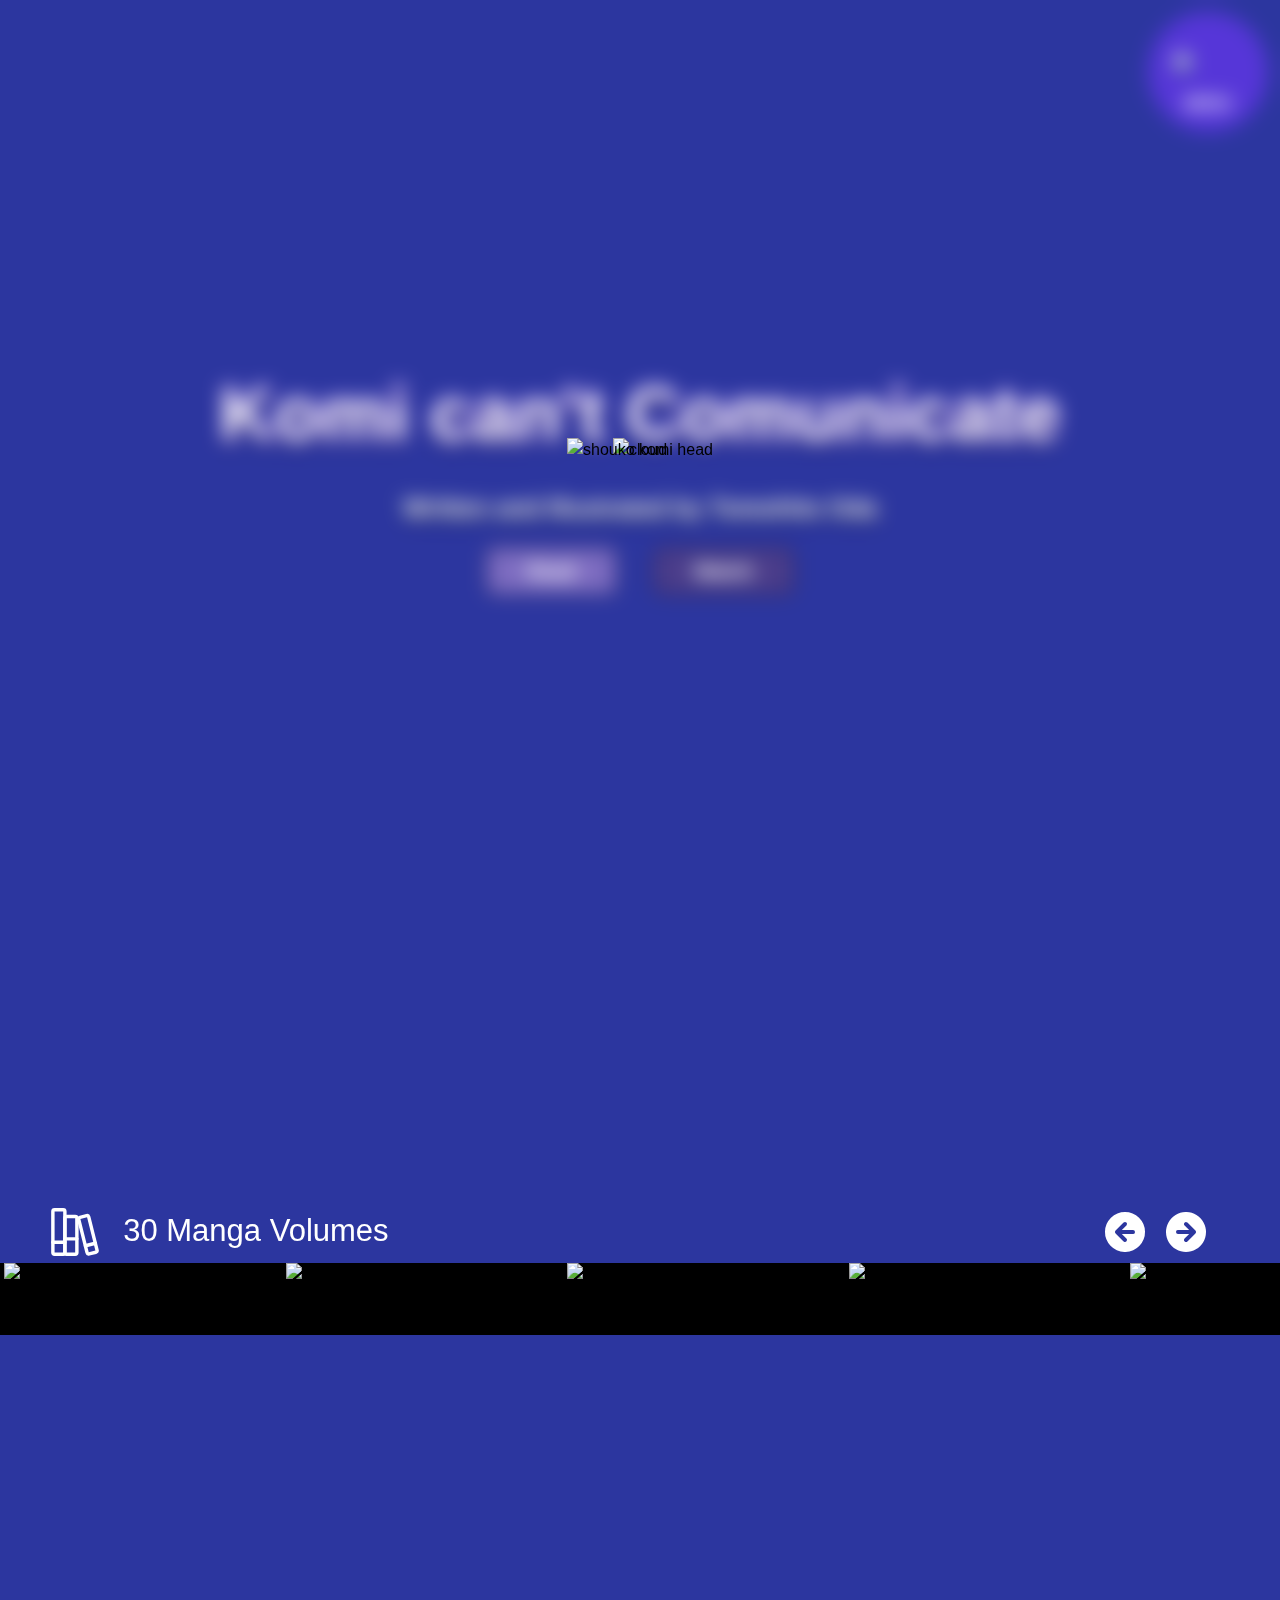
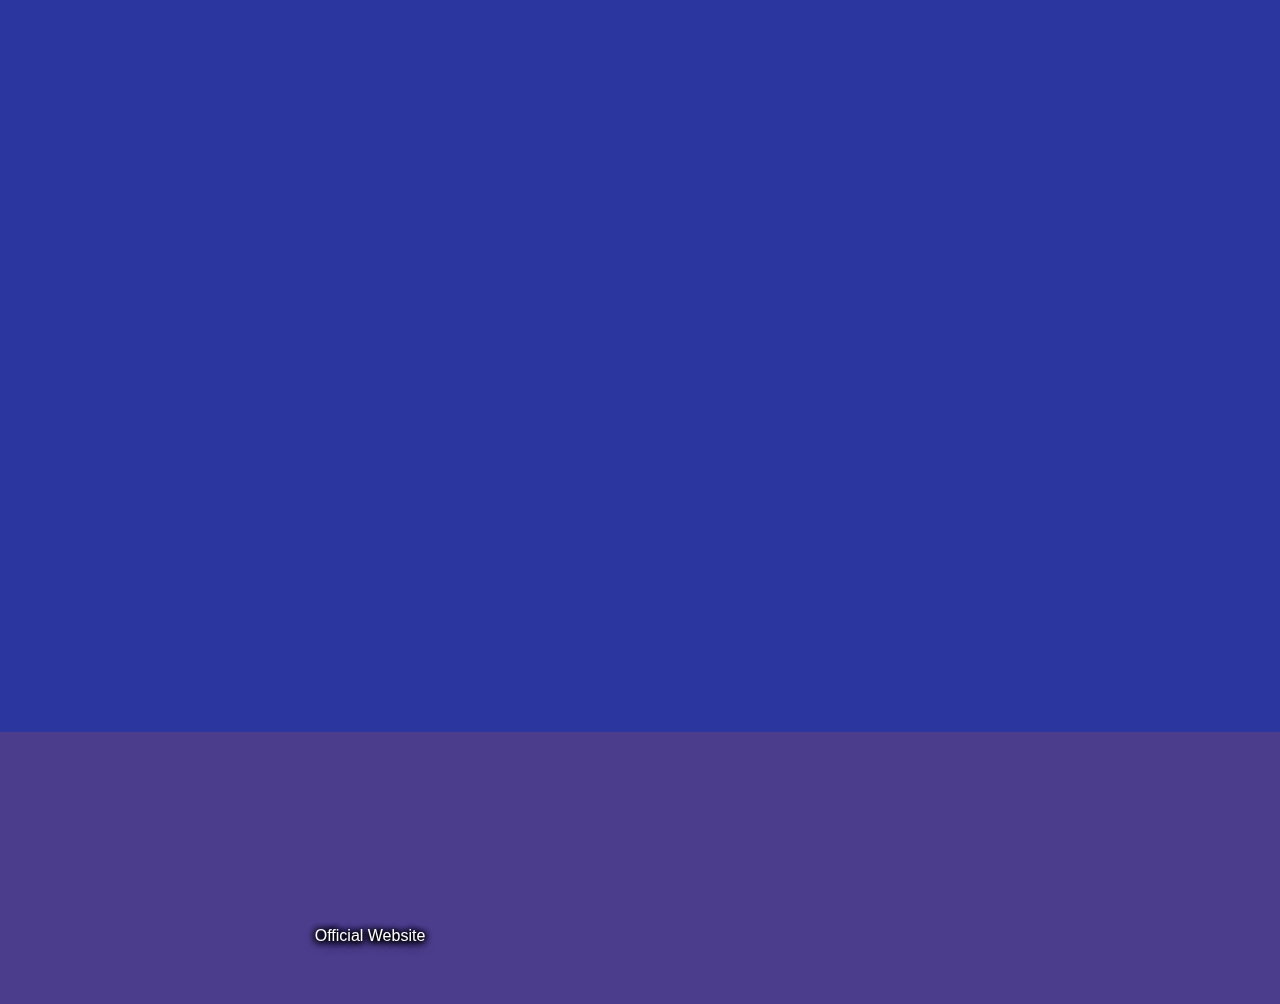
==== commit 205c0271: "fix: Moved align-items: center; to correct CSS selector for my info card pictures" ====
--- a/index.html
+++ b/index.html
@@ -1 +1 @@
-<!DOCTYPE html><html lang="en"><head><meta charset="UTF-8"><meta name="viewport" content="width=device-width, initial-scale=1.0"><title>Komi Can't Communicate Official Website</title><link rel="stylesheet" href="src.d465625e.css"><link href="https://api.fontshare.com/v2/css?f[]=plein@700&f[]=switzer@400&display=swap" rel="stylesheet"><script type="module" src="nav-menu.497a6dd4.js"></script><script defer src="img-carousel.994fccf8.js"></script><script type="module" src="video_card.46b6b3de.js"></script><script defer src="landing_page.c92befb2.js"></script></head><body> <div aria-hidden="true" class="loader"> <div class="loader__spinner"> <img class="spinner-head" src="komi_cat_ears_head.94c984f8.png" alt="shouko komi head"> <img class="spinner-poof" src="komi_cat_ears_poof.caeef71c.png" alt="cloud"> </div> </div> <nav role="navigation" class="primary-nav"> <h1 class="visually-hidden">Navigation</h1> <button class="nav-btn-icon stacked" data-toggle="collapse" aria-expanded="false" aria-controls="primary-navigation"> <div class="komi-face stacked"> <img aria-hidden="true" class="komi-face__poof" src="komi_cat_ears_poof.caeef71c.png"> <img aria-hidden="true" class="komi-face__head" src="komi_cat_ears_head.94c984f8.png"> </div> <span class="visually-hidden">Toggle navigation menu</span> <p aria-hidden="true" class="ff-accent fw-bold text-neutral-100">MENU</p> <svg xmlns="http://www.w3.org/2000/svg" width="1em" height="1em" viewBox="0 0 256 256"><path fill="currentColor" d="M168.49 104.49L145 128l23.52 23.51a12 12 0 0 1-17 17L128 145l-23.51 23.52a12 12 0 0 1-17-17L111 128l-23.49-23.51a12 12 0 0 1 17-17L128 111l23.51-23.52a12 12 0 0 1 17 17ZM236 128A108 108 0 1 1 128 20a108.12 108.12 0 0 1 108 108Zm-24 0a84 84 0 1 0-84 84a84.09 84.09 0 0 0 84-84Z"></path></svg> </button> <ul aria-hidden="true" id="primary-navigation" class="primary-nav__links"> <li> <a tabindex="-1" class="ff-accent fs-secondary-heading" href="pages\Story_Synopsis\story_synopsis.html"> <p aria-hidden="true">Story</p> <span class="visually-hidden">Read the story synopsis</span> </a> </li> <li> <a tabindex="-1" class="ff-accent fs-secondary-heading" href="pages\Character_Gallery\characters.html"> <p aria-hidden="true">Characters</p> <span class="visually-hidden">View a profile gallery of anime characters</span> </a> </li> <li> <a tabindex="-1" class="ff-accent fs-secondary-heading" href="pages\Anime_Reviews\anime_reviews.html"> <p aria-hidden="true">Anime Reviews</p> <span class="visually-hidden">Read peoples' anime reviews</span> </a> </li> </ul> <button tabindex="-1" aria-hidden="true" class="second_close_btn visually-hidden">Close navigation menu</button> </nav> <main role="main" class="bg-primary-400"> <article aria-label="Hero Section" class="padding-bottom-800"> <div class="hero-section stacked"> <img class="hero-section__bg" src="komi_cant_communicate_CG_visual.74ccc53e.png" alt=""> <div class="hero-section__content"> <h1 class="ff-accent fs-primary-heading fw-bold hero-title text-neutral-100">Komi can't Comunicate</h1> <p class="ff-accent fs-third-heading fw-bold hero-subtitle text-neutral-100">Written and Illustrated by Tomohito Oda</p> <div class="hero-section__cta"> <a class="btn-1_v1 fw-bold" href="https://chapmanganato.com/manga-va953509" target="_blank"> <p aria-hidden="true">Read</p> <span class="visually-hidden">Read the manga at chapmanganato.to</span> </a> <a class="btn-1_v2 fw-bold" href="https://aniwatch.to/watch/komi-cant-communicate-17906?ep=83660" target="_blank"> <p aria-hidden="true">Watch</p> <span class="visually-hidden">Watch the anime at aniwatch.to</span> </a> </div> </div> </div> </article> <article class="padding-bottom-800"> <div class="img-carousel"> <div class="img-carousel__navigation"> <h2 class="ff-accent fs-secondary-heading left-icon-heading text-neutral-100"> <svg arai-label="Icon of leaning books" style="display:inline;" aria-label="Leaning Books Icon" xmlns="http://www.w3.org/2000/svg" width="1em" height="1em" viewBox="0 0 14 14"><g fill="none" stroke="currentColor" stroke-linecap="round" stroke-linejoin="round"><rect width="3.5" height="13" x=".55" y=".5" rx=".5"></rect><rect width="3.5" height="11" x="4.05" y="2.5" rx=".5"></rect><rect width="3" height="11" x="9.26" y="2.3" rx=".5" transform="rotate(-14.05 10.779 7.795)"></rect><path d="M.55 10h3.5m0-1h3.5m2.5 2l2.88-.72"></path></g></svg> 30 Manga Volumes </h2> <span class="visually-hidden">Image Carousel</span> <p class="visually-hidden">Image Carousel Help: Use the left and right arrow buttons to slide the image carousel left or right to view all of the images on the carousel</p> <fieldset class="img-carousel__btn-wrapper"> <legend class="visually-hidden">Image Carousel controls</legend> <button class="slide-left-btn"> <span class="visually-hidden">Move Image Carousel Left</span> <svg xmlns="http://www.w3.org/2000/svg" width="1em" height="1em" viewBox="0 0 24 24"><g fill="none" stroke-linecap="round" stroke-linejoin="round" stroke-width="1.5"><path fill="currentColor" d="M12 2a10 10 0 0 1 .324 19.995L12 22l-.324-.005A10 10 0 0 1 12 2zm.707 5.293a1 1 0 0 0-1.414 0l-4 4a1.048 1.048 0 0 0-.083.094l-.064.092l-.052.098l-.044.11l-.03.112l-.017.126L7 12l.004.09l.007.058l.025.118l.035.105l.054.113l.043.07l.071.095l.054.058l4 4l.094.083a1 1 0 0 0 1.32-1.497L10.415 13H16l.117-.007A1 1 0 0 0 16 11h-5.586l2.293-2.293l.083-.094a1 1 0 0 0-.083-1.32z"></path></g></svg> </button> <button class="slide-right-btn"> <span class="visually-hidden">Move Image Carousel Right</span> <svg xmlns="http://www.w3.org/2000/svg" width="1em" height="1em" viewBox="0 0 24 24"><g fill="none" stroke-linecap="round" stroke-linejoin="round" stroke-width="1.5"><path fill="currentColor" d="m12 2l.324.005a10 10 0 1 1-.648 0L12 2zm.613 5.21a1 1 0 0 0-1.32 1.497L13.584 11H8l-.117.007A1 1 0 0 0 8 13h5.584l-2.291 2.293l-.083.094a1 1 0 0 0 1.497 1.32l4-4l.073-.082l.064-.089l.062-.113l.044-.11l.03-.112l.017-.126L17 12l-.007-.118l-.029-.148l-.035-.105l-.054-.113l-.071-.111a1.008 1.008 0 0 0-.097-.112l-4-4z"></path></g></svg> </button> </fieldset> </div> <div class="img-carousel__track"> <img src="Volume_1.4c6564d5.jpg" alt="In a classroom, Komi's writing on a chalkboard with Tadano standing in the background"> <img src="Volume_2.b190a9dd.jpg" alt="In a ramen restaurant, Komi is sitting down eating next to her friends, Tadano and Najime."> <img src="Volume_3.4ed3939c.jpg" alt="Komi dressed in a kimono at a Japanese festival, sitting down in a deep squat"> <img src="Volume_4.3b1c5c92.jpg" alt="Komi in gym class attire, outside with a bunch of her classmates."> <img src="Volume_5.56fc3dd8.jpg" alt="Komi sitting down in a chair in a maid outfit, getting her hair tied by another girl."> <img src="Volume_6.90c3d5f1.jpg" alt="Komi in a green and ablue apron, washing dishes"> <img src="Volume_7.855f28b4.jpg" alt="Komi kneeling down behind two kids she's playing with in the snow"> <img src="Volume_8.4d3480ac.jpg" alt="Komi looks behind her left shoulder as she galances at Tadano holding a camera"> <img src="Volume_9.e1efac79.jpg" alt="Komi holding a bat inside a batting cage"> <img src="Volume_10.b249d060.jpg" alt="Komi sitting on a bed while her friend, Rumiko sits on the ground next to the bed"> <img src="Volume_11.303a6e61.jpg" alt="Komi and her friends, Tadano and Najime standing next to a barbecue grill."> <img src="Volume_12.ed5cf94c.jpg" alt="Komi and her friends enjoying a sunny beach"> <img src="Volume_13.f11cd1ee.jpg" alt="Komi and her little cousin holding glasses of milk"> <img src="Volume_14.df233a43.jpg" alt="Komi and her friends, Tadano and Rumiko staring at the sky as they watch fireworks"> <img src="Volume_15.0224e590.jpg" alt="Komi and her classmates watch as two girls hug each other"> <img src="Volume_16.5b62abcf.jpg" alt="Komi and her friend, Tadano riding bikes on a nice spring day"> <img src="https://i.pinimg.com/564x/49/05/28/490528e57f5153c6bd8638c69d5d79e4.jpg" alt="Komi and Rumiko dressed in long dresses sit on a set of stairs as they talk to each other"> <img src="https://i.pinimg.com/564x/97/23/0b/97230b423c29d11ff7fb4c6833970fac.jpg" alt="Komi and Tadano in gym class attire, sitting inside a shed"> <img src="https://i.pinimg.com/564x/68/93/81/689381781670d334f63d5fcbd06bf2d7.jpg" alt="Komi in a long flannel dress, walking in nature with orange and yellow leaves."> <img src="https://i.pinimg.com/564x/4b/43/d1/4b43d1a3e43cb70db7882466d1d6a4d6.jpg" alt="Komi sitting down at a crowded Japanese style low table eating."> <img src="https://i.pinimg.com/564x/9a/41/e8/9a41e84537679caabbc5a501e13cf5c9.jpg" alt="Komi playing outside with her friend Rumiko and two more of her friends."> <img src="https://i.pinimg.com/564x/14/36/43/1436439630caf5cd83e7f817e51d9783.jpg" alt="Inside a church building, Komi is leaving with her friends while she glances over towards Rumiko."> <img src="https://i.pinimg.com/564x/85/dd/8e/85dd8eafe31910894cef3e2aff9bb9cb.jpg" alt="In the late evening, Komi anxiously holds onto her hair."> <img src="https://i.pinimg.com/564x/75/fa/14/75fa14d5eff241db329d759c17032c51.jpg" alt="Komi and her boyfriend, Tadano vist an aquarium."> <img src="https://d28hgpri8am2if.cloudfront.net/book_images/onix/cvr9781974737048/komi-cant-communicate-vol-25-9781974737048_lg.jpg" alt="Komi is jumping rope with her two friends, Rumiko and Yamai."> <img src="https://d28hgpri8am2if.cloudfront.net/book_images/onix/cvr9781974738885/komi-cant-communicate-vol-26-9781974738885_lg.jpg" alt="Komi and Tadano hang out in a hotel room"> <img src="https://d28hgpri8am2if.cloudfront.net/book_images/onix/cvr9781974740635/komi-cant-communicate-vol-27-9781974740635_lg.jpg" alt="Komi and four of her friends are dressed in kimonos, sitting outside on a nice spring day"> <img src="https://d28hgpri8am2if.cloudfront.net/book_images/onix/cvr9781974742899/komi-cant-communicate-vol-28-9781974742899_lg.jpg" alt="Komi is sitting in a sauna with three of her friends"> <img src="https://d28hgpri8am2if.cloudfront.net/book_images/onix/cvr9781974743711/komi-cant-communicate-vol-29-9781974743711_lg.jpg" alt="Komi is sleeping while Najime smirks as Najime looks over Komi"> <img src="https://external-content.duckduckgo.com/iu/?u=https%3A%2F%2Fpreview.redd.it%2Fart-komi-cant-communicate-volume-30-cover-v0-v096eo35y69b1.jpg%3Fauto%3Dwebp%26s%3D87a381cdc1590a5f30382d124246521002705916&f=1&nofb=1&ipt=3609de6e9f5ae39f188cb10296cc67c502c03a6e8eb6e61f24309e586451099c&ipo=images" alt="Outside in the night, Komi is standing next to a girl named Kawai while the both of them are wet."> </div> </div> </article> <article aria-label="Story Synopsis" class="padding-bottom-800"> <article class="container content-and-img even-columns"> <img src="manga_panels.ac09091d.png" alt=""> <div class="content-and-img__content"> <h2 class="ff-accent fs-secondary-heading fw-bold text-neutral-100">A journey to make 100 friends</h2> <p class="text-neutral-100">As Tadano begins his high school career, he discovers that the school's beautiful queen named Komi. One day, after an encounter with Komi in the classroom, Tadano finds out that despite Komi's cold appearance, she has trouble communicating with other people. After this discovery Tadano embarks on a quest to help achieve Komi's dream of making 100 friends.</p> </div> </article> </article> <article aria-label="Anime Trailers" class="padding-bottom-800"> <h2 class="visually-hidden">Anime Trailers</h2> <div class="container video-card-wrapper"> <div class="video-card"> <h3 class="ff-accent fs-third-heading fw-bold text-neutral-100 video-card__title">Season 1 Trailer</h3> <button class="| stacked video-card__card" aria-expanded="false">  <span class="visually-hidden">Watch Season 1 Trailer</span> <svg class="play-icon" xmlns="http://www.w3.org/2000/svg" viewBox="0 0 16 16"><path fill="currentColor" d="M8 0a8 8 0 1 1 0 16A8 8 0 0 1 8 0ZM1.5 8a6.5 6.5 0 1 0 13 0a6.5 6.5 0 0 0-13 0Zm4.879-2.773l4.264 2.559a.25.25 0 0 1 0 .428l-4.264 2.559A.25.25 0 0 1 6 10.559V5.442a.25.25 0 0 1 .379-.215Z"></path></svg> <img src="komi_trailer_thumbnail.8265d25d.jpg" alt=""> </button> <div role="dialog" class="video-card__popup" data-visible="hide" aria-modal="true" aria-labelledby="popup-label"> <span id="popup-label" class="visually-hidden">Viewing Video</span> <div class="popup_wrapper"> <button class="video_close_btn"> <span class="visually-hidden">Close video dialog</span> <svg xmlns="http://www.w3.org/2000/svg" viewBox="0 0 12 12"><path fill="currentColor" d="M2.22 2.22a.749.749 0 0 1 1.06 0L6 4.939L8.72 2.22a.749.749 0 1 1 1.06 1.06L7.061 6L9.78 8.72a.749.749 0 1 1-1.06 1.06L6 7.061L3.28 9.78a.749.749 0 1 1-1.06-1.06L4.939 6L2.22 3.28a.749.749 0 0 1 0-1.06Z"></path></svg> </button> <iframe src="https://www.youtube.com/embed/tLdLTSnmnoA?si=GfB-kR1EOX9KbGnF?rel=0&enablejsapi=1" title="YouTube video player" frameborder="0" allow="accelerometer; autoplay; clipboard-write; encrypted-media; gyroscope; picture-in-picture; web-share" allowfullscreen> </iframe>    <button class="video_close_btn"> <span class="visually-hidden">Close video dialog</span> <svg xmlns="http://www.w3.org/2000/svg" viewBox="0 0 12 12"><path fill="currentColor" d="M2.22 2.22a.749.749 0 0 1 1.06 0L6 4.939L8.72 2.22a.749.749 0 1 1 1.06 1.06L7.061 6L9.78 8.72a.749.749 0 1 1-1.06 1.06L6 7.061L3.28 9.78a.749.749 0 1 1-1.06-1.06L4.939 6L2.22 3.28a.749.749 0 0 1 0-1.06Z"></path></svg> </button> </div> </div> </div> <div class="video-card"> <h3 class="ff-accent fs-third-heading fw-bold text-neutral-100 video-card__title">Season 2 Trailer</h3> <button class="| stacked video-card__card" aria-expanded="false"> <span class="visually-hidden">Watch Season 2 Trailer</span> <svg class="play-icon" xmlns="http://www.w3.org/2000/svg" viewBox="0 0 16 16"><path fill="currentColor" d="M8 0a8 8 0 1 1 0 16A8 8 0 0 1 8 0ZM1.5 8a6.5 6.5 0 1 0 13 0a6.5 6.5 0 0 0-13 0Zm4.879-2.773l4.264 2.559a.25.25 0 0 1 0 .428l-4.264 2.559A.25.25 0 0 1 6 10.559V5.442a.25.25 0 0 1 .379-.215Z"></path></svg> <img src="komi_trailer_2_thumbnail.98f7a3a0.jpg" alt=""> </button> <div role="dialog" class="video-card__popup" data-visible="hide" aria-modal="true" aria-labelledby="popup-label"> <span id="popup-label" class="visually-hidden">Viewing Video</span> <div class="popup_wrapper"> <button class="video_close_btn"> <span class="visually-hidden">Close video dialog</span> <svg xmlns="http://www.w3.org/2000/svg" viewBox="0 0 12 12"><path fill="currentColor" d="M2.22 2.22a.749.749 0 0 1 1.06 0L6 4.939L8.72 2.22a.749.749 0 1 1 1.06 1.06L7.061 6L9.78 8.72a.749.749 0 1 1-1.06 1.06L6 7.061L3.28 9.78a.749.749 0 1 1-1.06-1.06L4.939 6L2.22 3.28a.749.749 0 0 1 0-1.06Z"></path></svg> </button> <iframe src="https://www.youtube.com/embed/7n9JGuR0HrY?si=mzbud2IFEF9Shj_c?rel=0&enablejsapi=1" title="YouTube video player" frameborder="0" allow="accelerometer; autoplay; clipboard-write; encrypted-media; gyroscope; picture-in-picture; web-share" allowfullscreen> </iframe> <button class="video_close_btn"> <span class="visually-hidden">Close video dialog</span> <svg xmlns="http://www.w3.org/2000/svg" viewBox="0 0 12 12"><path fill="currentColor" d="M2.22 2.22a.749.749 0 0 1 1.06 0L6 4.939L8.72 2.22a.749.749 0 1 1 1.06 1.06L7.061 6L9.78 8.72a.749.749 0 1 1-1.06 1.06L6 7.061L3.28 9.78a.749.749 0 1 1-1.06-1.06L4.939 6L2.22 3.28a.749.749 0 0 1 0-1.06Z"></path></svg> </button> </div> </div> </div> </div> </article> <article aria-label="Final Call to Action" class="padding-bottom-800"> <div class="| container final_CTA stacked"> <a class="btn-2 fw-bold text-neutral-900" href="https://chapmanganato.com/manga-va953509" target="_blank"> <p aria-hidden="true">Read</p> <span style="left:0;" class="visually-hidden">Go to chapmanganato</span> </a> <a class="btn-2 fw-bold text-neutral-900" href="https://aniwatch.to/watch/komi-cant-communicate-17906?ep=83660" target="_blank"> <p aria-hidden="true">Watch</p> <span style="left:0;" class="visually-hidden">Go to aniwatch.to</span> </a> <img src="Komi-san.wa.Comyushou.desu..600.3530616.ced3597d.jpg" alt=""> </div> </article> </main> <footer role="contentinfo" class="bg-accent-500 primary-footer"> <h1 class="visually-hidden">Footer</h1> <div class="footer-nav stacked"> <div class="footer-nav__links"> <div class="footer-nav__link-item"> <a href="https://www.viz.com/vizmanga/chapters/komi-cant-communicate" target="_blank"> <span class="visually-hidden">Find more about the anime on viz.com</span> <img src="viz_logo.cdaa390d.png" alt=""> </a> </div> <div class="footer-nav__link-item"> <a href="https://komisan.fandom.com/wiki/Komi-san_wa_Komyushou_Desu_Wiki" target="_blank"> <span class="visually-hidden">Go to the Komi Can't Communicate Fandom Wiki Website</span> <img src="komi_wiki_tite_logo.f6406eb6.png" alt=""> </a> </div> <div class="footer-nav__link-item"> <a class="footer-nav__card stacked" href="https://www.komisan-official.com/" target="_blank"> <p aria-hidden="true" style="z-index:1;">Official Website</p> <span class="visually-hidden">Go to Komi can't Communicate Japanese Website</span> <img src="komi_school_window_banner.09a6631c.png" alt=""> </a> </div> </div> <img class="footer-nav__bg-img" src="komi_cat_ears_half_face.29b8edf2.png" alt=""> </div> </footer> </body></html>+<!DOCTYPE html><html lang="en"><head><meta charset="UTF-8"><meta name="viewport" content="width=device-width, initial-scale=1.0"><title>Komi Can't Communicate Official Website</title><link rel="stylesheet" href="src.2fc8345a.css"><link href="https://api.fontshare.com/v2/css?f[]=plein@700&f[]=switzer@400&display=swap" rel="stylesheet"><script type="module" src="nav-menu.497a6dd4.js"></script><script defer src="img-carousel.3c38f5d2.js"></script><script type="module" src="video_card.0859b1a3.js"></script><script defer src="landing_page.c92befb2.js"></script></head><body> <div aria-hidden="true" class="loader"> <div class="loader__spinner"> <img class="spinner-head" src="komi_cat_ears_head.94c984f8.png" alt="shouko komi head"> <img class="spinner-poof" src="komi_cat_ears_poof.caeef71c.png" alt="cloud"> </div> </div> <nav role="navigation" class="primary-nav"> <h1 class="visually-hidden">Navigation</h1> <button class="nav-btn-icon stacked" data-toggle="collapse" aria-expanded="false" aria-controls="primary-navigation"> <div class="komi-face stacked"> <img aria-hidden="true" class="komi-face__poof" src="komi_cat_ears_poof.caeef71c.png"> <img aria-hidden="true" class="komi-face__head" src="komi_cat_ears_head.94c984f8.png"> </div> <span class="visually-hidden">Toggle navigation menu</span> <p aria-hidden="true" class="ff-accent fw-bold text-neutral-100">MENU</p> <svg xmlns="http://www.w3.org/2000/svg" width="1em" height="1em" viewBox="0 0 256 256"><path fill="currentColor" d="M168.49 104.49L145 128l23.52 23.51a12 12 0 0 1-17 17L128 145l-23.51 23.52a12 12 0 0 1-17-17L111 128l-23.49-23.51a12 12 0 0 1 17-17L128 111l23.51-23.52a12 12 0 0 1 17 17ZM236 128A108 108 0 1 1 128 20a108.12 108.12 0 0 1 108 108Zm-24 0a84 84 0 1 0-84 84a84.09 84.09 0 0 0 84-84Z"></path></svg> </button> <ul aria-hidden="true" id="primary-navigation" class="primary-nav__links"> <li> <a tabindex="-1" class="ff-accent fs-secondary-heading" href="pages\Story_Synopsis\story_synopsis.html"> <p aria-hidden="true">Story</p> <span class="visually-hidden">Read the story synopsis</span> </a> </li> <li> <a tabindex="-1" class="ff-accent fs-secondary-heading" href="pages\Character_Gallery\characters.html"> <p aria-hidden="true">Characters</p> <span class="visually-hidden">View a profile gallery of anime characters</span> </a> </li> <li> <a tabindex="-1" class="ff-accent fs-secondary-heading" href="pages\Anime_Reviews\anime_reviews.html"> <p aria-hidden="true">Anime Reviews</p> <span class="visually-hidden">Read peoples' anime reviews</span> </a> </li> </ul> <button tabindex="-1" aria-hidden="true" class="second_close_btn visually-hidden">Close navigation menu</button> </nav> <main role="main" class="bg-primary-400"> <article aria-label="Hero Section" class="padding-bottom-800"> <div class="hero-section stacked"> <img class="hero-section__bg" src="komi_cant_communicate_CG_visual.74ccc53e.png" alt=""> <div class="hero-section__content"> <h1 class="ff-accent fs-primary-heading fw-bold hero-title text-neutral-100">Komi can't Comunicate</h1> <p class="ff-accent fs-third-heading fw-bold hero-subtitle text-neutral-100">Written and Illustrated by Tomohito Oda</p> <div class="hero-section__cta"> <a class="btn-1_v1 fw-bold" href="https://chapmanganato.com/manga-va953509" target="_blank"> <p aria-hidden="true">Read</p> <span class="visually-hidden">Read the manga at chapmanganato.to</span> </a> <a class="btn-1_v2 fw-bold" href="https://9anime.pe/watch/komi-cant-communicate-17906?ep=83660" target="_blank"> <p aria-hidden="true">Watch</p> <span class="visually-hidden">Watch the anime at 9anime.pe</span> </a> </div> </div> </div> </article> <article class="padding-bottom-800"> <div class="img-carousel"> <div class="img-carousel__navigation"> <h2 class="ff-accent fs-secondary-heading left-icon-heading text-neutral-100"> <svg arai-label="Icon of leaning books" style="display:inline;" aria-label="Leaning Books Icon" xmlns="http://www.w3.org/2000/svg" width="1em" height="1em" viewBox="0 0 14 14"><g fill="none" stroke="currentColor" stroke-linecap="round" stroke-linejoin="round"><rect width="3.5" height="13" x=".55" y=".5" rx=".5"></rect><rect width="3.5" height="11" x="4.05" y="2.5" rx=".5"></rect><rect width="3" height="11" x="9.26" y="2.3" rx=".5" transform="rotate(-14.05 10.779 7.795)"></rect><path d="M.55 10h3.5m0-1h3.5m2.5 2l2.88-.72"></path></g></svg> 30 Manga Volumes </h2> <span class="visually-hidden">Image Carousel</span> <p class="visually-hidden">Image Carousel Help: Use the left and right arrow buttons to slide the image carousel left or right to view all of the images on the carousel</p> <fieldset class="img-carousel__btn-wrapper"> <legend class="visually-hidden">Image Carousel controls</legend> <button class="slide-left-btn"> <span class="visually-hidden">Move Image Carousel Left</span> <svg xmlns="http://www.w3.org/2000/svg" width="1em" height="1em" viewBox="0 0 24 24"><g fill="none" stroke-linecap="round" stroke-linejoin="round" stroke-width="1.5"><path fill="currentColor" d="M12 2a10 10 0 0 1 .324 19.995L12 22l-.324-.005A10 10 0 0 1 12 2zm.707 5.293a1 1 0 0 0-1.414 0l-4 4a1.048 1.048 0 0 0-.083.094l-.064.092l-.052.098l-.044.11l-.03.112l-.017.126L7 12l.004.09l.007.058l.025.118l.035.105l.054.113l.043.07l.071.095l.054.058l4 4l.094.083a1 1 0 0 0 1.32-1.497L10.415 13H16l.117-.007A1 1 0 0 0 16 11h-5.586l2.293-2.293l.083-.094a1 1 0 0 0-.083-1.32z"></path></g></svg> </button> <button class="slide-right-btn"> <span class="visually-hidden">Move Image Carousel Right</span> <svg xmlns="http://www.w3.org/2000/svg" width="1em" height="1em" viewBox="0 0 24 24"><g fill="none" stroke-linecap="round" stroke-linejoin="round" stroke-width="1.5"><path fill="currentColor" d="m12 2l.324.005a10 10 0 1 1-.648 0L12 2zm.613 5.21a1 1 0 0 0-1.32 1.497L13.584 11H8l-.117.007A1 1 0 0 0 8 13h5.584l-2.291 2.293l-.083.094a1 1 0 0 0 1.497 1.32l4-4l.073-.082l.064-.089l.062-.113l.044-.11l.03-.112l.017-.126L17 12l-.007-.118l-.029-.148l-.035-.105l-.054-.113l-.071-.111a1.008 1.008 0 0 0-.097-.112l-4-4z"></path></g></svg> </button> </fieldset> </div> <div class="img-carousel__track"> <img class="img-carousel__track-item" src="Volume_1.4c6564d5.jpg" alt="In a classroom, Komi's writing on a chalkboard with Tadano standing in the background"> <img class="img-carousel__track-item" src="Volume_2.b190a9dd.jpg" alt="In a ramen restaurant, Komi is sitting down eating next to her friends, Tadano and Najime."> <img class="img-carousel__track-item" src="Volume_3.4ed3939c.jpg" alt="Komi dressed in a kimono at a Japanese festival, sitting down in a deep squat"> <img class="img-carousel__track-item" src="Volume_4.3b1c5c92.jpg" alt="Komi in gym class attire, outside with a bunch of her classmates."> <img class="img-carousel__track-item" src="Volume_5.56fc3dd8.jpg" alt="Komi sitting down in a chair in a maid outfit, getting her hair tied by another girl."> <img class="img-carousel__track-item" src="Volume_6.90c3d5f1.jpg" alt="Komi in a green and ablue apron, washing dishes"> <img class="img-carousel__track-item" src="Volume_7.855f28b4.jpg" alt="Komi kneeling down behind two kids she's playing with in the snow"> <img class="img-carousel__track-item" src="Volume_8.4d3480ac.jpg" alt="Komi looks behind her left shoulder as she galances at Tadano holding a camera"> <img class="img-carousel__track-item" src="Volume_9.e1efac79.jpg" alt="Komi holding a bat inside a batting cage"> <img class="img-carousel__track-item" src="Volume_10.b249d060.jpg" alt="Komi sitting on a bed while her friend, Rumiko sits on the ground next to the bed"> <img class="img-carousel__track-item" src="Volume_11.303a6e61.jpg" alt="Komi and her friends, Tadano and Najime standing next to a barbecue grill."> <img class="img-carousel__track-item" src="Volume_12.ed5cf94c.jpg" alt="Komi and her friends enjoying a sunny beach"> <img class="img-carousel__track-item" src="Volume_13.f11cd1ee.jpg" alt="Komi and her little cousin holding glasses of milk"> <img class="img-carousel__track-item" src="Volume_14.df233a43.jpg" alt="Komi and her friends, Tadano and Rumiko staring at the sky as they watch fireworks"> <img class="img-carousel__track-item" src="Volume_15.0224e590.jpg" alt="Komi and her classmates watch as two girls hug each other"> <img class="img-carousel__track-item" src="Volume_16.5b62abcf.jpg" alt="Komi and her friend, Tadano riding bikes on a nice spring day"> <img class="img-carousel__track-item" src="https://i.pinimg.com/564x/49/05/28/490528e57f5153c6bd8638c69d5d79e4.jpg" alt="Komi and Rumiko dressed in long dresses sit on a set of stairs as they talk to each other"> <img class="img-carousel__track-item" src="https://i.pinimg.com/564x/97/23/0b/97230b423c29d11ff7fb4c6833970fac.jpg" alt="Komi and Tadano in gym class attire, sitting inside a shed"> <img class="img-carousel__track-item" src="https://i.pinimg.com/564x/68/93/81/689381781670d334f63d5fcbd06bf2d7.jpg" alt="Komi in a long flannel dress, walking in nature with orange and yellow leaves."> <img class="img-carousel__track-item" src="https://i.pinimg.com/564x/4b/43/d1/4b43d1a3e43cb70db7882466d1d6a4d6.jpg" alt="Komi sitting down at a crowded Japanese style low table eating."> <img class="img-carousel__track-item" src="https://i.pinimg.com/564x/9a/41/e8/9a41e84537679caabbc5a501e13cf5c9.jpg" alt="Komi playing outside with her friend Rumiko and two more of her friends."> <img class="img-carousel__track-item" src="https://i.pinimg.com/564x/14/36/43/1436439630caf5cd83e7f817e51d9783.jpg" alt="Inside a church building, Komi is leaving with her friends while she glances over towards Rumiko."> <img class="img-carousel__track-item" src="https://i.pinimg.com/564x/85/dd/8e/85dd8eafe31910894cef3e2aff9bb9cb.jpg" alt="In the late evening, Komi anxiously holds onto her hair."> <img class="img-carousel__track-item" src="https://i.pinimg.com/564x/75/fa/14/75fa14d5eff241db329d759c17032c51.jpg" alt="Komi and her boyfriend, Tadano vist an aquarium."> <img class="img-carousel__track-item" src="https://d28hgpri8am2if.cloudfront.net/book_images/onix/cvr9781974737048/komi-cant-communicate-vol-25-9781974737048_lg.jpg" alt="Komi is jumping rope with her two friends, Rumiko and Yamai."> <img class="img-carousel__track-item" src="https://d28hgpri8am2if.cloudfront.net/book_images/onix/cvr9781974738885/komi-cant-communicate-vol-26-9781974738885_lg.jpg" alt="Komi and Tadano hang out in a hotel room"> <img class="img-carousel__track-item" src="https://d28hgpri8am2if.cloudfront.net/book_images/onix/cvr9781974740635/komi-cant-communicate-vol-27-9781974740635_lg.jpg" alt="Komi and four of her friends are dressed in kimonos, sitting outside on a nice spring day"> <img class="img-carousel__track-item" src="https://d28hgpri8am2if.cloudfront.net/book_images/onix/cvr9781974742899/komi-cant-communicate-vol-28-9781974742899_lg.jpg" alt="Komi is sitting in a sauna with three of her friends"> <img class="img-carousel__track-item" src="https://d28hgpri8am2if.cloudfront.net/book_images/onix/cvr9781974743711/komi-cant-communicate-vol-29-9781974743711_lg.jpg" alt="Komi is sleeping while Najime smirks as Najime looks over Komi"> <img class="img-carousel__track-item" src="https://external-content.duckduckgo.com/iu/?u=https%3A%2F%2Fpreview.redd.it%2Fart-komi-cant-communicate-volume-30-cover-v0-v096eo35y69b1.jpg%3Fauto%3Dwebp%26s%3D87a381cdc1590a5f30382d124246521002705916&f=1&nofb=1&ipt=3609de6e9f5ae39f188cb10296cc67c502c03a6e8eb6e61f24309e586451099c&ipo=images" alt="Outside in the night, Komi is standing next to a girl named Kawai while the both of them are wet."> </div> </div> </article> <article aria-label="Story Synopsis" class="padding-bottom-800"> <article class="container content-and-img even-columns"> <img src="manga_panels.ac09091d.png" alt=""> <div class="content-and-img__content"> <h2 class="ff-accent fs-secondary-heading fw-bold text-neutral-100">A journey to make 100 friends</h2> <p class="text-neutral-100">As Tadano begins his high school career, he discovers that the school's beautiful queen named Komi. One day, after an encounter with Komi in the classroom, Tadano finds out that despite Komi's cold appearance, she has trouble communicating with other people. After this discovery Tadano embarks on a quest to help achieve Komi's dream of making 100 friends.</p> </div> </article> </article> <article aria-label="Anime Trailers" class="padding-bottom-800"> <h2 class="visually-hidden">Anime Trailers</h2> <div class="container video-card-wrapper"> <div class="video-card"> <h3 class="ff-accent fs-third-heading fw-bold text-neutral-100 video-card__title">Season 1 Trailer</h3> <button class="| stacked video-card__card" aria-expanded="false">  <span class="visually-hidden">Watch Season 1 Trailer</span> <svg class="play-icon" xmlns="http://www.w3.org/2000/svg" viewBox="0 0 16 16"><path fill="currentColor" d="M8 0a8 8 0 1 1 0 16A8 8 0 0 1 8 0ZM1.5 8a6.5 6.5 0 1 0 13 0a6.5 6.5 0 0 0-13 0Zm4.879-2.773l4.264 2.559a.25.25 0 0 1 0 .428l-4.264 2.559A.25.25 0 0 1 6 10.559V5.442a.25.25 0 0 1 .379-.215Z"></path></svg> <img src="komi_trailer_thumbnail.8265d25d.jpg" alt=""> </button> <div role="dialog" class="video-card__popup" data-visible="hide" aria-modal="true" aria-labelledby="popup-label"> <span id="popup-label" class="visually-hidden">Viewing Video</span> <div class="popup_wrapper"> <button class="video_close_btn"> <span class="visually-hidden">Close video dialog</span> <svg xmlns="http://www.w3.org/2000/svg" viewBox="0 0 12 12"><path fill="currentColor" d="M2.22 2.22a.749.749 0 0 1 1.06 0L6 4.939L8.72 2.22a.749.749 0 1 1 1.06 1.06L7.061 6L9.78 8.72a.749.749 0 1 1-1.06 1.06L6 7.061L3.28 9.78a.749.749 0 1 1-1.06-1.06L4.939 6L2.22 3.28a.749.749 0 0 1 0-1.06Z"></path></svg> </button> <iframe src="https://www.youtube.com/embed/tLdLTSnmnoA?si=GfB-kR1EOX9KbGnF?rel=0&enablejsapi=1" title="YouTube video player" frameborder="0" allow="accelerometer; autoplay; clipboard-write; encrypted-media; gyroscope; picture-in-picture; web-share" allowfullscreen> </iframe>    <button class="video_close_btn"> <span class="visually-hidden">Close video dialog</span> <svg xmlns="http://www.w3.org/2000/svg" viewBox="0 0 12 12"><path fill="currentColor" d="M2.22 2.22a.749.749 0 0 1 1.06 0L6 4.939L8.72 2.22a.749.749 0 1 1 1.06 1.06L7.061 6L9.78 8.72a.749.749 0 1 1-1.06 1.06L6 7.061L3.28 9.78a.749.749 0 1 1-1.06-1.06L4.939 6L2.22 3.28a.749.749 0 0 1 0-1.06Z"></path></svg> </button> </div> </div> </div> <div class="video-card"> <h3 class="ff-accent fs-third-heading fw-bold text-neutral-100 video-card__title">Season 2 Trailer</h3> <button class="| stacked video-card__card" aria-expanded="false"> <span class="visually-hidden">Watch Season 2 Trailer</span> <svg class="play-icon" xmlns="http://www.w3.org/2000/svg" viewBox="0 0 16 16"><path fill="currentColor" d="M8 0a8 8 0 1 1 0 16A8 8 0 0 1 8 0ZM1.5 8a6.5 6.5 0 1 0 13 0a6.5 6.5 0 0 0-13 0Zm4.879-2.773l4.264 2.559a.25.25 0 0 1 0 .428l-4.264 2.559A.25.25 0 0 1 6 10.559V5.442a.25.25 0 0 1 .379-.215Z"></path></svg> <img src="komi_trailer_2_thumbnail.98f7a3a0.jpg" alt=""> </button> <div role="dialog" class="video-card__popup" data-visible="hide" aria-modal="true" aria-labelledby="popup-label"> <span id="popup-label" class="visually-hidden">Viewing Video</span> <div class="popup_wrapper"> <button class="video_close_btn"> <span class="visually-hidden">Close video dialog</span> <svg xmlns="http://www.w3.org/2000/svg" viewBox="0 0 12 12"><path fill="currentColor" d="M2.22 2.22a.749.749 0 0 1 1.06 0L6 4.939L8.72 2.22a.749.749 0 1 1 1.06 1.06L7.061 6L9.78 8.72a.749.749 0 1 1-1.06 1.06L6 7.061L3.28 9.78a.749.749 0 1 1-1.06-1.06L4.939 6L2.22 3.28a.749.749 0 0 1 0-1.06Z"></path></svg> </button> <iframe src="https://www.youtube.com/embed/7n9JGuR0HrY?si=mzbud2IFEF9Shj_c?rel=0&enablejsapi=1" title="YouTube video player" frameborder="0" allow="accelerometer; autoplay; clipboard-write; encrypted-media; gyroscope; picture-in-picture; web-share" allowfullscreen> </iframe> <button class="video_close_btn"> <span class="visually-hidden">Close video dialog</span> <svg xmlns="http://www.w3.org/2000/svg" viewBox="0 0 12 12"><path fill="currentColor" d="M2.22 2.22a.749.749 0 0 1 1.06 0L6 4.939L8.72 2.22a.749.749 0 1 1 1.06 1.06L7.061 6L9.78 8.72a.749.749 0 1 1-1.06 1.06L6 7.061L3.28 9.78a.749.749 0 1 1-1.06-1.06L4.939 6L2.22 3.28a.749.749 0 0 1 0-1.06Z"></path></svg> </button> </div> </div> </div> </div> </article> <article aria-label="Final Call to Action" class="padding-bottom-800"> <div class="| container final_CTA stacked"> <a class="btn-2 fw-bold text-neutral-900" href="https://chapmanganato.com/manga-va953509" target="_blank"> <p aria-hidden="true">Read</p> <span style="left:0;" class="visually-hidden">Read the manga at chapmanganato.to</span> </a> <a class="btn-2 fw-bold text-neutral-900" href="https://9anime.pe/watch/komi-cant-communicate-17906?ep=83660" target="_blank"> <p aria-hidden="true">Watch</p> <span style="left:0;" class="visually-hidden">Watch the anime at 9anime.pe</span> </a> <img src="Komi-san.wa.Comyushou.desu..600.3530616.ced3597d.jpg" alt=""> </div> </article> </main> <footer role="contentinfo" class="bg-accent-500 primary-footer"> <h1 class="visually-hidden">Footer</h1> <div class="footer-nav stacked"> <div class="footer-nav__links"> <div class="footer-nav__link-item"> <a href="https://www.viz.com/vizmanga/chapters/komi-cant-communicate" target="_blank"> <span class="visually-hidden">Find more about the anime on viz.com</span> <img src="viz_logo.cdaa390d.png" alt=""> </a> </div> <div class="footer-nav__link-item"> <a href="https://komisan.fandom.com/wiki/Komi-san_wa_Komyushou_Desu_Wiki" target="_blank"> <span class="visually-hidden">Go to the Komi Can't Communicate Fandom Wiki Website</span> <img src="komi_wiki_tite_logo.f6406eb6.png" alt=""> </a> </div> <div class="footer-nav__link-item"> <a class="footer-nav__card stacked" href="https://www.komisan-official.com/" target="_blank"> <p aria-hidden="true" style="z-index:1;">Official Website</p> <span class="visually-hidden">Go to Komi can't Communicate Japanese Website</span> <img src="komi_school_window_banner.09a6631c.png" alt=""> </a> </div> </div> <img class="footer-nav__bg-img" src="komi_cat_ears_half_face.29b8edf2.png" alt=""> </div> </footer> </body></html>--- a/src.2fc8345a.css
+++ b/src.2fc8345a.css
@@ -0,0 +1 @@
+.bg-accent-300{background-color:#7d6cc1}.bg-accent-400{background-color:#5636d8}.bg-accent-500{background-color:#4b3d8b}.bg-primary-400{background-color:#2c369f}.bg-neutral-100{background-color:#fff}.bg-neutral-900{background-color:#27292b}.text-neutral-100{color:#fff}.text-neutral-900{color:#27292b}.ff-body{font-family:Switzer,sans-serif}.ff-accent{font-family:Plein,sans-serif}body{font-family:Switzer,sans-serif}.fs-primary-heading{font-size:3.062rem}.fs-secondary-heading{font-size:1.562rem}.fs-body-500,.fs-third-heading{font-size:1.25rem}.fs-body-400{font-size:1rem}.fs-body-300{font-size:.812rem}.fw-regular{font-weight:400}.fw-bold{font-weight:700}*,:after,:before{box-sizing:border-box}*{margin:0;padding:0;font:inherit}img,picture,svg,video{display:block;max-width:100%}ol,ul{list-style:none}button{cursor:pointer}html{color-scheme:dark light}body,html{position:relative;min-height:100vh;line-height:1.5}:focus-visible{outline:3px solid #fff;outline-offset:8px;transition:outline 80ms ease-in}.container{width:min(1200px,100% - 40px);margin-inline:auto}.padding-bottom-800{padding-bottom:128px}.even-columns{display:grid}.middle-of-screen{display:flex;justify-content:center;align-items:center}.stacked{display:grid;place-items:center}.stacked>*{grid-column:1/-1;grid-row:1/-1}.visually-hidden{position:absolute;width:1px;height:1px;overflow:hidden;left:-10000px}@media (min-width:464px){.even-columns{grid-auto-flow:column;grid-auto-columns:1fr}}.btn-1_v1,.btn-1_v2{color:#fff;font-size:1.25rem;background-color:#7d6cc1;padding-block:8px;padding-inline:40px;border-radius:8px;border:1px solid #000;text-decoration:none;z-index:1;transition:background-color .2s ease-in}.btn-1_v1:focus-visible,.btn-1_v1:hover,.btn-1_v2:focus-visible,.btn-1_v2:hover{background-color:#5636d8}.btn-1_v2{color:#fff;font-size:1.25rem;background-color:#4b3d8b;padding-block:8px;padding-inline:40px;z-index:1;transition:background-color .2s ease-in}.btn-1_v2,.btn-2{border-radius:8px;border:1px solid #000;text-decoration:none}.btn-2{background-color:#fff;font-size:clamp(.812rem,4vw,1.25rem);padding-block:clamp(4px,2vw,8px);padding-inline:clamp(18px,6vw,36px);transition:background-color .2s ease-in,color .2s ease-in}.btn-2:focus-visible,.btn-2:hover{background-color:#27292b;color:#fff}.btn-2:focus-visible{outline:3px solid #000}.hero-section{background-color:#2c369f;height:clamp(648px,100vw,1080px);overflow:hidden}.hero-section__bg{align-self:start;z-index:0;transform-origin:top center;transform:translateY(-32px);scale:1.83}.hero-section__content{display:flex;flex-direction:column;align-self:end;align-items:center;text-align:center;row-gap:19px;margin-bottom:128px;z-index:0}.hero-section__content .hero-title{font-size:3.062rem;text-shadow:0 4.74px 10px rgba(0,0,0,.5),-1px 0 6px #5636d8,0 1px 6px #5636d8,1px 0 6px #5636d8,0 1px 6px #5636d8;padding-inline:20px}.hero-section__content .hero-subtitle{font-size:1rem;text-shadow:0 4.74px 10px rgba(0,0,0,.5),-1px 0 6px #2c369f,0 1px 6px #2c369f,1px 0 6px #2c369f,0 1px 6px #2c369f}.hero-section__content .hero-section__cta{display:flex;gap:36px}@media (min-width:32.25em){.hero-section__bg{scale:1.4;transform:translateY(-160px)}.hero-section__content{align-self:center}.hero-section__content .hero-title{font-size:4.75rem}.hero-section__content .hero-subtitle{font-size:1.562rem}}@media (min-width:55.6875em){.hero-section__bg{scale:1.7;transform:translateY(-160px)}}.nav-btn-icon{background-color:#5636d8;border:none;position:fixed;top:0;right:0;margin-top:12px;margin-right:12px;width:96px;height:96px;transition:scale .2s ease-in,background-color .2s ease-in;overflow:hidden;border-radius:50%;z-index:1}.nav-btn-icon svg{position:relative;color:#fff;width:50%;height:50%;bottom:13px;opacity:0;transition:opacity .2s ease-in}.nav-btn-icon p{position:relative;top:27px;font-size:.812rem}.nav-btn-icon:focus-visible,.nav-btn-icon:hover{scale:1.1;cursor:pointer}.nav-btn-icon:focus-visible .komi-face,.nav-btn-icon:hover .komi-face{left:3px}.nav-btn-icon:focus-visible .komi-face__head,.nav-btn-icon:hover .komi-face__head{rotate:.5deg}.nav-btn-icon:focus-visible .komi-face__poof,.nav-btn-icon:hover .komi-face__poof{opacity:1;left:-31px}.komi-face{position:relative;left:0;width:inherit;height:inherit;opacity:1;transition:left .2s ease-in,opacity .2s ease-in}.komi-face__poof{position:relative;top:-9px;left:0;width:13%;opacity:0;transition:left .2s ease-in,opacity .2s ease-out}.komi-face__head{position:relative;top:-12px;rotate:-5deg;width:55%;transition:rotate .2s ease-in}@media (min-width:50em){.nav-btn-icon{width:120px;height:120px}.nav-btn-icon p{top:32px;font-size:1rem}.komi-face__poof{top:-3px}.komi-face__head{rotate:-5deg;transition:scale .2s ease-in;transition:rotate .2s ease-in}.nav-btn-icon:focus-visible .komi-face,.nav-btn-icon:hover .komi-face{left:3px}.nav-btn-icon:focus-visible .komi-face__poof,.nav-btn-icon:hover .komi-face__poof{left:-39px}.nav-btn-icon:focus-visible .komi-face__head,.nav-btn-icon:hover .komi-face__head{scale:1.05}}.primary-nav{--menu_mode:"mobile";position:fixed;background-image:url(komi_camera_wallpaper.09493529.jpg);background-position:bottom;background-size:cover;width:70%;height:100%;top:0;right:-70%;z-index:2;transition:right .2s ease-out}.primary-nav:after{content:"";background-color:#000;position:absolute;width:100%;height:100%;opacity:.4;transition:opacity .2s ease-in}.primary-nav__links{display:grid;grid-template-columns:1fr;grid-template-rows:.3fr repeat(2,max-content);row-gap:20px;justify-items:flex-start;position:absolute;right:0;width:80%;height:100%}.primary-nav__links>li:first-child{align-self:flex-end}.primary-nav__links a{color:#fff;font-size:1.938rem;text-decoration:none;transition:opacity .2s ease-in}.primary-nav__links a:hover{opacity:.7}.primary-nav__links li{margin-right:64px;z-index:2}.primary-nav__links li:after{display:none;content:""}@media (min-width:50em){.primary-nav{--menu_mode:"desktop";background-position:0;background-size:cover}.primary-nav__links a{font-size:3.062rem}.primary-nav__links li{margin-right:168px}.primary-nav__links li:after{display:block;content:"";background-color:#fff;position:relative;height:5px;width:100%;top:-5px;z-index:3;transform-origin:center;transform:scaleX(var(--underline-width,0));transition:transform .2s ease-in}}@media (min-width:925px){.primary-nav__links{justify-items:flex-end}}.left-icon-heading{display:inline-flex;column-gap:clamp(4px,5vw,24px);font-size:1.938rem;margin-left:clamp(1px,4vw,64px)}.left-icon-heading svg{font-size:48px}.img-carousel{width:98.5vw}.img-carousel__navigation .slide-left-btn,.img-carousel__navigation .slide-right-btn{display:none}.img-carousel__track{display:flex;background-color:#000;width:100vw;overflow-x:auto;scroll-snap-type:x mandatory;scroll-behavior:smooth}.img-carousel__track .img-carousel__track-item{min-width:45%;max-width:45%;padding-inline:4px;scroll-snap-align:start}.img-carousel__track .img-carousel__track-item:last-child{padding-right:0}@media (min-width:37.9375em){.img-carousel__btn-wrapper{border:none;margin-right:clamp(1px,4vw,64px)}.img-carousel__navigation{display:flex;justify-content:space-between;max-width:1360px;margin-inline:auto}.img-carousel__navigation .slide-left-btn,.img-carousel__navigation .slide-right-btn{display:inline;color:#fff;background:none;font-size:48px;border:none;transition:opacity .2s ease-in}.img-carousel__navigation .slide-left-btn:focus-visible,.img-carousel__navigation .slide-left-btn:hover,.img-carousel__navigation .slide-right-btn:focus-visible,.img-carousel__navigation .slide-right-btn:hover{cursor:pointer;opacity:.8}.img-carousel__navigation .slide-right-btn{margin-left:8px}.img-carousel__track .img-carousel__track-item{min-width:30%;max-width:30%;padding-right:8px}}@media (min-width:64em){.img-carousel__track{max-height:697px;max-width:1949px;margin-inline:auto}.img-carousel__track .img-carousel__track-item{min-width:22%;max-width:22%;padding-right:8px}}.content-and-img{row-gap:24px;opacity:0;transition:opacity 2s linear}.content-and-img__content h2{font-size:clamp(1rem,6vw,1.562rem);margin-bottom:16px;text-align:center}@media (min-width:464px){.content-and-img{align-items:center;justify-items:center}.content-and-img__content{order:1;margin-left:clamp(1px,6vw,96px)}.content-and-img__content h2{font-size:clamp(2.438rem,5vw,3.062rem)}.content-and-img__content p{font-size:clamp(1rem,2vw,1.25rem)}.content-and-img img{order:2;width:min(80%,360px)}}@keyframes fadeinSlideUp{0%{transform:translateY(20px)}to{transform:translateY(0)}}.video-card-wrapper{display:grid;grid-template-columns:repeat(auto-fit,minmax(250px,1fr));grid-row-gap:24px;grid-column-gap:24px}.video-card{display:flex;flex-direction:column;align-items:center;position:relative;opacity:0;transition:opacity 2s linear}.video-card .play-icon{color:#fff;width:10%;z-index:0}.video-card .play-icon:hover{cursor:pointer}.video-card .video-card__card{background-color:transparent;position:relative;order:1}.video-card .video-card__card:before{content:"";background-color:#000;position:absolute;width:100%;height:100%;opacity:.2;transition:opacity .2s ease-in}.video-card .video-card__card:focus-visible:before,.video-card .video-card__card:hover:before{cursor:pointer;opacity:.4}.video-card .video-card__title{order:2}.video-card__popup[data-visible=hide],.video-card__popup[data-visible=hide]>*{display:none}.video-card__popup[data-visible=show],.video-card__popup[data-visible=show] iframe{display:inline}.video-card__popup .popup_wrapper{position:fixed;aspect-ratio:16/9;width:100%;top:50%;left:50%;transform:translate(-50%,-50%);z-index:3}.video-card__popup iframe{width:100%;height:100%}.video-card__popup iframe:focus-visible{outline:none}.video-card__popup .video_close_btn{color:#fff;border:none;background-color:transparent;position:absolute;width:32px;top:-32px;right:2px;opacity:.7;transition:opacity .2s ease-in;z-index:5}.video-card__popup .video_close_btn:hover{opacity:1}@media (min-width:564px){.video-card-wrapper .video-card:first-child{margin-left:24px}.video-card-wrapper .video-card:last-child{margin-right:24px}.video-card__popup .popup_wrapper{width:80%}.video-card__popup .video_close_btn{width:48px;top:-48px;right:-44px}}@media (min-width:844px){.video-card__popup .popup_wrapper{width:70%}.video-card__popup .video_close_btn{width:64px;top:-64px;right:-60px}}@keyframes right_slide_in{0%{transform:translateX(-80px)}to{transform:translateX(0)}}@keyframes left_slide_in{0%{transform:translateX(80px)}to{transform:translateX(0)}}.footer-nav{max-width:1341px;margin-inline:auto}.footer-nav .footer-nav__bg-img{align-self:flex-end}.footer-nav .footer-nav__links{display:flex;flex-direction:column;row-gap:16px;column-gap:16px}.footer-nav .footer-nav__links .footer-nav__link-item{width:200px;aspect-ratio:5/2;position:relative}.footer-nav .footer-nav__links .footer-nav__link-item a img{width:100%;object-fit:fill}.footer-nav .footer-nav__links .footer-nav__link-item a:before{content:"";background-color:#000;position:absolute;width:100%;height:100%;opacity:0;transition:opacity .2s ease-in}.footer-nav .footer-nav__links .footer-nav__link-item:hover a:before{cursor:pointer;opacity:.2}.footer-nav .footer-nav__links .footer-nav__link-item a:focus-visible:before{opacity:.2}.footer-nav .footer-nav__links .footer-nav__card{color:#fff;text-decoration:none;text-shadow:0 4.74px 10px rgba(0,0,0,.5),-1px 0 6px #000,0 1px 6px #000,1px 0 6px #000,0 1px 6px #000}@media (min-width:50em){.footer-nav{display:flex!important;justify-content:space-around}.footer-nav .footer-nav__links{max-height:400px;flex-wrap:wrap}}.final_CTA{opacity:0;transition:opacity 1s ease-in}.final_CTA a.btn-2:first-child{transform:translateX(-14px) translateY(10px);rotate:-7deg}.final_CTA a.btn-2:nth-child(2){transform:translateX(-14px) translateY(90px);rotate:-7deg}@media (min-width:34.5625em){.final_CTA a.btn-2:first-child{transform:translateX(-20px) translateY(10px)}.final_CTA a.btn-2:nth-child(2){transform:translateX(-24px) translateY(170px)}}@keyframes scaleUpReveal{0%{transform:scale(.99)}to{transform:scale(1)}}body{display:flex;flex-direction:column}body:before{content:"";background-color:#000;position:absolute;width:100%;height:100%;opacity:var(--overlay_opacity,0);z-index:var(--overlay_z-index,-2);transition:opacity .2s ease-in,z-index .2s ease-in}.loader{display:flex;align-items:center;justify-content:center;position:fixed;top:0;left:0;width:100vw;height:100dvh;background-color:transparent;-webkit-backdrop-filter:blur(10px);backdrop-filter:blur(10px);opacity:var(--loader-opaicty,1);transition:opacity .2s ease-in;z-index:4}.loader__spinner{display:grid;place-items:center;position:relative;width:50vw}.loader__spinner>*{grid-column:1/-1;grid-row:1/-1}.loader__spinner .spinner-head{order:1;animation:head_nod_up 1.0001s ease-out infinite}.loader__spinner .spinner-poof{order:-1;animation:poof_out 1s ease-out infinite}@media (min-width:50em){.loader__spinner{width:20vw}}@keyframes poof_out{0%{opacity:0;transform:translateX(0) translateY(30px)}to{opacity:1;transform:translateX(-240px) translateY(30px)}}@keyframes head_nod_up{0%{rotate:0deg}to{rotate:1deg}}.pfp-card-gallery{display:grid;grid-template-columns:repeat(auto-fit,minmax(max(160px,(100% - 32px)/5),1fr));grid-gap:8px;width:95dvw;margin-block:8px}.pfp-card-gallery>*{aspect-ratio:1/1}.pfp-card{background-color:#4b3d8b;display:flex;flex-direction:column;align-items:center;row-gap:8px;height:100%;width:100%;border:none;transition:background-color .15s ease-out;z-index:1}.pfp-card:hover{cursor:pointer}.pfp-card:focus-visible .pfp-card__pic img,.pfp-card:hover .pfp-card__pic img{scale:1.05}.pfp-card:focus-visible,.pfp-card:hover{background-color:#7d6cc1;outline-offset:0}.pfp-card__pic{width:80%;height:90%;margin-top:8px;border-radius:8px;overflow:hidden}.pfp-card__pic img{object-fit:cover;width:100%;height:100%;transition:scale .15s ease-out}.pfp-card__name{color:#fff;font-size:clamp(1rem,2vw,1.562rem);margin-bottom:8px}.pfp-card__info-card{--close-btn-size:40px;background-color:#7d6cc1;display:flex;justify-content:center;position:fixed;top:50dvh;left:50%;width:100%;height:85dvh;z-index:2;transform:translate(-50%,-50%);transition:opacity .2s ease-in;opacity:0}.pfp-card__info-card[data-visible=hide]{display:none}.pfp-card__info-card[data-visble=show]{display:block}.pfp-card__info-card .pfp-card__info-card__wrapper{display:flex;flex-direction:column;align-items:center;row-gap:1rem;width:90%;max-width:1304px}.pfp-card__info-card .pfp-card__info-card__wrapper .info-card__close-btn{color:#fff;background-color:transparent;position:fixed;width:var(--close-btn-size);top:calc(var(--close-btn-size)*-1);right:4px;opacity:.7;border:none;transition:opacity .2s ease-in;z-index:3}.pfp-card__info-card .pfp-card__info-card__wrapper .info-card__close-btn svg{color:#fff;width:100%;height:100%}.pfp-card__info-card .pfp-card__info-card__wrapper .info-card__close-btn:focus-visible,.pfp-card__info-card .pfp-card__info-card__wrapper .info-card__close-btn:hover{opacity:1}.pfp-card__info-card .pfp-card__info-card__wrapper .info-card__close-btn:focus-visible{outline-offset:1px}.pfp-card__info-card .pfp-card__info-card__wrapper .info-card__header{display:flex;column-gap:8px;width:100%;height:32%;margin-top:1rem}.pfp-card__info-card .pfp-card__info-card__wrapper .info-card__header>div.info-card__header_pfp{flex-grow:1;flex-shrink:1;flex-basis:50%}.pfp-card__info-card .pfp-card__info-card__wrapper .info-card__header>div.info-card__header_pfp img{width:100%;height:100%;object-fit:cover;border-radius:6px}.pfp-card__info-card .pfp-card__info-card__wrapper .info-card__header>div.info-card__header_content{flex-grow:1;flex-shrink:1;flex-basis:70%;position:relative;display:flex;flex-direction:column;row-gap:4px;overflow-y:auto}.pfp-card__info-card .pfp-card__info-card__wrapper .info-card__header>div.info-card__header_content h1{color:#fff;flex-grow:0;font-size:clamp(1rem,3vw,1.938rem)}.pfp-card__info-card .pfp-card__info-card__wrapper .info-card__header>div.info-card__header_content .info-card__header_list-viewbox{flex-grow:3;overflow-y:scroll}.pfp-card__info-card .pfp-card__info-card__wrapper .info-card__header>div.info-card__header_content .info-card__header_list-viewbox:focus-visible{outline-offset:-2px}.pfp-card__info-card .pfp-card__info-card__wrapper .info-card__header>div.info-card__header_content .info-card__header_list-viewbox:before{content:"";box-shadow:inset 0 30px 30px -24px #fff;width:100%;height:32px;position:absolute;transition:opacity .2s ease-in;opacity:.6;z-index:1;opacity:var(--top-scroll-shadow-opacity,.6)}.pfp-card__info-card .pfp-card__info-card__wrapper .info-card__header>div.info-card__header_content .info-card__header_list-viewbox:after{content:"";box-shadow:inset 0 -30px 30px -24px #fff;width:100%;height:32px;position:absolute;transition:opacity .2s ease-in;opacity:.6;z-index:1;opacity:var(--bottom-scroll-shadow-opacity,.6);bottom:0}.pfp-card__info-card .pfp-card__info-card__wrapper .info-card__header>div.info-card__header_content .info-card__header_list-viewbox ul.info-card__header_list{flex-grow:1;font-size:clamp(.812rem,2vw,1rem);list-style-type:none}.pfp-card__info-card .pfp-card__info-card__wrapper .info-card__header>div.info-card__header_content .info-card__header_list-viewbox ul.info-card__header_list li{color:#fff;position:relative;padding-left:12px}.pfp-card__info-card .pfp-card__info-card__wrapper .info-card__header>div.info-card__header_content .info-card__header_list-viewbox ul.info-card__header_list li:before{content:"";background-color:#fff;position:absolute;width:5px;height:5px;top:0;transform:translateY(100%) translateX(-8px);border-radius:50px}.pfp-card__info-card .pfp-card__info-card__wrapper .info-card__pictures{display:grid;grid-template-columns:repeat(auto-fit,minmax(120px,1fr));column-gap:46px;row-gap:24px;align-items:center;width:95%;height:58%;margin-bottom:16px;overflow-y:auto}.pfp-card__info-card .pfp-card__info-card__wrapper .info-card__pictures:focus-within{outline:3px solid #fff;outline-offset:0}.pfp-card__info-card .pfp-card__info-card__wrapper .info-card__pictures>li{position:relative;width:100%;height:92px;object-fit:contain}.pfp-card__info-card .pfp-card__info-card__wrapper .info-card__pictures>li button{background-color:transparent;border:none;width:100%;height:100%;object-fit:contain}.pfp-card__info-card .pfp-card__info-card__wrapper .info-card__pictures>li button:before{content:"";background-color:#000;position:absolute;width:100%;height:100%;opacity:.1;transition:opacity .2s ease-in;left:0}.pfp-card__info-card .pfp-card__info-card__wrapper .info-card__pictures>li button:hover:before{cursor:pointer;content:"";background-color:#000;position:absolute;width:100%;height:100%;opacity:.4;transition:opacity .2s ease-in}.pfp-card__info-card .pfp-card__info-card__wrapper .info-card__pictures>li button:focus-visible{outline-offset:0}.pfp-card__info-card .pfp-card__info-card__wrapper .info-card__pictures>li button:focus-visible:before{content:"";background-color:#000;position:absolute;width:100%;height:100%;opacity:.4;transition:opacity .2s ease-in}.pfp-card__info-card .pfp-card__info-card__wrapper .info-card__pictures>li button img{width:100%;height:100%;object-fit:contain}@media (min-width:29rem){.pfp-card__info-card{--close-btn-size:48px;height:75dvh}.pfp-card__info-card .pfp-card__info-card__wrapper .info-card__header{height:40%}.pfp-card__info-card .pfp-card__info-card__wrapper .info-card__header>div.info-card__header_pfp{flex-basis:30%}.pfp-card__info-card .pfp-card__info-card__wrapper .info-card__pictures{height:60%}}@media (min-width:930px){.pfp-card__info-card{--close-btn-size:64px;height:80dvh}.pfp-card__info-card .pfp-card__info-card__wrapper .info-card__header{height:40%}.pfp-card__info-card .pfp-card__info-card__wrapper .info-card__header>div.info-card__header_pfp{flex-basis:15%}.pfp-card__info-card .pfp-card__info-card__wrapper .info-card__pictures{grid-template-columns:repeat(auto-fit,minmax(160px,1fr));row-gap:16px;padding-inline:2rem;height:55%}.pfp-card__info-card .info-card__picture-slider .picture-slider__container .picture-slider__view-box{margin-top:8px;height:75%}}.info-card__picture-slider{--slider-close-btn-size:40px;--slider-move-btn-size:40px;--slider-track-n-move-btn-spacing:2px;--each-scroll-group-number-of-items:4;background-color:#7d6cc1;display:flex;flex-direction:column;align-items:center;position:fixed;width:100%;height:85dvh;top:50%;transform:translateY(-50%);left:0;z-index:3;transition:opacity .2s ease-in;opacity:0;text-align:end}.info-card__picture-slider[data-visible=hide]{display:none}.info-card__picture-slider[data-visble=show]{display:block}.info-card__picture-slider .picture-slider__close-btn{background-color:transparent;align-self:end;width:var(--slider-close-btn-size);margin-top:4px;margin-right:4px;border:none}.info-card__picture-slider .picture-slider__close-btn svg{color:#fff;width:100%;height:100%}.info-card__picture-slider .picture-slider__close-btn:hover{opacity:1}.info-card__picture-slider .picture-slider__close-btn:focus-visible{outline-offset:1px}.info-card__picture-slider .picture-slider__container{display:flex;flex-direction:column;align-items:center;row-gap:16px;flex-grow:1;justify-content:center;max-width:1300px;width:100%}.info-card__picture-slider .picture-slider__container .picture-slider__view-box{background-color:rgba(0,0,0,.2);max-width:90%;min-height:70%;max-height:352px;aspect-ratio:16/9}.info-card__picture-slider .picture-slider__container .picture-slider__view-box img{width:100%;height:100%;object-fit:scale-down}.info-card__picture-slider .picture-slider__container .picture-slider__nav{position:relative;width:75%;max-width:526px;height:88px}.info-card__picture-slider .picture-slider__container .picture-slider__nav .picture-slider__nav-track-container{height:100%}.info-card__picture-slider .picture-slider__container .picture-slider__nav .picture-slider__nav-track-container .picture-slider__nav-track{background-color:#2c369f;display:flex;height:100%;padding-block:6px;overflow-x:auto;scroll-behavior:smooth;scroll-snap-type:x mandatory}.info-card__picture-slider .picture-slider__container .picture-slider__nav .picture-slider__nav-track-container .picture-slider__nav-track .picture-slider__nav-item{position:relative;max-width:calc(100%/var(--each-scroll-group-number-of-items));min-width:calc(100%/var(--each-scroll-group-number-of-items));width:20vw;height:100%;aspect-ratio:16/9;scroll-snap-align:end}.info-card__picture-slider .picture-slider__container .picture-slider__nav .picture-slider__nav-track-container .picture-slider__nav-track .picture-slider__nav-item input[type=radio]{position:absolute;width:1px;height:1px;overflow:hidden;left:-10000px;left:0;top:0;opacity:0}.info-card__picture-slider .picture-slider__container .picture-slider__nav .picture-slider__nav-track-container .picture-slider__nav-track .picture-slider__nav-item input[type=radio]+label:before{content:"";background-color:#000;position:absolute;width:100%;height:100%;opacity:0;transition:opacity .2s ease-in;left:0}.info-card__picture-slider .picture-slider__container .picture-slider__nav .picture-slider__nav-track-container .picture-slider__nav-track .picture-slider__nav-item input[type=radio]+label{position:absolute;top:0;left:0;width:100%;height:100%;padding-inline:2px}.info-card__picture-slider .picture-slider__container .picture-slider__nav .picture-slider__nav-track-container .picture-slider__nav-track .picture-slider__nav-item input[type=radio]+label:hover{border:2px solid #fff}.info-card__picture-slider .picture-slider__container .picture-slider__nav .picture-slider__nav-track-container .picture-slider__nav-track .picture-slider__nav-item input[type=radio]+label:hover:before{cursor:pointer;content:"";background-color:#000;position:absolute;width:100%;height:100%;opacity:.3;transition:opacity .2s ease-in}.info-card__picture-slider .picture-slider__container .picture-slider__nav .picture-slider__nav-track-container .picture-slider__nav-track .picture-slider__nav-item input[type=radio]:focus-visible+label img{outline:2px solid}.info-card__picture-slider .picture-slider__container .picture-slider__nav .picture-slider__nav-track-container .picture-slider__nav-track .picture-slider__nav-item input[type=radio]:focus-visible+label:before{content:"";background-color:#000;position:absolute;width:100%;height:100%;opacity:.2;transition:opacity .2s ease-in}.info-card__picture-slider .picture-slider__container .picture-slider__nav .picture-slider__nav-track-container .picture-slider__nav-track .picture-slider__nav-item input[type=radio]+label img{width:100%;height:100%;object-fit:contain}.info-card__picture-slider .picture-slider__container .picture-slider__nav .picture-slider__nav-track-container .picture-slider__nav-track .picture-slider__nav-item input[type=radio]:checked+label img{border:2px solid #fff}.info-card__picture-slider .picture-slider__container .picture-slider__nav .picture-slider__nav-track-container .picture-slider__nav-track .picture-slider__nav-item input[type=radio]:checked+label:before{content:"";background-color:#000;position:absolute;width:100%;height:100%;opacity:.3;transition:opacity .2s ease-in}.info-card__picture-slider .picture-slider__container .picture-slider__nav .picture-slider__nav-left-btn,.info-card__picture-slider .picture-slider__container .picture-slider__nav .picture-slider__nav-right-btn{display:grid;place-items:center;background-color:transparent;color:#fff;position:absolute;border:none;opacity:.9}.info-card__picture-slider .picture-slider__container .picture-slider__nav .picture-slider__nav-left-btn svg,.info-card__picture-slider .picture-slider__container .picture-slider__nav .picture-slider__nav-right-btn svg{width:var(--slider-move-btn-size);height:var(--slider-move-btn-size)}.info-card__picture-slider .picture-slider__container .picture-slider__nav .picture-slider__nav-left-btn:focus-visible,.info-card__picture-slider .picture-slider__container .picture-slider__nav .picture-slider__nav-right-btn:focus-visible{outline-offset:2px}.info-card__picture-slider .picture-slider__container .picture-slider__nav .picture-slider__nav-left-btn{top:50%;transform:translateX(calc(-100% - var(--slider-track-n-move-btn-spacing))) translateY(-50%)}.info-card__picture-slider .picture-slider__container .picture-slider__nav .picture-slider__nav-right-btn{top:50%;right:0;transform:translateX(calc(100% + var(--slider-track-n-move-btn-spacing))) translateY(-50%)}@media (min-width:29em){.info-card__picture-slider{--slider-close-btn-size:48px;--slider-move-btn-size:56px;--slider-track-n-move-btn-spacing:16px;--each-scroll-group-number-of-items:5;height:75dvh}.info-card__picture-slider .picture-slider__container .picture-slider__nav{max-width:none}}@media (min-width:58.125em){.info-card__picture-slider{--slider-close-btn-size:64px;--each-scroll-group-number-of-items:6;height:80dvh}.info-card__picture-slider .picture-slider__container .picture-slider__view-box{margin-top:8px;height:75%}.info-card__picture-slider .picture-slider__container .picture-slider__nav{width:55%}}@keyframes btn_press_animation{0%{opacity:.9}20%{opacity:.2}to{opacity:.9}}.splScrn-container,.splScrn-container .splScrn-group{display:flex;flex-direction:column;row-gap:24px}.splScrn-container .splScrn-group{transition:opacity .2s ease-in}.splScrn-container .splScrn-group__img{height:100dvh;opacity:1}.splScrn-container .splScrn-group__img img{object-fit:cover;object-position:center;width:100%;height:100%}.splScrn-container .splScrn-group__content-wrap{grid-column-start:2;width:100vw;transition:opacity .2s ease-in}.splScrn-container .splScrn-group__content-wrap .splScrn-group__content{display:flex;flex-direction:column;row-gap:16px;margin-inline:16px}.splScrn-container .splScrn-group__content-wrap .splScrn-group__content h1{color:#fff;font-size:1.562rem}.splScrn-container .splScrn-group__content-wrap .splScrn-group__content p{color:#fff;font-size:1rem}@media (min-width:39.5em){.splScrn-container .splScrn-group{display:grid;grid-template-columns:50vw 50vw}.splScrn-container .splScrn-group__img{position:fixed;top:0;height:100dvh;width:50vw;transition:opacity .2s ease-in}.splScrn-container .splScrn-group__content-wrap{width:50vw;min-height:100dvh;height:fit-content;width:100%}.splScrn-container .splScrn-group__content-wrap .splScrn-group__content{row-gap:16px;margin-block:64px;margin-inline:clamp(32px,5vw,64px)}.splScrn-container .splScrn-group__content-wrap .splScrn-group__content h1{font-size:clamp(1.562rem,3vw,2.438rem)}.splScrn-container .splScrn-group__content-wrap .splScrn-group__content p{font-size:clamp(1.25rem,2vw,1.562rem)}}@media (min-width:1426px){body{display:flex;justify-content:center}.splScrn-container .splScrn-group__img{max-width:40vw;right:50%}.splScrn-container .splScrn-group__content-wrap{max-width:100ch}.splScrn-container .splScrn-group__content-wrap .splScrn-group__content h1{font-size:clamp(2.438rem,3vw,3.812rem)}.splScrn-container .splScrn-group__content-wrap .splScrn-group__content p{font-size:clamp(1.938rem,2vw,2.438rem)}}.review_wrapper{row-gap:16px;width:95vw;margin-inline:auto;margin-block:16px}.review,.review_wrapper{display:flex;flex-direction:column}.review{background-color:#000;position:relative}.review__header{display:flex;align-items:center;column-gap:16px;margin-inline:16px;margin-block:16px;z-index:0}.review__header .review__username{color:#fff;font-size:clamp(1.25rem,3vw,1.938rem)}.review__header .review__pfp{background-color:#000;width:clamp(48px,6vw,56px);height:clamp(48px,6vw,56px);border-radius:30px;border:1px solid #fff;overflow:hidden;object-fit:cover}.review__header .review__pfp .pfp__img{color:#fff;width:100%;height:100%}.review__content{display:grid;transition:grid-template-rows .25s ease-out}.review__content p{color:#fff;font-size:1rem;margin-inline:16px;padding-bottom:16px;overflow:hidden}.review__collapse-btn{color:#fff;display:flex;align-items:center;align-self:start;margin-left:16px;margin-block:16px;border:none;background:none}.review__collapse-btn[data-btn-state=expand] .collapse__icon{rotate:180deg}.review__collapse-btn .collapse__icon{font-size:24px}@media (min-width:726px){.review_wrapper{row-gap:32px;width:85vw}.review__header{column-gap:16px;margin-inline:16px;margin-block:16px}.review__content p{font-size:1rem;margin-inline:16px;padding-bottom:16px}.review__collapse-btn{margin-left:16px;margin-block:16px}.review__collapse-btn .collapse__icon{font-size:24px}}@media (min-width:888px){.review_wrapper{row-gap:32px;width:80vw;max-width:1334px}.review__header{column-gap:16px;margin-inline:16px;margin-block:16px}.review__content p{font-size:1.25rem;margin-inline:16px;padding-bottom:16px}.review__collapse-btn{margin-left:16px;margin-block:16px}.review__collapse-btn .collapse__icon{font-size:24px}}